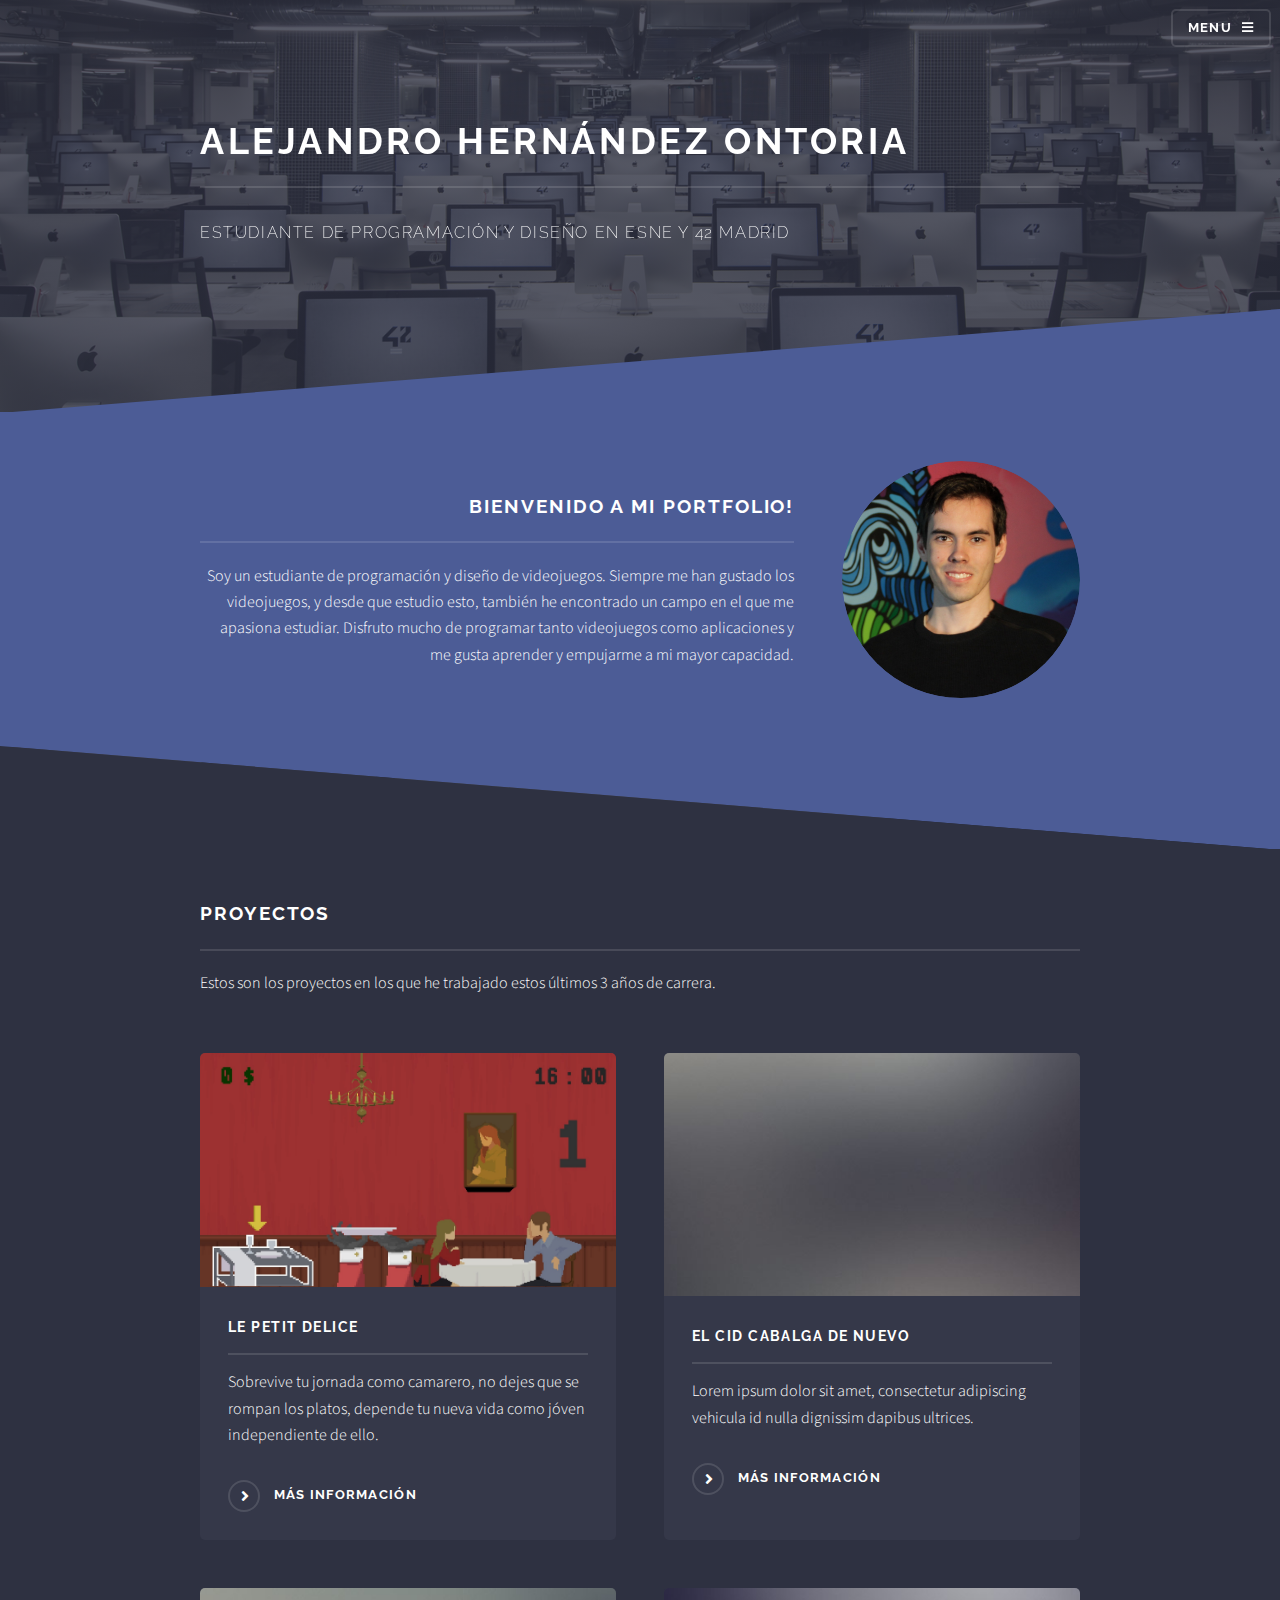
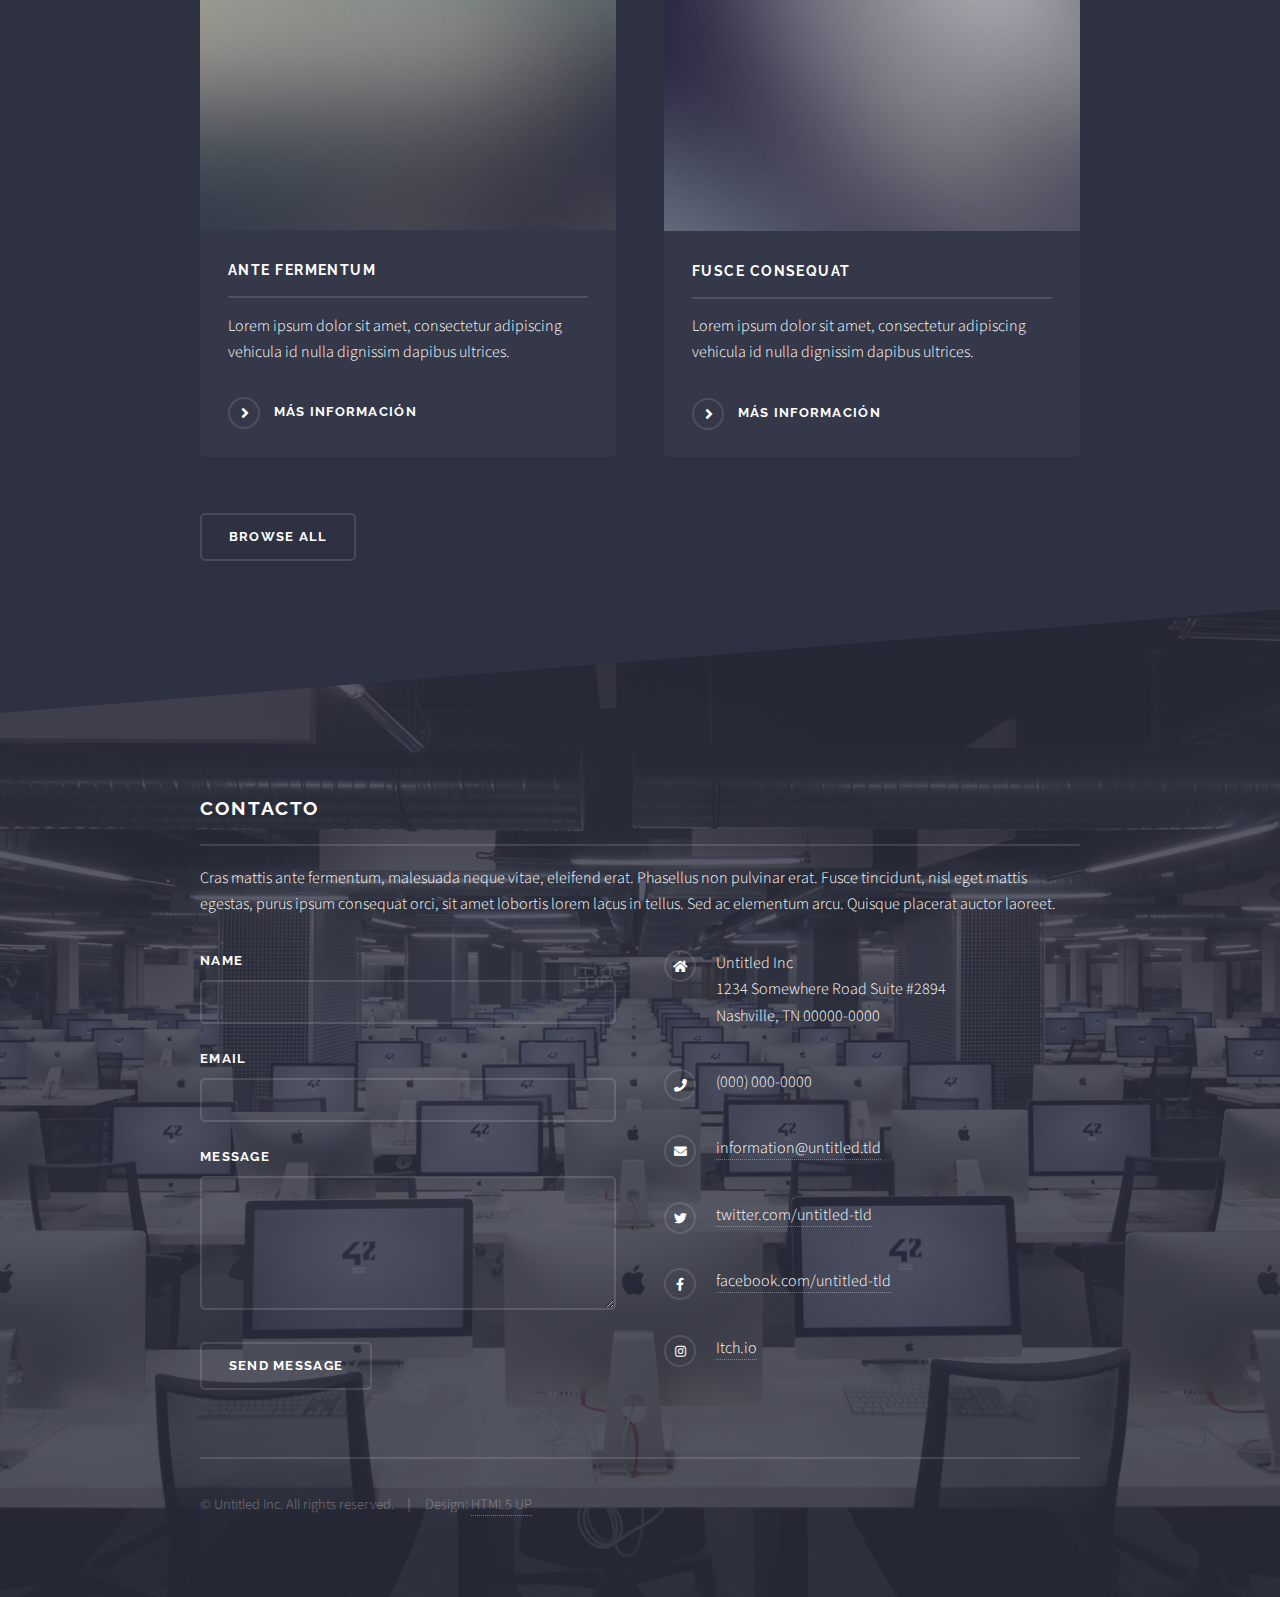
==== index.html @ fc852569 "form and details" ====
<!DOCTYPE HTML>
<!--
	Solid State by HTML5 UP
	html5up.net | @ajlkn
	Free for personal and commercial use under the CCA 3.0 license (html5up.net/license)
-->
<html>
	<head>
		<title>Portfolio de Alejandro Hernández Ontoria</title>
		<meta charset="utf-8" />
		<meta name="viewport" content="width=device-width, initial-scale=1, user-scalable=no" />
		<link rel="stylesheet" href="assets/css/main.css" />
		<noscript><link rel="stylesheet" href="assets/css/noscript.css" /></noscript>
	</head>
	<body class="is-preload">

		<!-- Page Wrapper -->
			<div id="page-wrapper">

				<!-- Header -->
					<header id="header" class="alt">
						<h1><a href="index.html">Potfolio de Alex</a></h1>
						<nav>
							<a href="#menu">Menu</a>
						</nav>
					</header>

				<!-- Menu -->
					<nav id="menu">
						<div class="inner">
							<h2>Menu</h2>
							<ul class="links">
								<li><a href="index.html">Home</a></li>
								<li><a href="#four">Projectos</a></li>
								<li><a href="#footer">Contacto</a></li>
							</ul>
							<a href="#" class="close">Close</a>
						</div>
					</nav>

				<!-- Banner -->
					<section id="banner">
						<div class="inner">

							<h2>Alejandro Hernández Ontoria</h2>
							<p>Estudiante de programación y diseño en ESNE y 42 Madrid</a></p>
                
						</div>
					</section>

				<!-- Wrapper -->
					<section id="wrapper">

						<!-- One -->
							<section id="one" class="wrapper spotlight style1">
								<div class="inner">
									<a href="#" class="image"><img src="images/pic01.jpg" alt="" /></a>
									<div class="content">
										<h2 class="major">Bienvenido a mi portfolio!</h2>
										<p>Soy un estudiante de programación y diseño de videojuegos. Siempre
                                            me han gustado los videojuegos, y desde que estudio esto, también 
                                            he encontrado un campo en el que me apasiona estudiar. Disfruto mucho de programar
                                            tanto videojuegos como aplicaciones y me gusta aprender y empujarme a mi mayor capacidad.</p>
									</div>
								</div>
							</section>

						<!-- Four -->
							<section id="four" class="wrapper alt style1">
								<div class="inner">
									<h2 class="major">Proyectos</h2>
									<p>Estos son los proyectos en los que he trabajado estos últimos 3 años de carrera.</p>
									<section class="features">
										<article>
											<a href="#" class="image"><img src="images/pic04.jpg" alt="" /></a>
											<h3 class="major">Le Petit Delice</h3>
											<p>Sobrevive tu jornada como camarero, no dejes que se rompan los platos, depende tu nueva vida como jóven independiente de ello.</p>
											<a href="le_petit_delice.html" class="special">Más información</a>
										</article>
										<article>
											<a href="#" class="image"><img src="images/pic05.jpg" alt="" /></a>
											<h3 class="major">El cid cabalga de Nuevo</h3>
											<p>Lorem ipsum dolor sit amet, consectetur adipiscing vehicula id nulla dignissim dapibus ultrices.</p>
											<a href="#" class="special">Más información</a>
										</article>
										<article>
											<a href="#" class="image"><img src="images/pic06.jpg" alt="" /></a>
											<h3 class="major">Ante fermentum</h3>
											<p>Lorem ipsum dolor sit amet, consectetur adipiscing vehicula id nulla dignissim dapibus ultrices.</p>
											<a href="#" class="special">Más información</a>
										</article>
										<article>
											<a href="#" class="image"><img src="images/pic07.jpg" alt="" /></a>
											<h3 class="major">Fusce consequat</h3>
											<p>Lorem ipsum dolor sit amet, consectetur adipiscing vehicula id nulla dignissim dapibus ultrices.</p>
											<a href="#" class="special">Más información</a>
										</article>
									</section>
									<ul class="actions">
										<li><a href="#" class="button">Browse All</a></li>
									</ul>
								</div>
							</section>

					</section>

				<!-- Footer -->
					<section id="footer">
						<div class="inner">
							<h2 class="major">Contacto</h2>
							<p>Cras mattis ante fermentum, malesuada neque vitae, eleifend erat. Phasellus non pulvinar erat. Fusce tincidunt, nisl eget mattis egestas, purus ipsum consequat orci, sit amet lobortis lorem lacus in tellus. Sed ac elementum arcu. Quisque placerat auctor laoreet.</p>
							<form method="post" action="https://formsubmit.co/alex.hern.ont@gmail.com" method="POST">
								<div class="fields">
									<div class="field">
										<label for="name">Name</label>
										<input type="text" name="name" id="name" required/>
									</div>
									<div class="field">
										<label for="email">Email</label>
										<input type="email" name="email" id="email" required/>
									</div>
									<div class="field">
										<label for="message">Message</label>
										<textarea name="message" id="message" rows="4" required></textarea>
									</div>
								</div>
								<ul class="actions">
									<li><input type="submit" value="Send Message" /></li>
								</ul>
							</form>
							<ul class="contact">
								<li class="icon solid fa-home">
									Untitled Inc<br />
									1234 Somewhere Road Suite #2894<br />
									Nashville, TN 00000-0000
								</li>
								<li class="icon solid fa-phone">(000) 000-0000</li>
								<li class="icon solid fa-envelope"><a href="#">information@untitled.tld</a></li>
								<li class="icon brands fa-twitter"><a href="#">twitter.com/untitled-tld</a></li>
								<li class="icon brands fa-facebook-f"><a href="#">facebook.com/untitled-tld</a></li>
								<li class="icon brands fa-instagram"><a href="https://alejandro-h-ontoria.itch.io">Itch.io</a></li>
							</ul>
							<ul class="copyright">
								<li>&copy; Untitled Inc. All rights reserved.</li><li>Design: <a href="http://html5up.net">HTML5 UP</a></li>
							</ul>
						</div>
					</section>

			</div>

		<!-- Scripts -->
			<script src="assets/js/jquery.min.js"></script>
			<script src="assets/js/jquery.scrollex.min.js"></script>
			<script src="assets/js/browser.min.js"></script>
			<script src="assets/js/breakpoints.min.js"></script>
			<script src="assets/js/util.js"></script>
			<script src="assets/js/main.js"></script>

	</body>
</html>
---- assets/css/main.css ----
@import url(fontawesome-all.min.css);
@import url("https://fonts.googleapis.com/css?family=Raleway:200,700|Source+Sans+Pro:300,600,300italic,600italic");

/*
	Solid State by HTML5 UP
	html5up.net | @ajlkn
	Free for personal and commercial use under the CCA 3.0 license (html5up.net/license)
*/

html, body, div, span, applet, object,
iframe, h1, h2, h3, h4, h5, h6, p, blockquote,
pre, a, abbr, acronym, address, big, cite,
code, del, dfn, em, img, ins, kbd, q, s, samp,
small, strike, strong, sub, sup, tt, var, b,
u, i, center, dl, dt, dd, ol, ul, li, fieldset,
form, label, legend, table, caption, tbody,
tfoot, thead, tr, th, td, article, aside,
canvas, details, embed, figure, figcaption,
footer, header, hgroup, menu, nav, output, ruby,
section, summary, time, mark, audio, video {
	margin: 0;
	padding: 0;
	border: 0;
	font-size: 100%;
	font: inherit;
	vertical-align: baseline;}

article, aside, details, figcaption, figure,
footer, header, hgroup, menu, nav, section {
	display: block;}

body {
	line-height: 1;
}

ol, ul {
	list-style: none;
}

blockquote, q {
	quotes: none;
}

	blockquote:before, blockquote:after, q:before, q:after {
		content: '';
		content: none;
	}

table {
	border-collapse: collapse;
	border-spacing: 0;
}

body {
	-webkit-text-size-adjust: none;
}

mark {
	background-color: transparent;
	color: inherit;
}

input::-moz-focus-inner {
	border: 0;
	padding: 0;
}

input, select, textarea {
	-moz-appearance: none;
	-webkit-appearance: none;
	-ms-appearance: none;
	appearance: none;
}

/* Basic */

	@-ms-viewport {
		width: device-width;
	}

	body {
		-ms-overflow-style: scrollbar;
	}

	@media screen and (max-width: 480px) {

		html, body {
			min-width: 320px;
		}

	}

	html {
		box-sizing: border-box;
	}

	*, *:before, *:after {
		box-sizing: inherit;
	}

	body {
		background-color: #2e3141;
		background-image: linear-gradient(to top, rgba(46, 49, 65, 0.8), rgba(46, 49, 65, 0.8)), url("../../images/bg.jpg");
		background-size: auto, cover;
		background-attachment: fixed, fixed;
		background-position: center, center;
	}

		body.is-preload *, body.is-preload *:before, body.is-preload *:after {
			-moz-animation: none !important;
			-webkit-animation: none !important;
			-ms-animation: none !important;
			animation: none !important;
			-moz-transition: none !important;
			-webkit-transition: none !important;
			-ms-transition: none !important;
			transition: none !important;
		}

/* Type */

	body, input, select, textarea {
		color: #ffffff;
		font-family: "Source Sans Pro", Helvetica, sans-serif;
		font-size: 16.5pt;
		font-weight: 300;
		line-height: 1.65;
	}

		@media screen and (max-width: 1680px) {

			body, input, select, textarea {
				font-size: 13pt;
			}

		}

		@media screen and (max-width: 1280px) {

			body, input, select, textarea {
				font-size: 12pt;
			}

		}

		@media screen and (max-width: 980px) {

			body, input, select, textarea {
				font-size: 12pt;
			}

		}

		@media screen and (max-width: 736px) {

			body, input, select, textarea {
				font-size: 12pt;
			}

		}

		@media screen and (max-width: 480px) {

			body, input, select, textarea {
				font-size: 12pt;
			}

		}

	a {
		-moz-transition: color 0.2s ease-in-out, border-bottom-color 0.2s ease-in-out;
		-webkit-transition: color 0.2s ease-in-out, border-bottom-color 0.2s ease-in-out;
		-ms-transition: color 0.2s ease-in-out, border-bottom-color 0.2s ease-in-out;
		transition: color 0.2s ease-in-out, border-bottom-color 0.2s ease-in-out;
		border-bottom: dotted 1px rgba(255, 255, 255, 0.35);
		color: #ffffff;
		text-decoration: none;
	}

		a:hover {
			border-bottom-color: transparent;
			color: #ffffff !important;
		}

		a.special:not(.button) {
			text-decoration: none;
			border-bottom: 0;
			display: block;
			font-family: Raleway, Helvetica, sans-serif;
			font-size: 0.8em;
			font-weight: 700;
			letter-spacing: 0.1em;
			margin: 0 0 2em 0;
			text-transform: uppercase;
		}

			a.special:not(.button):before {
				-moz-osx-font-smoothing: grayscale;
				-webkit-font-smoothing: antialiased;
				display: inline-block;
				font-style: normal;
				font-variant: normal;
				text-rendering: auto;
				line-height: 1;
				text-transform: none !important;
				font-family: 'Font Awesome 5 Free';
				font-weight: 900;
			}

			a.special:not(.button):before {
				-moz-transition: background-color 0.2s ease-in-out;
				-webkit-transition: background-color 0.2s ease-in-out;
				-ms-transition: background-color 0.2s ease-in-out;
				transition: background-color 0.2s ease-in-out;
				border-radius: 100%;
				border: solid 2px rgba(255, 255, 255, 0.125);
				content: '\f105';
				display: inline-block;
				font-size: 1.25em;
				height: 2em;
				line-height: 1.75em;
				margin-right: 0.85em;
				text-align: center;
				text-indent: 0.15em;
				vertical-align: middle;
				width: 2em;
			}

			a.special:not(.button):hover:before {
				background-color: rgba(255, 255, 255, 0.025);
			}

			a.special:not(.button):active:before {
				background-color: rgba(255, 255, 255, 0.075);
			}

	strong, b {
		color: #ffffff;
		font-weight: 600;
	}

	em, i {
		font-style: italic;
	}

	p {
		margin: 0 0 2em 0;
	}

	h1, h2, h3, h4, h5, h6 {
		color: #ffffff;
		font-family: Raleway, Helvetica, sans-serif;
		font-weight: 700;
		letter-spacing: 0.1em;
		margin: 0 0 1em 0;
		text-transform: uppercase;
	}

		h1 a, h2 a, h3 a, h4 a, h5 a, h6 a {
			color: inherit;
			text-decoration: none;
			border-bottom: 0;
		}

		h1 span, h2 span, h3 span, h4 span, h5 span, h6 span {
			font-weight: 200;
		}

		h1.major, h2.major, h3.major, h4.major, h5.major, h6.major {
			padding-bottom: 1em;
			border-bottom: solid 2px rgba(255, 255, 255, 0.125);
		}

	h2 {
		font-size: 1.2em;
	}

	h3 {
		font-size: 0.9em;
	}

	h4 {
		font-size: 0.7em;
	}

	h5 {
		font-size: 0.7em;
	}

	h6 {
		font-size: 0.7em;
	}

	@media screen and (max-width: 736px) {

		h2 {
			font-size: 1em;
		}

		h3 {
			font-size: 0.8em;
		}

	}

	sub {
		font-size: 0.8em;
		position: relative;
		top: 0.5em;
	}

	sup {
		font-size: 0.8em;
		position: relative;
		top: -0.5em;
	}

	blockquote {
		border-left: solid 4px rgba(255, 255, 255, 0.125);
		font-style: italic;
		margin: 0 0 2em 0;
		padding: 0.5em 0 0.5em 2em;
	}

	code {
		background: rgba(255, 255, 255, 0.025);
		border-radius: 5px;
		border: solid 2px rgba(255, 255, 255, 0.125);
		font-family: "Courier New", monospace;
		font-size: 0.9em;
		margin: 0 0.25em;
		padding: 0.25em 0.65em;
	}

	pre {
		-webkit-overflow-scrolling: touch;
		font-family: "Courier New", monospace;
		font-size: 0.9em;
		margin: 0 0 2em 0;
	}

		pre code {
			display: block;
			line-height: 1.75em;
			padding: 1em 1.5em;
			overflow-x: auto;
		}

	hr {
		border: 0;
		border-bottom: solid 2px rgba(255, 255, 255, 0.125);
		margin: 2.5em 0;
	}

		hr.major {
			margin: 4em 0;
		}

	.align-left {
		text-align: left;
	}

	.align-center {
		text-align: center;
	}

	.align-right {
		text-align: right;
	}

/* Row */

	.row {
		display: flex;
		flex-wrap: wrap;
		box-sizing: border-box;
		align-items: stretch;
	}

		.row > * {
			box-sizing: border-box;
		}

		.row.gtr-uniform > * > :last-child {
			margin-bottom: 0;
		}

		.row.aln-left {
			justify-content: flex-start;
		}

		.row.aln-center {
			justify-content: center;
		}

		.row.aln-right {
			justify-content: flex-end;
		}

		.row.aln-top {
			align-items: flex-start;
		}

		.row.aln-middle {
			align-items: center;
		}

		.row.aln-bottom {
			align-items: flex-end;
		}

		.row > .imp {
			order: -1;
		}

		.row > .col-1 {
			width: 8.33333%;
		}

		.row > .off-1 {
			margin-left: 8.33333%;
		}

		.row > .col-2 {
			width: 16.66667%;
		}

		.row > .off-2 {
			margin-left: 16.66667%;
		}

		.row > .col-3 {
			width: 25%;
		}

		.row > .off-3 {
			margin-left: 25%;
		}

		.row > .col-4 {
			width: 33.33333%;
		}

		.row > .off-4 {
			margin-left: 33.33333%;
		}

		.row > .col-5 {
			width: 41.66667%;
		}

		.row > .off-5 {
			margin-left: 41.66667%;
		}

		.row > .col-6 {
			width: 50%;
		}

		.row > .off-6 {
			margin-left: 50%;
		}

		.row > .col-7 {
			width: 58.33333%;
		}

		.row > .off-7 {
			margin-left: 58.33333%;
		}

		.row > .col-8 {
			width: 66.66667%;
		}

		.row > .off-8 {
			margin-left: 66.66667%;
		}

		.row > .col-9 {
			width: 75%;
		}

		.row > .off-9 {
			margin-left: 75%;
		}

		.row > .col-10 {
			width: 83.33333%;
		}

		.row > .off-10 {
			margin-left: 83.33333%;
		}

		.row > .col-11 {
			width: 91.66667%;
		}

		.row > .off-11 {
			margin-left: 91.66667%;
		}

		.row > .col-12 {
			width: 100%;
		}

		.row > .off-12 {
			margin-left: 100%;
		}

		.row.gtr-0 {
			margin-top: 0;
			margin-left: 0em;
		}

			.row.gtr-0 > * {
				padding: 0 0 0 0em;
			}

			.row.gtr-0.gtr-uniform {
				margin-top: 0em;
			}

				.row.gtr-0.gtr-uniform > * {
					padding-top: 0em;
				}

		.row.gtr-25 {
			margin-top: 0;
			margin-left: -0.4375em;
		}

			.row.gtr-25 > * {
				padding: 0 0 0 0.4375em;
			}

			.row.gtr-25.gtr-uniform {
				margin-top: -0.4375em;
			}

				.row.gtr-25.gtr-uniform > * {
					padding-top: 0.4375em;
				}

		.row.gtr-50 {
			margin-top: 0;
			margin-left: -0.875em;
		}

			.row.gtr-50 > * {
				padding: 0 0 0 0.875em;
			}

			.row.gtr-50.gtr-uniform {
				margin-top: -0.875em;
			}

				.row.gtr-50.gtr-uniform > * {
					padding-top: 0.875em;
				}

		.row {
			margin-top: 0;
			margin-left: -1.75em;
		}

			.row > * {
				padding: 0 0 0 1.75em;
			}

			.row.gtr-uniform {
				margin-top: -1.75em;
			}

				.row.gtr-uniform > * {
					padding-top: 1.75em;
				}

		.row.gtr-150 {
			margin-top: 0;
			margin-left: -2.625em;
		}

			.row.gtr-150 > * {
				padding: 0 0 0 2.625em;
			}

			.row.gtr-150.gtr-uniform {
				margin-top: -2.625em;
			}

				.row.gtr-150.gtr-uniform > * {
					padding-top: 2.625em;
				}

		.row.gtr-200 {
			margin-top: 0;
			margin-left: -3.5em;
		}

			.row.gtr-200 > * {
				padding: 0 0 0 3.5em;
			}

			.row.gtr-200.gtr-uniform {
				margin-top: -3.5em;
			}

				.row.gtr-200.gtr-uniform > * {
					padding-top: 3.5em;
				}

		@media screen and (max-width: 1680px) {

			.row {
				display: flex;
				flex-wrap: wrap;
				box-sizing: border-box;
				align-items: stretch;
			}

				.row > * {
					box-sizing: border-box;
				}

				.row.gtr-uniform > * > :last-child {
					margin-bottom: 0;
				}

				.row.aln-left {
					justify-content: flex-start;
				}

				.row.aln-center {
					justify-content: center;
				}

				.row.aln-right {
					justify-content: flex-end;
				}

				.row.aln-top {
					align-items: flex-start;
				}

				.row.aln-middle {
					align-items: center;
				}

				.row.aln-bottom {
					align-items: flex-end;
				}

				.row > .imp-xlarge {
					order: -1;
				}

				.row > .col-1-xlarge {
					width: 8.33333%;
				}

				.row > .off-1-xlarge {
					margin-left: 8.33333%;
				}

				.row > .col-2-xlarge {
					width: 16.66667%;
				}

				.row > .off-2-xlarge {
					margin-left: 16.66667%;
				}

				.row > .col-3-xlarge {
					width: 25%;
				}

				.row > .off-3-xlarge {
					margin-left: 25%;
				}

				.row > .col-4-xlarge {
					width: 33.33333%;
				}

				.row > .off-4-xlarge {
					margin-left: 33.33333%;
				}

				.row > .col-5-xlarge {
					width: 41.66667%;
				}

				.row > .off-5-xlarge {
					margin-left: 41.66667%;
				}

				.row > .col-6-xlarge {
					width: 50%;
				}

				.row > .off-6-xlarge {
					margin-left: 50%;
				}

				.row > .col-7-xlarge {
					width: 58.33333%;
				}

				.row > .off-7-xlarge {
					margin-left: 58.33333%;
				}

				.row > .col-8-xlarge {
					width: 66.66667%;
				}

				.row > .off-8-xlarge {
					margin-left: 66.66667%;
				}

				.row > .col-9-xlarge {
					width: 75%;
				}

				.row > .off-9-xlarge {
					margin-left: 75%;
				}

				.row > .col-10-xlarge {
					width: 83.33333%;
				}

				.row > .off-10-xlarge {
					margin-left: 83.33333%;
				}

				.row > .col-11-xlarge {
					width: 91.66667%;
				}

				.row > .off-11-xlarge {
					margin-left: 91.66667%;
				}

				.row > .col-12-xlarge {
					width: 100%;
				}

				.row > .off-12-xlarge {
					margin-left: 100%;
				}

				.row.gtr-0 {
					margin-top: 0;
					margin-left: 0em;
				}

					.row.gtr-0 > * {
						padding: 0 0 0 0em;
					}

					.row.gtr-0.gtr-uniform {
						margin-top: 0em;
					}

						.row.gtr-0.gtr-uniform > * {
							padding-top: 0em;
						}

				.row.gtr-25 {
					margin-top: 0;
					margin-left: -0.4375em;
				}

					.row.gtr-25 > * {
						padding: 0 0 0 0.4375em;
					}

					.row.gtr-25.gtr-uniform {
						margin-top: -0.4375em;
					}

						.row.gtr-25.gtr-uniform > * {
							padding-top: 0.4375em;
						}

				.row.gtr-50 {
					margin-top: 0;
					margin-left: -0.875em;
				}

					.row.gtr-50 > * {
						padding: 0 0 0 0.875em;
					}

					.row.gtr-50.gtr-uniform {
						margin-top: -0.875em;
					}

						.row.gtr-50.gtr-uniform > * {
							padding-top: 0.875em;
						}

				.row {
					margin-top: 0;
					margin-left: -1.75em;
				}

					.row > * {
						padding: 0 0 0 1.75em;
					}

					.row.gtr-uniform {
						margin-top: -1.75em;
					}

						.row.gtr-uniform > * {
							padding-top: 1.75em;
						}

				.row.gtr-150 {
					margin-top: 0;
					margin-left: -2.625em;
				}

					.row.gtr-150 > * {
						padding: 0 0 0 2.625em;
					}

					.row.gtr-150.gtr-uniform {
						margin-top: -2.625em;
					}

						.row.gtr-150.gtr-uniform > * {
							padding-top: 2.625em;
						}

				.row.gtr-200 {
					margin-top: 0;
					margin-left: -3.5em;
				}

					.row.gtr-200 > * {
						padding: 0 0 0 3.5em;
					}

					.row.gtr-200.gtr-uniform {
						margin-top: -3.5em;
					}

						.row.gtr-200.gtr-uniform > * {
							padding-top: 3.5em;
						}

		}

		@media screen and (max-width: 1280px) {

			.row {
				display: flex;
				flex-wrap: wrap;
				box-sizing: border-box;
				align-items: stretch;
			}

				.row > * {
					box-sizing: border-box;
				}

				.row.gtr-uniform > * > :last-child {
					margin-bottom: 0;
				}

				.row.aln-left {
					justify-content: flex-start;
				}

				.row.aln-center {
					justify-content: center;
				}

				.row.aln-right {
					justify-content: flex-end;
				}

				.row.aln-top {
					align-items: flex-start;
				}

				.row.aln-middle {
					align-items: center;
				}

				.row.aln-bottom {
					align-items: flex-end;
				}

				.row > .imp-large {
					order: -1;
				}

				.row > .col-1-large {
					width: 8.33333%;
				}

				.row > .off-1-large {
					margin-left: 8.33333%;
				}

				.row > .col-2-large {
					width: 16.66667%;
				}

				.row > .off-2-large {
					margin-left: 16.66667%;
				}

				.row > .col-3-large {
					width: 25%;
				}

				.row > .off-3-large {
					margin-left: 25%;
				}

				.row > .col-4-large {
					width: 33.33333%;
				}

				.row > .off-4-large {
					margin-left: 33.33333%;
				}

				.row > .col-5-large {
					width: 41.66667%;
				}

				.row > .off-5-large {
					margin-left: 41.66667%;
				}

				.row > .col-6-large {
					width: 50%;
				}

				.row > .off-6-large {
					margin-left: 50%;
				}

				.row > .col-7-large {
					width: 58.33333%;
				}

				.row > .off-7-large {
					margin-left: 58.33333%;
				}

				.row > .col-8-large {
					width: 66.66667%;
				}

				.row > .off-8-large {
					margin-left: 66.66667%;
				}

				.row > .col-9-large {
					width: 75%;
				}

				.row > .off-9-large {
					margin-left: 75%;
				}

				.row > .col-10-large {
					width: 83.33333%;
				}

				.row > .off-10-large {
					margin-left: 83.33333%;
				}

				.row > .col-11-large {
					width: 91.66667%;
				}

				.row > .off-11-large {
					margin-left: 91.66667%;
				}

				.row > .col-12-large {
					width: 100%;
				}

				.row > .off-12-large {
					margin-left: 100%;
				}

				.row.gtr-0 {
					margin-top: 0;
					margin-left: 0em;
				}

					.row.gtr-0 > * {
						padding: 0 0 0 0em;
					}

					.row.gtr-0.gtr-uniform {
						margin-top: 0em;
					}

						.row.gtr-0.gtr-uniform > * {
							padding-top: 0em;
						}

				.row.gtr-25 {
					margin-top: 0;
					margin-left: -0.4375em;
				}

					.row.gtr-25 > * {
						padding: 0 0 0 0.4375em;
					}

					.row.gtr-25.gtr-uniform {
						margin-top: -0.4375em;
					}

						.row.gtr-25.gtr-uniform > * {
							padding-top: 0.4375em;
						}

				.row.gtr-50 {
					margin-top: 0;
					margin-left: -0.875em;
				}

					.row.gtr-50 > * {
						padding: 0 0 0 0.875em;
					}

					.row.gtr-50.gtr-uniform {
						margin-top: -0.875em;
					}

						.row.gtr-50.gtr-uniform > * {
							padding-top: 0.875em;
						}

				.row {
					margin-top: 0;
					margin-left: -1.75em;
				}

					.row > * {
						padding: 0 0 0 1.75em;
					}

					.row.gtr-uniform {
						margin-top: -1.75em;
					}

						.row.gtr-uniform > * {
							padding-top: 1.75em;
						}

				.row.gtr-150 {
					margin-top: 0;
					margin-left: -2.625em;
				}

					.row.gtr-150 > * {
						padding: 0 0 0 2.625em;
					}

					.row.gtr-150.gtr-uniform {
						margin-top: -2.625em;
					}

						.row.gtr-150.gtr-uniform > * {
							padding-top: 2.625em;
						}

				.row.gtr-200 {
					margin-top: 0;
					margin-left: -3.5em;
				}

					.row.gtr-200 > * {
						padding: 0 0 0 3.5em;
					}

					.row.gtr-200.gtr-uniform {
						margin-top: -3.5em;
					}

						.row.gtr-200.gtr-uniform > * {
							padding-top: 3.5em;
						}

		}

		@media screen and (max-width: 980px) {

			.row {
				display: flex;
				flex-wrap: wrap;
				box-sizing: border-box;
				align-items: stretch;
			}

				.row > * {
					box-sizing: border-box;
				}

				.row.gtr-uniform > * > :last-child {
					margin-bottom: 0;
				}

				.row.aln-left {
					justify-content: flex-start;
				}

				.row.aln-center {
					justify-content: center;
				}

				.row.aln-right {
					justify-content: flex-end;
				}

				.row.aln-top {
					align-items: flex-start;
				}

				.row.aln-middle {
					align-items: center;
				}

				.row.aln-bottom {
					align-items: flex-end;
				}

				.row > .imp-medium {
					order: -1;
				}

				.row > .col-1-medium {
					width: 8.33333%;
				}

				.row > .off-1-medium {
					margin-left: 8.33333%;
				}

				.row > .col-2-medium {
					width: 16.66667%;
				}

				.row > .off-2-medium {
					margin-left: 16.66667%;
				}

				.row > .col-3-medium {
					width: 25%;
				}

				.row > .off-3-medium {
					margin-left: 25%;
				}

				.row > .col-4-medium {
					width: 33.33333%;
				}

				.row > .off-4-medium {
					margin-left: 33.33333%;
				}

				.row > .col-5-medium {
					width: 41.66667%;
				}

				.row > .off-5-medium {
					margin-left: 41.66667%;
				}

				.row > .col-6-medium {
					width: 50%;
				}

				.row > .off-6-medium {
					margin-left: 50%;
				}

				.row > .col-7-medium {
					width: 58.33333%;
				}

				.row > .off-7-medium {
					margin-left: 58.33333%;
				}

				.row > .col-8-medium {
					width: 66.66667%;
				}

				.row > .off-8-medium {
					margin-left: 66.66667%;
				}

				.row > .col-9-medium {
					width: 75%;
				}

				.row > .off-9-medium {
					margin-left: 75%;
				}

				.row > .col-10-medium {
					width: 83.33333%;
				}

				.row > .off-10-medium {
					margin-left: 83.33333%;
				}

				.row > .col-11-medium {
					width: 91.66667%;
				}

				.row > .off-11-medium {
					margin-left: 91.66667%;
				}

				.row > .col-12-medium {
					width: 100%;
				}

				.row > .off-12-medium {
					margin-left: 100%;
				}

				.row.gtr-0 {
					margin-top: 0;
					margin-left: 0em;
				}

					.row.gtr-0 > * {
						padding: 0 0 0 0em;
					}

					.row.gtr-0.gtr-uniform {
						margin-top: 0em;
					}

						.row.gtr-0.gtr-uniform > * {
							padding-top: 0em;
						}

				.row.gtr-25 {
					margin-top: 0;
					margin-left: -0.4375em;
				}

					.row.gtr-25 > * {
						padding: 0 0 0 0.4375em;
					}

					.row.gtr-25.gtr-uniform {
						margin-top: -0.4375em;
					}

						.row.gtr-25.gtr-uniform > * {
							padding-top: 0.4375em;
						}

				.row.gtr-50 {
					margin-top: 0;
					margin-left: -0.875em;
				}

					.row.gtr-50 > * {
						padding: 0 0 0 0.875em;
					}

					.row.gtr-50.gtr-uniform {
						margin-top: -0.875em;
					}

						.row.gtr-50.gtr-uniform > * {
							padding-top: 0.875em;
						}

				.row {
					margin-top: 0;
					margin-left: -1.75em;
				}

					.row > * {
						padding: 0 0 0 1.75em;
					}

					.row.gtr-uniform {
						margin-top: -1.75em;
					}

						.row.gtr-uniform > * {
							padding-top: 1.75em;
						}

				.row.gtr-150 {
					margin-top: 0;
					margin-left: -2.625em;
				}

					.row.gtr-150 > * {
						padding: 0 0 0 2.625em;
					}

					.row.gtr-150.gtr-uniform {
						margin-top: -2.625em;
					}

						.row.gtr-150.gtr-uniform > * {
							padding-top: 2.625em;
						}

				.row.gtr-200 {
					margin-top: 0;
					margin-left: -3.5em;
				}

					.row.gtr-200 > * {
						padding: 0 0 0 3.5em;
					}

					.row.gtr-200.gtr-uniform {
						margin-top: -3.5em;
					}

						.row.gtr-200.gtr-uniform > * {
							padding-top: 3.5em;
						}

		}

		@media screen and (max-width: 736px) {

			.row {
				display: flex;
				flex-wrap: wrap;
				box-sizing: border-box;
				align-items: stretch;
			}

				.row > * {
					box-sizing: border-box;
				}

				.row.gtr-uniform > * > :last-child {
					margin-bottom: 0;
				}

				.row.aln-left {
					justify-content: flex-start;
				}

				.row.aln-center {
					justify-content: center;
				}

				.row.aln-right {
					justify-content: flex-end;
				}

				.row.aln-top {
					align-items: flex-start;
				}

				.row.aln-middle {
					align-items: center;
				}

				.row.aln-bottom {
					align-items: flex-end;
				}

				.row > .imp-small {
					order: -1;
				}

				.row > .col-1-small {
					width: 8.33333%;
				}

				.row > .off-1-small {
					margin-left: 8.33333%;
				}

				.row > .col-2-small {
					width: 16.66667%;
				}

				.row > .off-2-small {
					margin-left: 16.66667%;
				}

				.row > .col-3-small {
					width: 25%;
				}

				.row > .off-3-small {
					margin-left: 25%;
				}

				.row > .col-4-small {
					width: 33.33333%;
				}

				.row > .off-4-small {
					margin-left: 33.33333%;
				}

				.row > .col-5-small {
					width: 41.66667%;
				}

				.row > .off-5-small {
					margin-left: 41.66667%;
				}

				.row > .col-6-small {
					width: 50%;
				}

				.row > .off-6-small {
					margin-left: 50%;
				}

				.row > .col-7-small {
					width: 58.33333%;
				}

				.row > .off-7-small {
					margin-left: 58.33333%;
				}

				.row > .col-8-small {
					width: 66.66667%;
				}

				.row > .off-8-small {
					margin-left: 66.66667%;
				}

				.row > .col-9-small {
					width: 75%;
				}

				.row > .off-9-small {
					margin-left: 75%;
				}

				.row > .col-10-small {
					width: 83.33333%;
				}

				.row > .off-10-small {
					margin-left: 83.33333%;
				}

				.row > .col-11-small {
					width: 91.66667%;
				}

				.row > .off-11-small {
					margin-left: 91.66667%;
				}

				.row > .col-12-small {
					width: 100%;
				}

				.row > .off-12-small {
					margin-left: 100%;
				}

				.row.gtr-0 {
					margin-top: 0;
					margin-left: 0em;
				}

					.row.gtr-0 > * {
						padding: 0 0 0 0em;
					}

					.row.gtr-0.gtr-uniform {
						margin-top: 0em;
					}

						.row.gtr-0.gtr-uniform > * {
							padding-top: 0em;
						}

				.row.gtr-25 {
					margin-top: 0;
					margin-left: -0.3125em;
				}

					.row.gtr-25 > * {
						padding: 0 0 0 0.3125em;
					}

					.row.gtr-25.gtr-uniform {
						margin-top: -0.3125em;
					}

						.row.gtr-25.gtr-uniform > * {
							padding-top: 0.3125em;
						}

				.row.gtr-50 {
					margin-top: 0;
					margin-left: -0.625em;
				}

					.row.gtr-50 > * {
						padding: 0 0 0 0.625em;
					}

					.row.gtr-50.gtr-uniform {
						margin-top: -0.625em;
					}

						.row.gtr-50.gtr-uniform > * {
							padding-top: 0.625em;
						}

				.row {
					margin-top: 0;
					margin-left: -1.25em;
				}

					.row > * {
						padding: 0 0 0 1.25em;
					}

					.row.gtr-uniform {
						margin-top: -1.25em;
					}

						.row.gtr-uniform > * {
							padding-top: 1.25em;
						}

				.row.gtr-150 {
					margin-top: 0;
					margin-left: -1.875em;
				}

					.row.gtr-150 > * {
						padding: 0 0 0 1.875em;
					}

					.row.gtr-150.gtr-uniform {
						margin-top: -1.875em;
					}

						.row.gtr-150.gtr-uniform > * {
							padding-top: 1.875em;
						}

				.row.gtr-200 {
					margin-top: 0;
					margin-left: -2.5em;
				}

					.row.gtr-200 > * {
						padding: 0 0 0 2.5em;
					}

					.row.gtr-200.gtr-uniform {
						margin-top: -2.5em;
					}

						.row.gtr-200.gtr-uniform > * {
							padding-top: 2.5em;
						}

		}

		@media screen and (max-width: 480px) {

			.row {
				display: flex;
				flex-wrap: wrap;
				box-sizing: border-box;
				align-items: stretch;
			}

				.row > * {
					box-sizing: border-box;
				}

				.row.gtr-uniform > * > :last-child {
					margin-bottom: 0;
				}

				.row.aln-left {
					justify-content: flex-start;
				}

				.row.aln-center {
					justify-content: center;
				}

				.row.aln-right {
					justify-content: flex-end;
				}

				.row.aln-top {
					align-items: flex-start;
				}

				.row.aln-middle {
					align-items: center;
				}

				.row.aln-bottom {
					align-items: flex-end;
				}

				.row > .imp-xsmall {
					order: -1;
				}

				.row > .col-1-xsmall {
					width: 8.33333%;
				}

				.row > .off-1-xsmall {
					margin-left: 8.33333%;
				}

				.row > .col-2-xsmall {
					width: 16.66667%;
				}

				.row > .off-2-xsmall {
					margin-left: 16.66667%;
				}

				.row > .col-3-xsmall {
					width: 25%;
				}

				.row > .off-3-xsmall {
					margin-left: 25%;
				}

				.row > .col-4-xsmall {
					width: 33.33333%;
				}

				.row > .off-4-xsmall {
					margin-left: 33.33333%;
				}

				.row > .col-5-xsmall {
					width: 41.66667%;
				}

				.row > .off-5-xsmall {
					margin-left: 41.66667%;
				}

				.row > .col-6-xsmall {
					width: 50%;
				}

				.row > .off-6-xsmall {
					margin-left: 50%;
				}

				.row > .col-7-xsmall {
					width: 58.33333%;
				}

				.row > .off-7-xsmall {
					margin-left: 58.33333%;
				}

				.row > .col-8-xsmall {
					width: 66.66667%;
				}

				.row > .off-8-xsmall {
					margin-left: 66.66667%;
				}

				.row > .col-9-xsmall {
					width: 75%;
				}

				.row > .off-9-xsmall {
					margin-left: 75%;
				}

				.row > .col-10-xsmall {
					width: 83.33333%;
				}

				.row > .off-10-xsmall {
					margin-left: 83.33333%;
				}

				.row > .col-11-xsmall {
					width: 91.66667%;
				}

				.row > .off-11-xsmall {
					margin-left: 91.66667%;
				}

				.row > .col-12-xsmall {
					width: 100%;
				}

				.row > .off-12-xsmall {
					margin-left: 100%;
				}

				.row.gtr-0 {
					margin-top: 0;
					margin-left: 0em;
				}

					.row.gtr-0 > * {
						padding: 0 0 0 0em;
					}

					.row.gtr-0.gtr-uniform {
						margin-top: 0em;
					}

						.row.gtr-0.gtr-uniform > * {
							padding-top: 0em;
						}

				.row.gtr-25 {
					margin-top: 0;
					margin-left: -0.3125em;
				}

					.row.gtr-25 > * {
						padding: 0 0 0 0.3125em;
					}

					.row.gtr-25.gtr-uniform {
						margin-top: -0.3125em;
					}

						.row.gtr-25.gtr-uniform > * {
							padding-top: 0.3125em;
						}

				.row.gtr-50 {
					margin-top: 0;
					margin-left: -0.625em;
				}

					.row.gtr-50 > * {
						padding: 0 0 0 0.625em;
					}

					.row.gtr-50.gtr-uniform {
						margin-top: -0.625em;
					}

						.row.gtr-50.gtr-uniform > * {
							padding-top: 0.625em;
						}

				.row {
					margin-top: 0;
					margin-left: -1.25em;
				}

					.row > * {
						padding: 0 0 0 1.25em;
					}

					.row.gtr-uniform {
						margin-top: -1.25em;
					}

						.row.gtr-uniform > * {
							padding-top: 1.25em;
						}

				.row.gtr-150 {
					margin-top: 0;
					margin-left: -1.875em;
				}

					.row.gtr-150 > * {
						padding: 0 0 0 1.875em;
					}

					.row.gtr-150.gtr-uniform {
						margin-top: -1.875em;
					}

						.row.gtr-150.gtr-uniform > * {
							padding-top: 1.875em;
						}

				.row.gtr-200 {
					margin-top: 0;
					margin-left: -2.5em;
				}

					.row.gtr-200 > * {
						padding: 0 0 0 2.5em;
					}

					.row.gtr-200.gtr-uniform {
						margin-top: -2.5em;
					}

						.row.gtr-200.gtr-uniform > * {
							padding-top: 2.5em;
						}

		}

		@media screen and (max-width: 360px) {

			.row {
				display: flex;
				flex-wrap: wrap;
				box-sizing: border-box;
				align-items: stretch;
			}

				.row > * {
					box-sizing: border-box;
				}

				.row.gtr-uniform > * > :last-child {
					margin-bottom: 0;
				}

				.row.aln-left {
					justify-content: flex-start;
				}

				.row.aln-center {
					justify-content: center;
				}

				.row.aln-right {
					justify-content: flex-end;
				}

				.row.aln-top {
					align-items: flex-start;
				}

				.row.aln-middle {
					align-items: center;
				}

				.row.aln-bottom {
					align-items: flex-end;
				}

				.row > .imp-xxsmall {
					order: -1;
				}

				.row > .col-1-xxsmall {
					width: 8.33333%;
				}

				.row > .off-1-xxsmall {
					margin-left: 8.33333%;
				}

				.row > .col-2-xxsmall {
					width: 16.66667%;
				}

				.row > .off-2-xxsmall {
					margin-left: 16.66667%;
				}

				.row > .col-3-xxsmall {
					width: 25%;
				}

				.row > .off-3-xxsmall {
					margin-left: 25%;
				}

				.row > .col-4-xxsmall {
					width: 33.33333%;
				}

				.row > .off-4-xxsmall {
					margin-left: 33.33333%;
				}

				.row > .col-5-xxsmall {
					width: 41.66667%;
				}

				.row > .off-5-xxsmall {
					margin-left: 41.66667%;
				}

				.row > .col-6-xxsmall {
					width: 50%;
				}

				.row > .off-6-xxsmall {
					margin-left: 50%;
				}

				.row > .col-7-xxsmall {
					width: 58.33333%;
				}

				.row > .off-7-xxsmall {
					margin-left: 58.33333%;
				}

				.row > .col-8-xxsmall {
					width: 66.66667%;
				}

				.row > .off-8-xxsmall {
					margin-left: 66.66667%;
				}

				.row > .col-9-xxsmall {
					width: 75%;
				}

				.row > .off-9-xxsmall {
					margin-left: 75%;
				}

				.row > .col-10-xxsmall {
					width: 83.33333%;
				}

				.row > .off-10-xxsmall {
					margin-left: 83.33333%;
				}

				.row > .col-11-xxsmall {
					width: 91.66667%;
				}

				.row > .off-11-xxsmall {
					margin-left: 91.66667%;
				}

				.row > .col-12-xxsmall {
					width: 100%;
				}

				.row > .off-12-xxsmall {
					margin-left: 100%;
				}

				.row.gtr-0 {
					margin-top: 0;
					margin-left: 0em;
				}

					.row.gtr-0 > * {
						padding: 0 0 0 0em;
					}

					.row.gtr-0.gtr-uniform {
						margin-top: 0em;
					}

						.row.gtr-0.gtr-uniform > * {
							padding-top: 0em;
						}

				.row.gtr-25 {
					margin-top: 0;
					margin-left: -0.3125em;
				}

					.row.gtr-25 > * {
						padding: 0 0 0 0.3125em;
					}

					.row.gtr-25.gtr-uniform {
						margin-top: -0.3125em;
					}

						.row.gtr-25.gtr-uniform > * {
							padding-top: 0.3125em;
						}

				.row.gtr-50 {
					margin-top: 0;
					margin-left: -0.625em;
				}

					.row.gtr-50 > * {
						padding: 0 0 0 0.625em;
					}

					.row.gtr-50.gtr-uniform {
						margin-top: -0.625em;
					}

						.row.gtr-50.gtr-uniform > * {
							padding-top: 0.625em;
						}

				.row {
					margin-top: 0;
					margin-left: -1.25em;
				}

					.row > * {
						padding: 0 0 0 1.25em;
					}

					.row.gtr-uniform {
						margin-top: -1.25em;
					}

						.row.gtr-uniform > * {
							padding-top: 1.25em;
						}

				.row.gtr-150 {
					margin-top: 0;
					margin-left: -1.875em;
				}

					.row.gtr-150 > * {
						padding: 0 0 0 1.875em;
					}

					.row.gtr-150.gtr-uniform {
						margin-top: -1.875em;
					}

						.row.gtr-150.gtr-uniform > * {
							padding-top: 1.875em;
						}

				.row.gtr-200 {
					margin-top: 0;
					margin-left: -2.5em;
				}

					.row.gtr-200 > * {
						padding: 0 0 0 2.5em;
					}

					.row.gtr-200.gtr-uniform {
						margin-top: -2.5em;
					}

						.row.gtr-200.gtr-uniform > * {
							padding-top: 2.5em;
						}

		}

/* Section/Article */

	section.special, article.special {
		text-align: center;
	}

/* Form */

	form {
		margin: 0 0 2em 0;
	}

		form > :last-child {
			margin-bottom: 0;
		}

		form > .fields {
			display: -moz-flex;
			display: -webkit-flex;
			display: -ms-flex;
			display: flex;
			-moz-flex-wrap: wrap;
			-webkit-flex-wrap: wrap;
			-ms-flex-wrap: wrap;
			flex-wrap: wrap;
			width: calc(100% + 3em);
			margin: -1.5em 0 2em -1.5em;
		}

			form > .fields > .field {
				-moz-flex-grow: 0;
				-webkit-flex-grow: 0;
				-ms-flex-grow: 0;
				flex-grow: 0;
				-moz-flex-shrink: 0;
				-webkit-flex-shrink: 0;
				-ms-flex-shrink: 0;
				flex-shrink: 0;
				padding: 1.5em 0 0 1.5em;
				width: calc(100% - 1.5em);
			}

				form > .fields > .field.half {
					width: calc(50% - 0.75em);
				}

				form > .fields > .field.third {
					width: calc(100%/3 - 0.5em);
				}

				form > .fields > .field.quarter {
					width: calc(25% - 0.375em);
				}

		@media screen and (max-width: 480px) {

			form > .fields {
				width: calc(100% + 3em);
				margin: -1.5em 0 2em -1.5em;
			}

				form > .fields > .field {
					padding: 1.5em 0 0 1.5em;
					width: calc(100% - 1.5em);
				}

					form > .fields > .field.half {
						width: calc(100% - 1.5em);
					}

					form > .fields > .field.third {
						width: calc(100% - 1.5em);
					}

					form > .fields > .field.quarter {
						width: calc(100% - 1.5em);
					}

		}

	label {
		color: #ffffff;
		display: block;
		font-family: Raleway, Helvetica, sans-serif;
		font-size: 0.8em;
		font-weight: 700;
		letter-spacing: 0.1em;
		margin: 0 0 0.7em 0;
		text-transform: uppercase;
	}

	input[type="text"],
	input[type="password"],
	input[type="email"],
	input[type="tel"],
	select,
	textarea {
		-moz-appearance: none;
		-webkit-appearance: none;
		-ms-appearance: none;
		appearance: none;
		background: rgba(255, 255, 255, 0.025);
		border-radius: 5px;
		border: none;
		border: solid 2px rgba(255, 255, 255, 0.125);
		color: inherit;
		display: block;
		outline: 0;
		padding: 0 1em;
		text-decoration: none;
		width: 100%;
	}

		input[type="text"]:invalid,
		input[type="password"]:invalid,
		input[type="email"]:invalid,
		input[type="tel"]:invalid,
		select:invalid,
		textarea:invalid {
			box-shadow: none;
		}

		input[type="text"]:focus,
		input[type="password"]:focus,
		input[type="email"]:focus,
		input[type="tel"]:focus,
		select:focus,
		textarea:focus {
			border-color: #5b6ba6;
		}

	select {
		background-image: url("data:image/svg+xml;charset=utf8,%3Csvg xmlns='http://www.w3.org/2000/svg' width='40' height='40' preserveAspectRatio='none' viewBox='0 0 40 40'%3E%3Cpath d='M9.4,12.3l10.4,10.4l10.4-10.4c0.2-0.2,0.5-0.4,0.9-0.4c0.3,0,0.6,0.1,0.9,0.4l3.3,3.3c0.2,0.2,0.4,0.5,0.4,0.9 c0,0.4-0.1,0.6-0.4,0.9L20.7,31.9c-0.2,0.2-0.5,0.4-0.9,0.4c-0.3,0-0.6-0.1-0.9-0.4L4.3,17.3c-0.2-0.2-0.4-0.5-0.4-0.9 c0-0.4,0.1-0.6,0.4-0.9l3.3-3.3c0.2-0.2,0.5-0.4,0.9-0.4S9.1,12.1,9.4,12.3z' fill='rgba(255, 255, 255, 0.125)' /%3E%3C/svg%3E");
		background-size: 1.25rem;
		background-repeat: no-repeat;
		background-position: calc(100% - 1rem) center;
		height: 2.75em;
		padding-right: 2.75em;
		text-overflow: ellipsis;
	}

		select option {
			color: #ffffff;
			background: #2e3141;
		}

		select:focus::-ms-value {
			background-color: transparent;
		}

		select::-ms-expand {
			display: none;
		}

	input[type="text"],
	input[type="password"],
	input[type="email"],
	select {
		height: 2.75em;
	}

	textarea {
		padding: 0.75em 1em;
	}

	input[type="checkbox"],
	input[type="radio"] {
		-moz-appearance: none;
		-webkit-appearance: none;
		-ms-appearance: none;
		appearance: none;
		display: block;
		float: left;
		margin-right: -2em;
		opacity: 0;
		width: 1em;
		z-index: -1;
	}

		input[type="checkbox"] + label,
		input[type="radio"] + label {
			text-decoration: none;
			color: #ffffff;
			cursor: pointer;
			display: inline-block;
			font-size: 1em;
			font-family: "Source Sans Pro", Helvetica, sans-serif;
			text-transform: none;
			letter-spacing: 0;
			font-weight: 300;
			padding-left: 2.4em;
			padding-right: 0.75em;
			position: relative;
		}

			input[type="checkbox"] + label:before,
			input[type="radio"] + label:before {
				-moz-osx-font-smoothing: grayscale;
				-webkit-font-smoothing: antialiased;
				display: inline-block;
				font-style: normal;
				font-variant: normal;
				text-rendering: auto;
				line-height: 1;
				text-transform: none !important;
				font-family: 'Font Awesome 5 Free';
				font-weight: 900;
			}

			input[type="checkbox"] + label:before,
			input[type="radio"] + label:before {
				background: rgba(255, 255, 255, 0.025);
				border-radius: 5px;
				border: solid 2px rgba(255, 255, 255, 0.125);
				content: '';
				display: inline-block;
				font-size: 0.8em;
				height: 2.0625em;
				left: 0;
				line-height: 2.0625em;
				position: absolute;
				text-align: center;
				top: 0;
				width: 2.0625em;
			}

		input[type="checkbox"]:checked + label:before,
		input[type="radio"]:checked + label:before {
			background: #ffffff;
			border-color: #ffffff;
			content: '\f00c';
			color: #2e3141;
		}

		input[type="checkbox"]:focus + label:before,
		input[type="radio"]:focus + label:before {
			border-color: #4c5c96;
		}

	input[type="checkbox"] + label:before {
		border-radius: 5px;
	}

	input[type="radio"] + label:before {
		border-radius: 100%;
	}

	::-webkit-input-placeholder {
		color: rgba(255, 255, 255, 0.35) !important;
		opacity: 1.0;
	}

	:-moz-placeholder {
		color: rgba(255, 255, 255, 0.35) !important;
		opacity: 1.0;
	}

	::-moz-placeholder {
		color: rgba(255, 255, 255, 0.35) !important;
		opacity: 1.0;
	}

	:-ms-input-placeholder {
		color: rgba(255, 255, 255, 0.35) !important;
		opacity: 1.0;
	}

/* Box */

	.box {
		border-radius: 5px;
		border: solid 2px rgba(255, 255, 255, 0.125);
		margin-bottom: 2em;
		padding: 1.5em;
	}

		.box > :last-child,
		.box > :last-child > :last-child,
		.box > :last-child > :last-child > :last-child {
			margin-bottom: 0;
		}

		.box.alt {
			border: 0;
			border-radius: 0;
			padding: 0;
		}

/* Icon */

	.icon {
		text-decoration: none;
		border-bottom: none;
		position: relative;
	}

		.icon:before {
			-moz-osx-font-smoothing: grayscale;
			-webkit-font-smoothing: antialiased;
			display: inline-block;
			font-style: normal;
			font-variant: normal;
			text-rendering: auto;
			line-height: 1;
			text-transform: none !important;
			font-family: 'Font Awesome 5 Free';
			font-weight: 400;
		}

		.icon > .label {
			display: none;
		}

		.icon:before {
			line-height: inherit;
		}

		.icon.solid:before {
			font-weight: 900;
		}

		.icon.brands:before {
			font-family: 'Font Awesome 5 Brands';
		}

/* Image */

	.image {
		border-radius: 5px;
		border: 0;
		display: inline-block;
		position: relative;
	}

		.image img {
			border-radius: 5px;
			display: block;
		}

		.image.left, .image.right {
			max-width: 40%;
		}

			.image.left img, .image.right img {
				width: 100%;
			}

		.image.left {
			float: left;
			padding: 0 1.5em 1em 0;
			top: 0.25em;
		}

		.image.right {
			float: right;
			padding: 0 0 1em 1.5em;
			top: 0.25em;
		}

		.image.fit {
			display: block;
			margin: 0 0 2em 0;
			width: 100%;
		}

			.image.fit img {
				width: 100%;
			}

		.image.main {
			display: block;
			margin: 0 0 3em 0;
			width: 100%;
		}

			.image.main img {
				width: 100%;
			}

/* List */

	ol {
		list-style: decimal;
		margin: 0 0 2em 0;
		padding-left: 1.25em;
	}

		ol li {
			padding-left: 0.25em;
		}

	ul {
		list-style: disc;
		margin: 0 0 2em 0;
		padding-left: 1em;
	}

		ul li {
			padding-left: 0.5em;
		}

		ul.alt {
			list-style: none;
			padding-left: 0;
		}

			ul.alt li {
				border-top: solid 1px rgba(255, 255, 255, 0.125);
				padding: 0.5em 0;
			}

				ul.alt li:first-child {
					border-top: 0;
					padding-top: 0;
				}

	dl {
		margin: 0 0 2em 0;
	}

		dl dt {
			display: block;
			font-weight: 600;
			margin: 0 0 1em 0;
		}

		dl dd {
			margin-left: 2em;
		}

/* Actions */

	ul.actions {
		display: -moz-flex;
		display: -webkit-flex;
		display: -ms-flex;
		display: flex;
		cursor: default;
		list-style: none;
		margin-left: -1em;
		padding-left: 0;
	}

		ul.actions li {
			padding: 0 0 0 1em;
			vertical-align: middle;
		}

		ul.actions.special {
			-moz-justify-content: center;
			-webkit-justify-content: center;
			-ms-justify-content: center;
			justify-content: center;
			width: 100%;
			margin-left: 0;
		}

			ul.actions.special li:first-child {
				padding-left: 0;
			}

		ul.actions.stacked {
			-moz-flex-direction: column;
			-webkit-flex-direction: column;
			-ms-flex-direction: column;
			flex-direction: column;
			margin-left: 0;
		}

			ul.actions.stacked li {
				padding: 1.3em 0 0 0;
			}

				ul.actions.stacked li:first-child {
					padding-top: 0;
				}

		ul.actions.fit {
			width: calc(100% + 1em);
		}

			ul.actions.fit li {
				-moz-flex-grow: 1;
				-webkit-flex-grow: 1;
				-ms-flex-grow: 1;
				flex-grow: 1;
				-moz-flex-shrink: 1;
				-webkit-flex-shrink: 1;
				-ms-flex-shrink: 1;
				flex-shrink: 1;
				width: 100%;
			}

				ul.actions.fit li > * {
					width: 100%;
				}

			ul.actions.fit.stacked {
				width: 100%;
			}

		@media screen and (max-width: 480px) {

			ul.actions:not(.fixed) {
				-moz-flex-direction: column;
				-webkit-flex-direction: column;
				-ms-flex-direction: column;
				flex-direction: column;
				margin-left: 0;
				width: 100% !important;
			}

				ul.actions:not(.fixed) li {
					-moz-flex-grow: 1;
					-webkit-flex-grow: 1;
					-ms-flex-grow: 1;
					flex-grow: 1;
					-moz-flex-shrink: 1;
					-webkit-flex-shrink: 1;
					-ms-flex-shrink: 1;
					flex-shrink: 1;
					padding: 1em 0 0 0;
					text-align: center;
					width: 100%;
				}

					ul.actions:not(.fixed) li > * {
						width: 100%;
					}

					ul.actions:not(.fixed) li:first-child {
						padding-top: 0;
					}

					ul.actions:not(.fixed) li input[type="submit"],
					ul.actions:not(.fixed) li input[type="reset"],
					ul.actions:not(.fixed) li input[type="button"],
					ul.actions:not(.fixed) li button,
					ul.actions:not(.fixed) li .button {
						width: 100%;
					}

						ul.actions:not(.fixed) li input[type="submit"].icon:before,
						ul.actions:not(.fixed) li input[type="reset"].icon:before,
						ul.actions:not(.fixed) li input[type="button"].icon:before,
						ul.actions:not(.fixed) li button.icon:before,
						ul.actions:not(.fixed) li .button.icon:before {
							margin-left: -0.5rem;
						}

		}

/* Icons */

	ul.icons {
		cursor: default;
		list-style: none;
		padding-left: 0;
	}

		ul.icons li {
			display: inline-block;
			padding: 0 1em 0 0;
		}

			ul.icons li:last-child {
				padding-right: 0;
			}

			ul.icons li .icon:before {
				font-size: 1.25em;
			}

/* Contact */

	ul.contact {
		list-style: none;
		padding: 0;
	}

		ul.contact li {
			text-decoration: none;
			margin: 2.5em 0 0 0;
			padding: 0 0 0 3.25em;
			position: relative;
		}

			ul.contact li:before {
				-moz-osx-font-smoothing: grayscale;
				-webkit-font-smoothing: antialiased;
				display: inline-block;
				font-style: normal;
				font-variant: normal;
				text-rendering: auto;
				line-height: 1;
				text-transform: none !important;
				font-family: 'Font Awesome 5 Free';
				font-weight: 400;
			}

			ul.contact li:before {
				border-radius: 100%;
				border: solid 2px rgba(255, 255, 255, 0.125);
				display: inline-block;
				font-size: 0.8em;
				height: 2.5em;
				left: 0;
				line-height: 2.35em;
				position: absolute;
				text-align: center;
				top: 0;
				width: 2.5em;
			}

			ul.contact li:first-child {
				margin-top: 0;
			}

		@media screen and (max-width: 736px) {

			ul.contact li {
				margin: 1.5em 0 0 0;
			}

		}

/* Pagination */

	ul.pagination {
		cursor: default;
		list-style: none;
		padding-left: 0;
	}

		ul.pagination li {
			display: inline-block;
			padding-left: 0;
			vertical-align: middle;
		}

			ul.pagination li > .page {
				-moz-transition: background-color 0.2s ease-in-out, color 0.2s ease-in-out;
				-webkit-transition: background-color 0.2s ease-in-out, color 0.2s ease-in-out;
				-ms-transition: background-color 0.2s ease-in-out, color 0.2s ease-in-out;
				transition: background-color 0.2s ease-in-out, color 0.2s ease-in-out;
				border-bottom: 0;
				border-radius: 5px;
				display: inline-block;
				height: 1.5em;
				line-height: 1.5em;
				margin: 0 0.125em;
				min-width: 1.5em;
				padding: 0 0.5em;
				text-align: center;
			}

				ul.pagination li > .page:hover {
					background-color: rgba(255, 255, 255, 0.025);
				}

				ul.pagination li > .page.active {
					background-color: #4c5c96;
				}

			ul.pagination li:first-child {
				padding-right: 0.75em;
			}

			ul.pagination li:last-child {
				padding-left: 0.75em;
			}

		@media screen and (max-width: 480px) {

			ul.pagination li:nth-child(n+2):nth-last-child(n+2) {
				display: none;
			}

			ul.pagination li .button {
				width: 100%;
			}

			ul.pagination li:first-child {
				width: calc(50% - 2px);
				text-align: left;
				padding-right: 0.325em;
			}

			ul.pagination li:last-child {
				width: calc(50% - 2px);
				text-align: right;
				padding-left: 0.325em;
			}

		}

/* Table */

	.table-wrapper {
		-webkit-overflow-scrolling: touch;
		overflow-x: auto;
	}

	table {
		margin: 0 0 2em 0;
		width: 100%;
	}

		table tbody tr {
			border: solid 1px rgba(255, 255, 255, 0.125);
			border-left: 0;
			border-right: 0;
		}

			table tbody tr:nth-child(2n + 1) {
				background-color: rgba(255, 255, 255, 0.025);
			}

		table td {
			padding: 0.75em 0.75em;
		}

		table th {
			color: #ffffff;
			font-size: 0.9em;
			font-weight: 600;
			padding: 0 0.75em 0.75em 0.75em;
			text-align: left;
		}

		table thead {
			border-bottom: solid 2px rgba(255, 255, 255, 0.125);
		}

		table tfoot {
			border-top: solid 2px rgba(255, 255, 255, 0.125);
		}

		table.alt {
			border-collapse: separate;
		}

			table.alt tbody tr td {
				border: solid 1px rgba(255, 255, 255, 0.125);
				border-left-width: 0;
				border-top-width: 0;
			}

				table.alt tbody tr td:first-child {
					border-left-width: 1px;
				}

			table.alt tbody tr:first-child td {
				border-top-width: 1px;
			}

			table.alt thead {
				border-bottom: 0;
			}

			table.alt tfoot {
				border-top: 0;
			}

/* Button */

	input[type="submit"],
	input[type="reset"],
	input[type="button"],
	button,
	.button {
		-moz-appearance: none;
		-webkit-appearance: none;
		-ms-appearance: none;
		appearance: none;
		-moz-transition: background-color 0.2s ease-in-out;
		-webkit-transition: background-color 0.2s ease-in-out;
		-ms-transition: background-color 0.2s ease-in-out;
		transition: background-color 0.2s ease-in-out;
		background-color: transparent;
		border-radius: 5px;
		border: 0;
		box-shadow: inset 0 0 0 2px rgba(255, 255, 255, 0.125);
		color: #ffffff !important;
		cursor: pointer;
		display: inline-block;
		font-family: Raleway, Helvetica, sans-serif;
		font-size: 0.8em;
		font-weight: 700;
		height: 3.75em;
		letter-spacing: 0.1em;
		line-height: 3.75em;
		padding: 0 2.25em;
		text-align: center;
		text-decoration: none;
		text-transform: uppercase;
		white-space: nowrap;
	}

		input[type="submit"]:hover,
		input[type="reset"]:hover,
		input[type="button"]:hover,
		button:hover,
		.button:hover {
			background-color: rgba(255, 255, 255, 0.025);
		}

		input[type="submit"]:active,
		input[type="reset"]:active,
		input[type="button"]:active,
		button:active,
		.button:active {
			background-color: rgba(255, 255, 255, 0.075);
		}

		input[type="submit"].icon:before,
		input[type="reset"].icon:before,
		input[type="button"].icon:before,
		button.icon:before,
		.button.icon:before {
			margin-right: 0.5em;
			color: rgba(255, 255, 255, 0.35);
		}

		input[type="submit"].primary,
		input[type="reset"].primary,
		input[type="button"].primary,
		button.primary,
		.button.primary {
			background-color: #4c5c96;
			box-shadow: none;
		}

			input[type="submit"].primary:hover,
			input[type="reset"].primary:hover,
			input[type="button"].primary:hover,
			button.primary:hover,
			.button.primary:hover {
				background-color: #53639e;
			}

			input[type="submit"].primary:active,
			input[type="reset"].primary:active,
			input[type="button"].primary:active,
			button.primary:active,
			.button.primary:active {
				background-color: #45558d;
			}

			input[type="submit"].primary.icon:before,
			input[type="reset"].primary.icon:before,
			input[type="button"].primary.icon:before,
			button.primary.icon:before,
			.button.primary.icon:before {
				color: #7985b0;
			}

		input[type="submit"].fit,
		input[type="reset"].fit,
		input[type="button"].fit,
		button.fit,
		.button.fit {
			width: 100%;
		}

		input[type="submit"].small,
		input[type="reset"].small,
		input[type="button"].small,
		button.small,
		.button.small {
			font-size: 0.6em;
		}

		input[type="submit"].large,
		input[type="reset"].large,
		input[type="button"].large,
		button.large,
		.button.large {
			font-size: 1em;
		}

		input[type="submit"].disabled, input[type="submit"]:disabled,
		input[type="reset"].disabled,
		input[type="reset"]:disabled,
		input[type="button"].disabled,
		input[type="button"]:disabled,
		button.disabled,
		button:disabled,
		.button.disabled,
		.button:disabled {
			opacity: 0.25;
		}

		@media screen and (max-width: 480px) {

			input[type="submit"],
			input[type="reset"],
			input[type="button"],
			button,
			.button {
				padding: 0;
			}

		}

/* Features */

	.features {
		display: -moz-flex;
		display: -webkit-flex;
		display: -ms-flex;
		display: flex;
		-moz-flex-wrap: wrap;
		-webkit-flex-wrap: wrap;
		-ms-flex-wrap: wrap;
		flex-wrap: wrap;
		margin: 0 0 2em 0;
	}

		.features article {
			padding: 1.75em 1.75em 0.1em 1.75em ;
			background-color: #353849;
			border-radius: 5px;
			margin: 1.5em 3em 1.5em 0;
			width: calc(50% - 1.5em);
		}

			.features article:nth-child(2n) {
				margin-right: 0;
			}

			.features article .image {
				border-radius: 5px 5px 0 0;
				display: block;
				margin-bottom: 1.75em;
				margin-left: -1.75em;
				margin-top: -1.75em;
				position: relative;
				width: calc(100% + 3.5em);
			}

				.features article .image img {
					border-radius: 5px 5px 0 0;
					width: 100%;
				}

		@media screen and (max-width: 980px) {

			.features article {
				margin: 1em 2em 1em 0;
				width: calc(50% - 1em);
			}

		}

		@media screen and (max-width: 736px) {

			.features article {
				padding: 1.5em 1.5em 0.1em 1.5em ;
				margin: 0.875em 1.75em 0.875em 0;
				width: calc(50% - 0.875em - 1px);
			}

				.features article .image {
					margin-bottom: 1.5em;
					margin-left: -1.5em;
					margin-top: -1.5em;
					width: calc(100% + 3em);
				}

		}

		@media screen and (max-width: 480px) {

			.features {
				display: block;
			}

				.features article {
					width: 100%;
					margin: 0 0 2em 0 !important;
				}

		}

/* Header */

	#header {
		-moz-transition: background-color 0.2s ease-in-out;
		-webkit-transition: background-color 0.2s ease-in-out;
		-ms-transition: background-color 0.2s ease-in-out;
		transition: background-color 0.2s ease-in-out;
		background-color: rgba(53, 56, 73, 0.95);
		height: 3.5em;
		left: 0;
		line-height: 3.5em;
		padding: 0 1.25em;
		position: fixed;
		top: 0;
		width: 100%;
		z-index: 10000;
	}

		#header h1 {
			-moz-transition: opacity 0.2s ease-in-out, visibility 0.2s;
			-webkit-transition: opacity 0.2s ease-in-out, visibility 0.2s;
			-ms-transition: opacity 0.2s ease-in-out, visibility 0.2s;
			transition: opacity 0.2s ease-in-out, visibility 0.2s;
			border-bottom: 0;
			font-size: 0.8em;
			margin-bottom: 0;
			opacity: 1;
			visibility: visible;
		}

			#header h1 a {
				border: 0;
			}

		#header nav {
			font-family: Raleway, Helvetica, sans-serif;
			font-size: 0.8em;
			font-weight: 700;
			height: 3em;
			letter-spacing: 0.1em;
			line-height: 3em;
			position: absolute;
			right: 0.7em;
			text-transform: uppercase;
			top: 0.7em;
		}

			#header nav a {
				border: 0;
				display: inline-block;
				padding: 0 1em;
			}

				#header nav a:before {
					float: right;
					margin-left: 0.75em;
				}

				#header nav a[href="#menu"] {
					text-decoration: none;
					-moz-transition: background-color 0.2s ease-in-out;
					-webkit-transition: background-color 0.2s ease-in-out;
					-ms-transition: background-color 0.2s ease-in-out;
					transition: background-color 0.2s ease-in-out;
					border-radius: 5px;
					box-shadow: inset 0 0 0 2px rgba(255, 255, 255, 0.125);
					padding: 0 1.35em;
				}

					#header nav a[href="#menu"]:before {
						-moz-osx-font-smoothing: grayscale;
						-webkit-font-smoothing: antialiased;
						display: inline-block;
						font-style: normal;
						font-variant: normal;
						text-rendering: auto;
						line-height: 1;
						text-transform: none !important;
						font-family: 'Font Awesome 5 Free';
						font-weight: 900;
					}

					#header nav a[href="#menu"]:before {
						content: '\f0c9';
						line-height: inherit;
					}

					#header nav a[href="#menu"]:hover {
						background-color: rgba(255, 255, 255, 0.025);
					}

					#header nav a[href="#menu"]:active {
						background-color: rgba(255, 255, 255, 0.075);
					}

		#header.alt {
			background-color: transparent;
		}

			#header.alt h1 {
				opacity: 0;
				visibility: hidden;
			}

		@media screen and (max-width: 736px) {

			#header {
				height: 2.75em;
				line-height: 2.75em;
			}

				#header nav {
					top: 0;
					right: 0;
					height: inherit;
					line-height: inherit;
				}

					#header nav a {
						height: inherit;
						line-height: inherit;
					}

						#header nav a[href="#menu"] {
							box-shadow: none;
							padding: 0 1em;
							border-radius: 0;
						}

							#header nav a[href="#menu"]:hover, #header nav a[href="#menu"]:active {
								background-color: inherit;
							}

		}

		@media screen and (max-width: 480px) {

			#header nav a[href="#menu"] {
				width: 4em;
				white-space: nowrap;
				text-indent: 4em;
				position: relative;
			}

				#header nav a[href="#menu"]:before {
					width: inherit;
					position: absolute;
					top: 0;
					left: 0;
					text-indent: 0;
					text-align: right;
					margin-left: 0;
					padding-right: 1.25em;
				}

		}

/* Menu */

	#page-wrapper {
		-moz-transition: -moz-filter 0.25s ease;
		-webkit-transition: -webkit-filter 0.25s ease;
		-ms-transition: -ms-filter 0.25s ease;
		transition: filter 0.25s ease;
	}

	#menu {
		-moz-align-items: center;
		-webkit-align-items: center;
		-ms-align-items: center;
		align-items: center;
		display: -moz-flex;
		display: -webkit-flex;
		display: -ms-flex;
		display: flex;
		-moz-justify-content: center;
		-webkit-justify-content: center;
		-ms-justify-content: center;
		justify-content: center;
		pointer-events: none;
		-moz-transition: opacity 0.35s ease, visibility 0.35s;
		-webkit-transition: opacity 0.35s ease, visibility 0.35s;
		-ms-transition: opacity 0.35s ease, visibility 0.35s;
		transition: opacity 0.35s ease, visibility 0.35s;
		-moz-user-select: none;
		-webkit-user-select: none;
		-ms-user-select: none;
		user-select: none;
		-webkit-tap-highlight-color: rgba(0, 0, 0, 0);
		background: rgba(46, 49, 65, 0.8);
		cursor: default;
		height: 100%;
		left: 0;
		opacity: 0;
		position: fixed;
		text-align: center;
		top: 0;
		visibility: hidden;
		width: 100%;
	}

		#menu .inner {
			padding: 2.5em 1.5em 0.5em 1.5em ;
			-moz-transform: translateY(0.5em);
			-webkit-transform: translateY(0.5em);
			-ms-transform: translateY(0.5em);
			transform: translateY(0.5em);
			-moz-transition: opacity 0.35s ease, -moz-transform 0.35s ease;
			-webkit-transition: opacity 0.35s ease, -webkit-transform 0.35s ease;
			-ms-transition: opacity 0.35s ease, -ms-transform 0.35s ease;
			transition: opacity 0.35s ease, transform 0.35s ease;
			-webkit-overflow-scrolling: touch;
			background: #4c5c96;
			border-radius: 5px;
			display: block;
			max-width: 100%;
			opacity: 0;
			position: relative;
			width: 18em;
		}

		#menu h2 {
			border-bottom: solid 2px rgba(255, 255, 255, 0.125);
			padding-bottom: 1em;
		}

		#menu .close {
			background-image: url("images/close.svg");
			background-position: 75% 25%;
			background-repeat: no-repeat;
			background-size: 2em 2em;
			border: 0;
			content: '';
			display: block;
			height: 4em;
			overflow: hidden;
			position: absolute;
			right: 0;
			text-align: center;
			text-indent: 4em;
			top: 0;
			width: 4em;
		}

		#menu .links {
			list-style: none;
			margin-bottom: 1.5em;
			padding: 0;
		}

			#menu .links li {
				padding: 0;
			}

				#menu .links li a {
					border-radius: 5px;
					border: 0;
					display: block;
					font-family: Raleway, Helvetica, sans-serif;
					font-size: 0.8em;
					font-weight: 200;
					letter-spacing: 0.1em;
					line-height: 1.85em;
					padding: 0.75em 0;
					text-transform: uppercase;
				}

					#menu .links li a:hover {
						background: #45558d;
					}

		@media screen and (max-width: 736px) {

			#menu .inner {
				max-height: 100%;
				overflow-y: auto;
				overflow-x: hidden;
			}

				#menu .inner .close {
					background-size: 1.5em 1.5em;
				}

		}

	body.is-menu-visible #page-wrapper {
		-moz-filter: blur(1.5px);
		-webkit-filter: blur(1.5px);
		-ms-filter: blur(1.5px);
		filter: blur(1.5px);
	}

	body.is-menu-visible #menu {
		pointer-events: auto;
		opacity: 1;
		visibility: visible;
	}

		body.is-menu-visible #menu .inner {
			-moz-transform: translateY(0);
			-webkit-transform: translateY(0);
			-ms-transform: translateY(0);
			transform: translateY(0);
			opacity: 1;
		}

/* Banner */

	#banner {
		padding: 10em 0 4.75em 0 ;
	}

		#banner .inner {
			margin: 0 auto;
			width: 55em;
		}

		#banner .logo {
			-moz-transition: opacity 2s ease, -moz-transform 1s ease;
			-webkit-transition: opacity 2s ease, -webkit-transform 1s ease;
			-ms-transition: opacity 2s ease, -ms-transform 1s ease;
			transition: opacity 2s ease, transform 1s ease;
			-moz-transform: translateY(0);
			-webkit-transform: translateY(0);
			-ms-transform: translateY(0);
			transform: translateY(0);
			opacity: 1;
			margin: 0 0 1.3em 0;
		}

			#banner .logo .icon {
				border-radius: 100%;
				border: solid 2px rgba(255, 255, 255, 0.125);
				cursor: default;
				display: inline-block;
				font-size: 2em;
				height: 2.25em;
				line-height: 2.25em;
				text-align: center;
				width: 2.25em;
			}

		#banner h2 {
			-moz-transition: opacity 0.5s ease, -moz-transform 0.5s ease, -moz-filter 0.25s ease;
			-webkit-transition: opacity 0.5s ease, -webkit-transform 0.5s ease, -webkit-filter 0.25s ease;
			-ms-transition: opacity 0.5s ease, -ms-transform 0.5s ease, -ms-filter 0.25s ease;
			transition: opacity 0.5s ease, transform 0.5s ease, filter 0.25s ease;
			-moz-transform: translateX(0);
			-webkit-transform: translateX(0);
			-ms-transform: translateX(0);
			transform: translateX(0);
			-moz-transition-delay: 0.65s;
			-webkit-transition-delay: 0.65s;
			-ms-transition-delay: 0.65s;
			transition-delay: 0.65s;
			-moz-filter: blur(0);
			-webkit-filter: blur(0);
			-ms-filter: blur(0);
			filter: blur(0);
			opacity: 1;
			border-bottom: solid 2px rgba(255, 255, 255, 0.125);
			font-size: 2.25em;
			margin-bottom: 0.8em;
			padding-bottom: 0.4em;
		}

		#banner p {
			-moz-transition: opacity 0.5s ease, -moz-transform 0.5s ease, -moz-filter 0.25s ease;
			-webkit-transition: opacity 0.5s ease, -webkit-transform 0.5s ease, -webkit-filter 0.25s ease;
			-ms-transition: opacity 0.5s ease, -ms-transform 0.5s ease, -ms-filter 0.25s ease;
			transition: opacity 0.5s ease, transform 0.5s ease, filter 0.25s ease;
			-moz-transform: translateX(0);
			-webkit-transform: translateX(0);
			-ms-transform: translateX(0);
			transform: translateX(0);
			-moz-transition-delay: 0.8s;
			-webkit-transition-delay: 0.8s;
			-ms-transition-delay: 0.8s;
			transition-delay: 0.8s;
			-moz-filter: blur(0);
			-webkit-filter: blur(0);
			-ms-filter: blur(0);
			filter: blur(0);
			opacity: 1;
			font-family: Raleway, Helvetica, sans-serif;
			font-size: 1em;
			font-weight: 200;
			letter-spacing: 0.1em;
			line-height: 2;
			text-transform: uppercase;
		}

		@media screen and (max-width: 1280px) {

			#banner {
				padding: 7em 0 8.25em 0 ;
				background-color: #2e3141;
				background-image: linear-gradient(to top, rgba(46, 49, 65, 0.8), rgba(46, 49, 65, 0.8)), url("../../images/bg.jpg");
				background-size: auto, cover;
				background-position: center, center;
				margin-bottom: -6.5em;
			}

		}

		@media screen and (max-width: 980px) {

			#banner {
				padding: 12em 3em 12.375em 3em ;
				margin-bottom: -4.75em;
			}

				#banner .inner {
					width: 100%;
				}

		}

		@media screen and (max-width: 736px) {

			#banner {
				padding: 5em 2em 4.25em 2em ;
				margin-bottom: -2.5em;
			}

				#banner .logo {
					margin: 0 0 1em 0;
				}

					#banner .logo .icon {
						font-size: 1.5em;
					}

				#banner h2 {
					font-size: 1.5em;
				}

				#banner p {
					font-size: 0.8em;
				}

		}

		body.is-preload #banner .logo {
			-moz-transform: translateY(0.5em);
			-webkit-transform: translateY(0.5em);
			-ms-transform: translateY(0.5em);
			transform: translateY(0.5em);
			opacity: 0;
		}

		body.is-preload #banner h2 {
			opacity: 0;
			-moz-transform: translateX(0.25em);
			-webkit-transform: translateX(0.25em);
			-ms-transform: translateX(0.25em);
			transform: translateX(0.25em);
			-moz-filter: blur(2px);
			-webkit-filter: blur(2px);
			-ms-filter: blur(2px);
			filter: blur(2px);
		}

		body.is-preload #banner p {
			opacity: 0;
			-moz-transform: translateX(0.5em);
			-webkit-transform: translateX(0.5em);
			-ms-transform: translateX(0.5em);
			transform: translateX(0.5em);
			-moz-filter: blur(2px);
			-webkit-filter: blur(2px);
			-ms-filter: blur(2px);
			filter: blur(2px);
		}

/* Wrapper */

	#wrapper > header {
		padding: 11em 0 2.25em 0 ;
	}

		#wrapper > header .inner {
			margin: 0 auto;
			width: 55em;
		}

		#wrapper > header h2 {
			border-bottom: solid 2px rgba(255, 255, 255, 0.125);
			font-size: 2em;
			margin-bottom: 0.8em;
			padding-bottom: 0.4em;
		}

		#wrapper > header p {
			font-family: Raleway, Helvetica, sans-serif;
			font-size: 1em;
			font-weight: 200;
			letter-spacing: 0.1em;
			line-height: 2;
			text-transform: uppercase;
		}

	@media screen and (max-width: 1280px) {

		#wrapper > header {
			padding: 9em 0 6.25em 0 ;
			background-color: #2e3141;
			background-image: linear-gradient(to top, rgba(46, 49, 65, 0.8), rgba(46, 49, 65, 0.8)), url("../../images/bg.jpg");
			background-size: auto, cover;
			background-position: center, 0% 30%;
			margin-bottom: -6.5em;
		}

	}

	@media screen and (max-width: 980px) {

		#wrapper > header {
			padding: 11em 3em 7.375em 3em ;
			background-size: auto, cover;
			background-position: center, 0% 0%;
			margin-bottom: -4.75em;
		}

			#wrapper > header .inner {
				width: 100%;
			}

	}

	@media screen and (max-width: 736px) {

		#wrapper > header {
			padding: 6.5em 2em 3em 2em ;
			background-size: auto, 125%;
			margin-bottom: -2.5em;
		}

			#wrapper > header h2 {
				font-size: 1.25em;
			}

			#wrapper > header p {
				font-size: 0.8em;
			}

	}

	.wrapper {
		background-color: #2e3141;
		margin: 6.5em 0;
		position: relative;
	}

		.wrapper:before, .wrapper:after {
			background-image: url("data:image/svg+xml;charset=utf8,%3Csvg xmlns='http://www.w3.org/2000/svg' width='100' height='100' viewBox='0 0 100 100' preserveAspectRatio='none'%3E%3Cpolygon points='0,100 100,0 100,100' style='fill:%232e3141%3B' /%3E%3C/svg%3E");
		}

		.wrapper:before {
			box-shadow: inset 0 -1px 0 0 #2e3141, 0 1px 0 0 #2e3141;
		}

		.wrapper:after {
			box-shadow: inset 0 -1px 0 0 #2e3141, 0 1px 0 0 #2e3141;
		}

		.wrapper:before, .wrapper:after {
			background-repeat: no-repeat;
			background-size: 100% 100%;
			content: '';
			display: block;
			height: 6.5em;
			position: absolute;
			width: 100%;
		}

		.wrapper:before {
			left: 0;
			top: -6.5em;
		}

		.wrapper:after {
			-moz-transform: scaleY(-1);
			-webkit-transform: scaleY(-1);
			-ms-transform: scaleY(-1);
			transform: scaleY(-1);
			bottom: -6.5em;
			left: 0;
		}

		.wrapper.alt:before {
			-moz-transform: scaleX(-1);
			-webkit-transform: scaleX(-1);
			-ms-transform: scaleX(-1);
			transform: scaleX(-1);
		}

		.wrapper.alt:after {
			-moz-transform: scaleY(-1) scaleX(-1);
			-webkit-transform: scaleY(-1) scaleX(-1);
			-ms-transform: scaleY(-1) scaleX(-1);
			transform: scaleY(-1) scaleX(-1);
		}

		.wrapper .inner {
			padding: 3em 0 1em 0 ;
			margin: 0 auto;
			width: 55em;
		}

		.wrapper.style2 {
			background-color: #353849;
		}

			.wrapper.style2:before, .wrapper.style2:after {
				background-image: url("data:image/svg+xml;charset=utf8,%3Csvg xmlns='http://www.w3.org/2000/svg' width='100' height='100' viewBox='0 0 100 100' preserveAspectRatio='none'%3E%3Cpolygon points='0,100 100,0 100,100' style='fill:%23353849%3B' /%3E%3C/svg%3E");
			}

			.wrapper.style2:before {
				box-shadow: inset 0 -1px 0 0 #353849, 0 1px 0 0 #353849;
			}

			.wrapper.style2:after {
				box-shadow: inset 0 -1px 0 0 #353849, 0 1px 0 0 #353849;
			}

		.wrapper.style3 {
			background-color: #3d4051;
		}

			.wrapper.style3:before, .wrapper.style3:after {
				background-image: url("data:image/svg+xml;charset=utf8,%3Csvg xmlns='http://www.w3.org/2000/svg' width='100' height='100' viewBox='0 0 100 100' preserveAspectRatio='none'%3E%3Cpolygon points='0,100 100,0 100,100' style='fill:%233d4051%3B' /%3E%3C/svg%3E");
			}

			.wrapper.style3:before {
				box-shadow: inset 0 -1px 0 0 #3d4051, 0 1px 0 0 #3d4051;
			}

			.wrapper.style3:after {
				box-shadow: inset 0 -1px 0 0 #3d4051, 0 1px 0 0 #3d4051;
			}

		.wrapper.style4 {
			background-color: #454858;
		}

			.wrapper.style4:before, .wrapper.style4:after {
				background-image: url("data:image/svg+xml;charset=utf8,%3Csvg xmlns='http://www.w3.org/2000/svg' width='100' height='100' viewBox='0 0 100 100' preserveAspectRatio='none'%3E%3Cpolygon points='0,100 100,0 100,100' style='fill:%23454858%3B' /%3E%3C/svg%3E");
			}

			.wrapper.style4:before {
				box-shadow: inset 0 -1px 0 0 #454858, 0 1px 0 0 #454858;
			}

			.wrapper.style4:after {
				box-shadow: inset 0 -1px 0 0 #454858, 0 1px 0 0 #454858;
			}

		.wrapper.style5 {
			background-color: #4d5060;
		}

			.wrapper.style5:before, .wrapper.style5:after {
				background-image: url("data:image/svg+xml;charset=utf8,%3Csvg xmlns='http://www.w3.org/2000/svg' width='100' height='100' viewBox='0 0 100 100' preserveAspectRatio='none'%3E%3Cpolygon points='0,100 100,0 100,100' style='fill:%234d5060%3B' /%3E%3C/svg%3E");
			}

			.wrapper.style5:before {
				box-shadow: inset 0 -1px 0 0 #4d5060, 0 1px 0 0 #4d5060;
			}

			.wrapper.style5:after {
				box-shadow: inset 0 -1px 0 0 #4d5060, 0 1px 0 0 #4d5060;
			}

		.wrapper.style6 {
			background-color: #555867;
		}

			.wrapper.style6:before, .wrapper.style6:after {
				background-image: url("data:image/svg+xml;charset=utf8,%3Csvg xmlns='http://www.w3.org/2000/svg' width='100' height='100' viewBox='0 0 100 100' preserveAspectRatio='none'%3E%3Cpolygon points='0,100 100,0 100,100' style='fill:%23555867%3B' /%3E%3C/svg%3E");
			}

			.wrapper.style6:before {
				box-shadow: inset 0 -1px 0 0 #555867, 0 1px 0 0 #555867;
			}

			.wrapper.style6:after {
				box-shadow: inset 0 -1px 0 0 #555867, 0 1px 0 0 #555867;
			}

		.wrapper.spotlight {
			background-color: #4c5c96;
		}

			.wrapper.spotlight:before, .wrapper.spotlight:after {
				background-image: url("data:image/svg+xml;charset=utf8,%3Csvg xmlns='http://www.w3.org/2000/svg' width='100' height='100' viewBox='0 0 100 100' preserveAspectRatio='none'%3E%3Cpolygon points='0,100 100,0 100,100' style='fill:%234c5c96%3B' /%3E%3C/svg%3E");
			}

			.wrapper.spotlight:before {
				box-shadow: inset 0 -1px 0 0 #4c5c96, 0 1px 0 0 #4c5c96;
			}

			.wrapper.spotlight:after {
				box-shadow: inset 0 -1px 0 0 #4c5c96, 0 1px 0 0 #4c5c96;
			}

			.wrapper.spotlight .inner {
				display: -moz-flex;
				display: -webkit-flex;
				display: -ms-flex;
				display: flex;
				-moz-align-items: center;
				-webkit-align-items: center;
				-ms-align-items: center;
				align-items: center;
				-moz-flex-direction: row;
				-webkit-flex-direction: row;
				-ms-flex-direction: row;
				flex-direction: row;
			}

			.wrapper.spotlight .image {
				border-radius: 100%;
				margin: 0 3em 2em 0;
				width: 22em;
				overflow: hidden;
				-ms-flex: 1;
			}

				.wrapper.spotlight .image img {
					border-radius: 100%;
					width: 100%;
				}

			.wrapper.spotlight .content {
				width: 100%;
				-ms-flex: 2;
			}

			.wrapper.spotlight:nth-child(2n - 1) .inner {
				-moz-flex-direction: row-reverse;
				-webkit-flex-direction: row-reverse;
				-ms-flex-direction: row-reverse;
				flex-direction: row-reverse;
				text-align: right;
			}

			.wrapper.spotlight:nth-child(2n - 1) .image {
				margin: 0 0 2em 3em;
			}

			.wrapper.spotlight.style2 {
				background-color: #45558d;
			}

				.wrapper.spotlight.style2:before, .wrapper.spotlight.style2:after {
					background-image: url("data:image/svg+xml;charset=utf8,%3Csvg xmlns='http://www.w3.org/2000/svg' width='100' height='100' viewBox='0 0 100 100' preserveAspectRatio='none'%3E%3Cpolygon points='0,100 100,0 100,100' style='fill:%2345558d%3B' /%3E%3C/svg%3E");
				}

				.wrapper.spotlight.style2:before {
					box-shadow: inset 0 -1px 0 0 #45558d, 0 1px 0 0 #45558d;
				}

				.wrapper.spotlight.style2:after {
					box-shadow: inset 0 -1px 0 0 #45558d, 0 1px 0 0 #45558d;
				}

			.wrapper.spotlight.style3 {
				background-color: #3f4e85;
			}

				.wrapper.spotlight.style3:before, .wrapper.spotlight.style3:after {
					background-image: url("data:image/svg+xml;charset=utf8,%3Csvg xmlns='http://www.w3.org/2000/svg' width='100' height='100' viewBox='0 0 100 100' preserveAspectRatio='none'%3E%3Cpolygon points='0,100 100,0 100,100' style='fill:%233f4e85%3B' /%3E%3C/svg%3E");
				}

				.wrapper.spotlight.style3:before {
					box-shadow: inset 0 -1px 0 0 #3f4e85, 0 1px 0 0 #3f4e85;
				}

				.wrapper.spotlight.style3:after {
					box-shadow: inset 0 -1px 0 0 #3f4e85, 0 1px 0 0 #3f4e85;
				}

			.wrapper.spotlight.style4 {
				background-color: #39477c;
			}

				.wrapper.spotlight.style4:before, .wrapper.spotlight.style4:after {
					background-image: url("data:image/svg+xml;charset=utf8,%3Csvg xmlns='http://www.w3.org/2000/svg' width='100' height='100' viewBox='0 0 100 100' preserveAspectRatio='none'%3E%3Cpolygon points='0,100 100,0 100,100' style='fill:%2339477c%3B' /%3E%3C/svg%3E");
				}

				.wrapper.spotlight.style4:before {
					box-shadow: inset 0 -1px 0 0 #39477c, 0 1px 0 0 #39477c;
				}

				.wrapper.spotlight.style4:after {
					box-shadow: inset 0 -1px 0 0 #39477c, 0 1px 0 0 #39477c;
				}

			.wrapper.spotlight.style5 {
				background-color: #324072;
			}

				.wrapper.spotlight.style5:before, .wrapper.spotlight.style5:after {
					background-image: url("data:image/svg+xml;charset=utf8,%3Csvg xmlns='http://www.w3.org/2000/svg' width='100' height='100' viewBox='0 0 100 100' preserveAspectRatio='none'%3E%3Cpolygon points='0,100 100,0 100,100' style='fill:%23324072%3B' /%3E%3C/svg%3E");
				}

				.wrapper.spotlight.style5:before {
					box-shadow: inset 0 -1px 0 0 #324072, 0 1px 0 0 #324072;
				}

				.wrapper.spotlight.style5:after {
					box-shadow: inset 0 -1px 0 0 #324072, 0 1px 0 0 #324072;
				}

			.wrapper.spotlight.style6 {
				background-color: #2d3a69;
			}

				.wrapper.spotlight.style6:before, .wrapper.spotlight.style6:after {
					background-image: url("data:image/svg+xml;charset=utf8,%3Csvg xmlns='http://www.w3.org/2000/svg' width='100' height='100' viewBox='0 0 100 100' preserveAspectRatio='none'%3E%3Cpolygon points='0,100 100,0 100,100' style='fill:%232d3a69%3B' /%3E%3C/svg%3E");
				}

				.wrapper.spotlight.style6:before {
					box-shadow: inset 0 -1px 0 0 #2d3a69, 0 1px 0 0 #2d3a69;
				}

				.wrapper.spotlight.style6:after {
					box-shadow: inset 0 -1px 0 0 #2d3a69, 0 1px 0 0 #2d3a69;
				}

		@media screen and (max-width: 980px) {

			.wrapper {
				margin: 4.75em 0;
			}

				.wrapper:before, .wrapper:after {
					height: 4.75em;
				}

				.wrapper:before {
					top: -4.75em;
				}

				.wrapper:after {
					bottom: -4.75em;
					left: 0;
				}

				.wrapper .inner {
					padding: 3em 3em 1em 3em ;
					width: 100%;
				}

				.wrapper.spotlight .image {
					margin: 0 2em 2em 0;
					width: 32em;
				}

				.wrapper.spotlight:nth-child(2n - 1) .image {
					margin: 0 0 2em 2em;
				}

		}

		@media screen and (max-width: 736px) {

			.wrapper {
				margin: 2.5em 0;
			}

				.wrapper:before, .wrapper:after {
					height: 2.5em;
				}

				.wrapper:before {
					top: -2.5em;
				}

				.wrapper:after {
					bottom: -2.5em;
					left: 0;
				}

				.wrapper .inner {
					padding: 2em 2em 0.1em 2em ;
				}

				.wrapper.spotlight .inner {
					-moz-align-items: -moz-flex-start;
					-webkit-align-items: -webkit-flex-start;
					-ms-align-items: -ms-flex-start;
					align-items: flex-start;
				}

				.wrapper.spotlight .image {
					width: 19em;
					margin: 0 1.75em 2em 0;
				}

				.wrapper.spotlight:nth-child(2n - 1) .image {
					margin: 0 0 2em 1.75em;
				}

		}

		@media screen and (max-width: 480px) {

			.wrapper.spotlight .inner {
				display: block;
			}

			.wrapper.spotlight .image {
				margin: 0 0 1em 0 !important;
				max-width: 85%;
				width: 12em;
			}

		}

		@media screen and (max-width: 360px) {

			.wrapper .inner {
				padding: 2em 1.5em 0.1em 1.5em ;
			}

		}

/* Footer */

	#footer .inner {
		padding: 5em 0 3em 0 ;
		display: -moz-flex;
		display: -webkit-flex;
		display: -ms-flex;
		display: flex;
		-moz-flex-direction: row;
		-webkit-flex-direction: row;
		-ms-flex-direction: row;
		flex-direction: row;
		-moz-flex-wrap: wrap;
		-webkit-flex-wrap: wrap;
		-ms-flex-wrap: wrap;
		flex-wrap: wrap;
		margin: 0 auto;
		width: 55em;
	}

		#footer .inner > * {
			width: 100%;
		}

		#footer .inner form {
			margin: 0 3em 0 0;
			width: calc(50% - 1.5em);
		}

		#footer .inner .contact {
			width: calc(50% - 1.5em);
		}

		#footer .inner .copyright {
			border-top: solid 2px rgba(255, 255, 255, 0.125);
			list-style: none;
			margin: 4em 0 2em 0;
			padding: 2em 0 0 0;
			width: 100%;
		}

			#footer .inner .copyright li {
				border-left: solid 2px rgba(255, 255, 255, 0.125);
				color: rgba(255, 255, 255, 0.35);
				display: inline-block;
				font-size: 0.9em;
				line-height: 1;
				margin-left: 1em;
				padding: 0;
				padding-left: 1em;
			}

				#footer .inner .copyright li:first-child {
					border-left: 0;
					margin-left: 0;
					padding-left: 0;
				}

				#footer .inner .copyright li a {
					color: inherit;
				}

	@media screen and (max-width: 1280px) {

		#footer {
			background-color: #2e3141;
			background-image: linear-gradient(to top, rgba(46, 49, 65, 0.8), rgba(46, 49, 65, 0.8)), url("../../images/bg.jpg");
			background-size: auto, cover;
			background-position: center, center;
			margin-top: -6.5em;
			padding-top: 6.5em;
		}

	}

	@media screen and (max-width: 980px) {

		#footer {
			margin-top: -4.75em;
			padding-top: 4.75em;
		}

			#footer .inner {
				padding: 3em 3em 1em 3em ;
				display: block;
				width: 100%;
			}

				#footer .inner form {
					width: 100%;
					margin: 0 0 4em 0;
				}

				#footer .inner .contact {
					width: 100%;
					margin: 0 0 4em 0;
				}

				#footer .inner .copyright {
					margin: 4em 0 2em 0;
				}

	}

	@media screen and (max-width: 736px) {

		#footer {
			margin-top: -2.5em;
			padding-top: 2.5em;
		}

			#footer .inner {
				padding: 2em 2em 0.1em 2em ;
			}

				#footer .inner form {
					margin: 0 0 3em 0;
				}

				#footer .inner .contact {
					margin: 0 0 3em 0;
				}

	}

	@media screen and (max-width: 480px) {

		#footer .inner .copyright li {
			border-left: 0;
			display: block;
			margin: 1em 0 0 0;
			padding-left: 0;
		}

			#footer .inner .copyright li:first-child {
				margin-top: 0;
			}

	}

	@media screen and (max-width: 360px) {

		#footer .inner {
			padding: 2em 1.5em 0.1em 1.5em ;
		}

	}
---- assets/css/noscript.css ----
/*
	Solid State by HTML5 UP
	html5up.net | @ajlkn
	Free for personal and commercial use under the CCA 3.0 license (html5up.net/license)
*/

/* Banner */

	body.is-preload #banner .logo {
		-moz-transform: none;
		-webkit-transform: none;
		-ms-transform: none;
		transform: none;
		opacity: 1;
	}

	body.is-preload #banner h2 {
		opacity: 1;
		-moz-transform: none;
		-webkit-transform: none;
		-ms-transform: none;
		transform: none;
		-moz-filter: none;
		-webkit-filter: none;
		-ms-filter: none;
		filter: none;
	}

	body.is-preload #banner p {
		opacity: 01;
		-moz-transform: none;
		-webkit-transform: none;
		-ms-transform: none;
		transform: none;
		-moz-filter: none;
		-webkit-filter: none;
		-ms-filter: none;
		filter: none;
	}
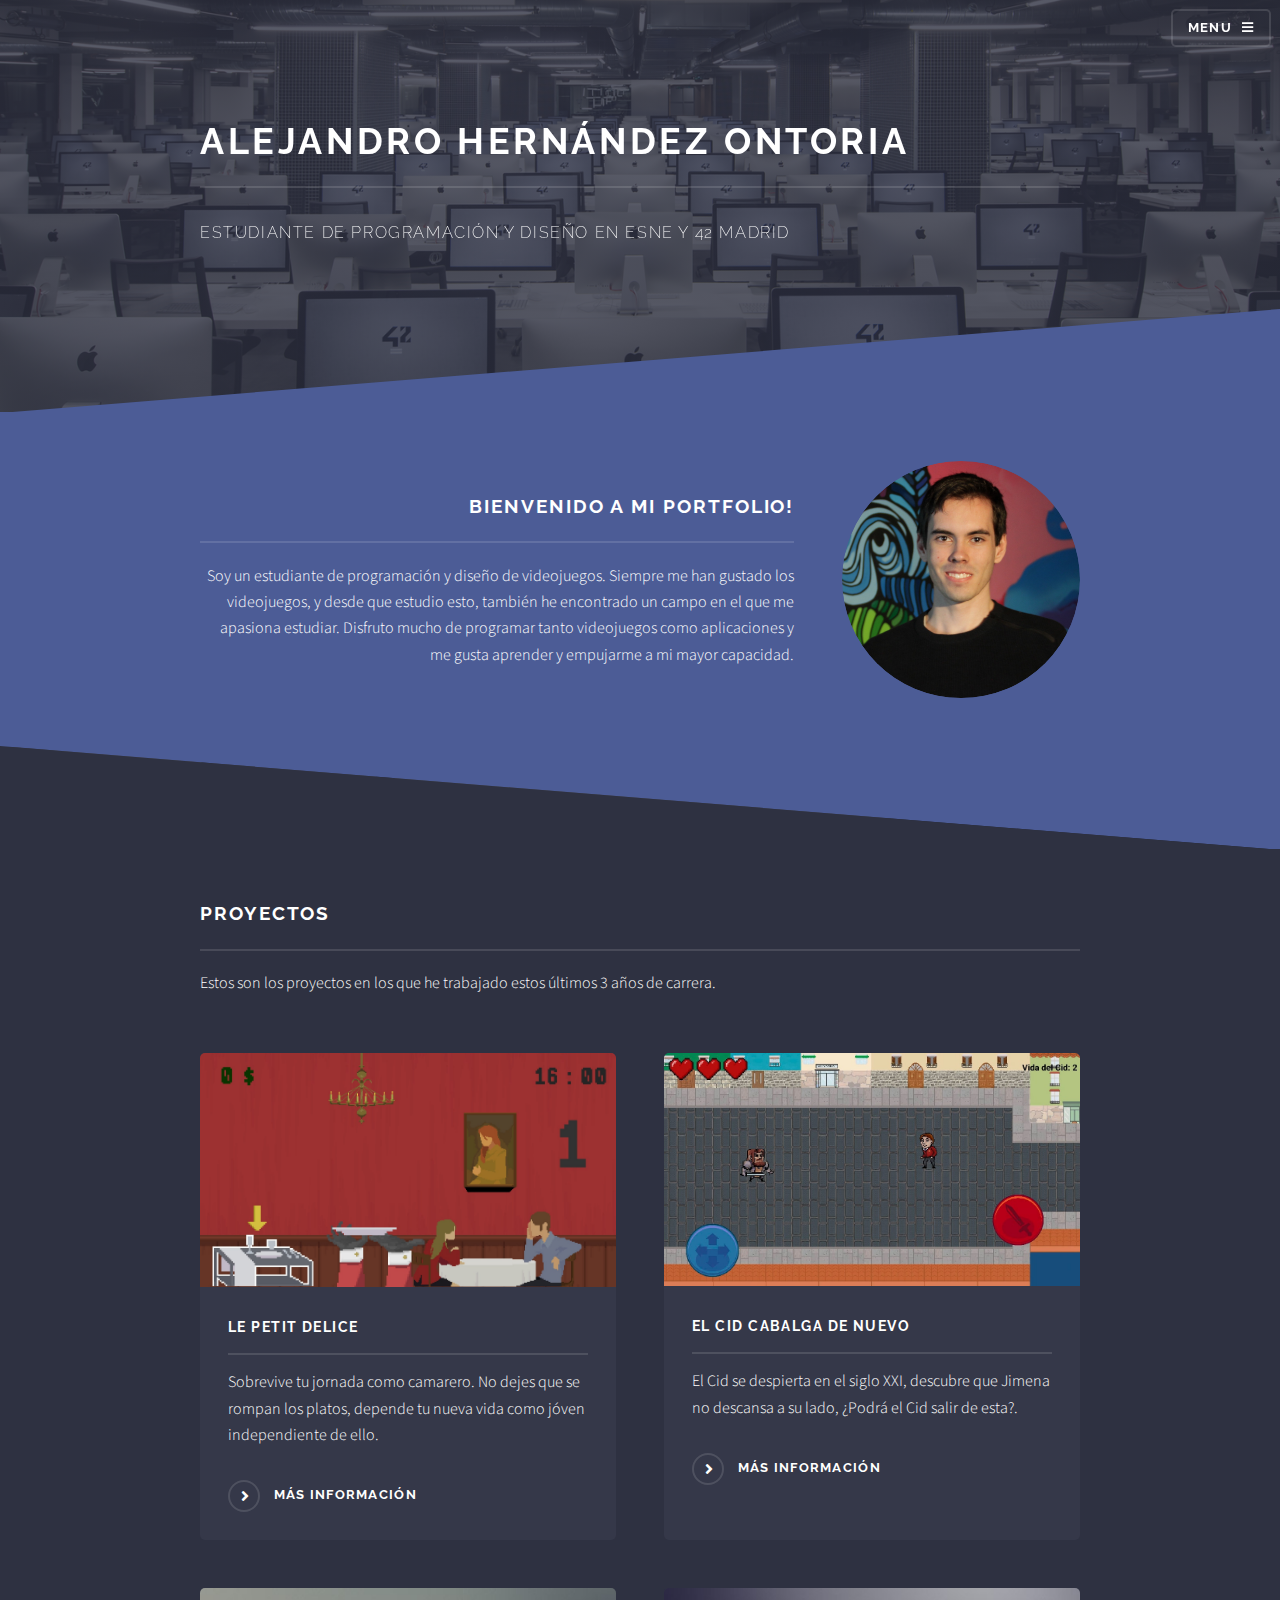
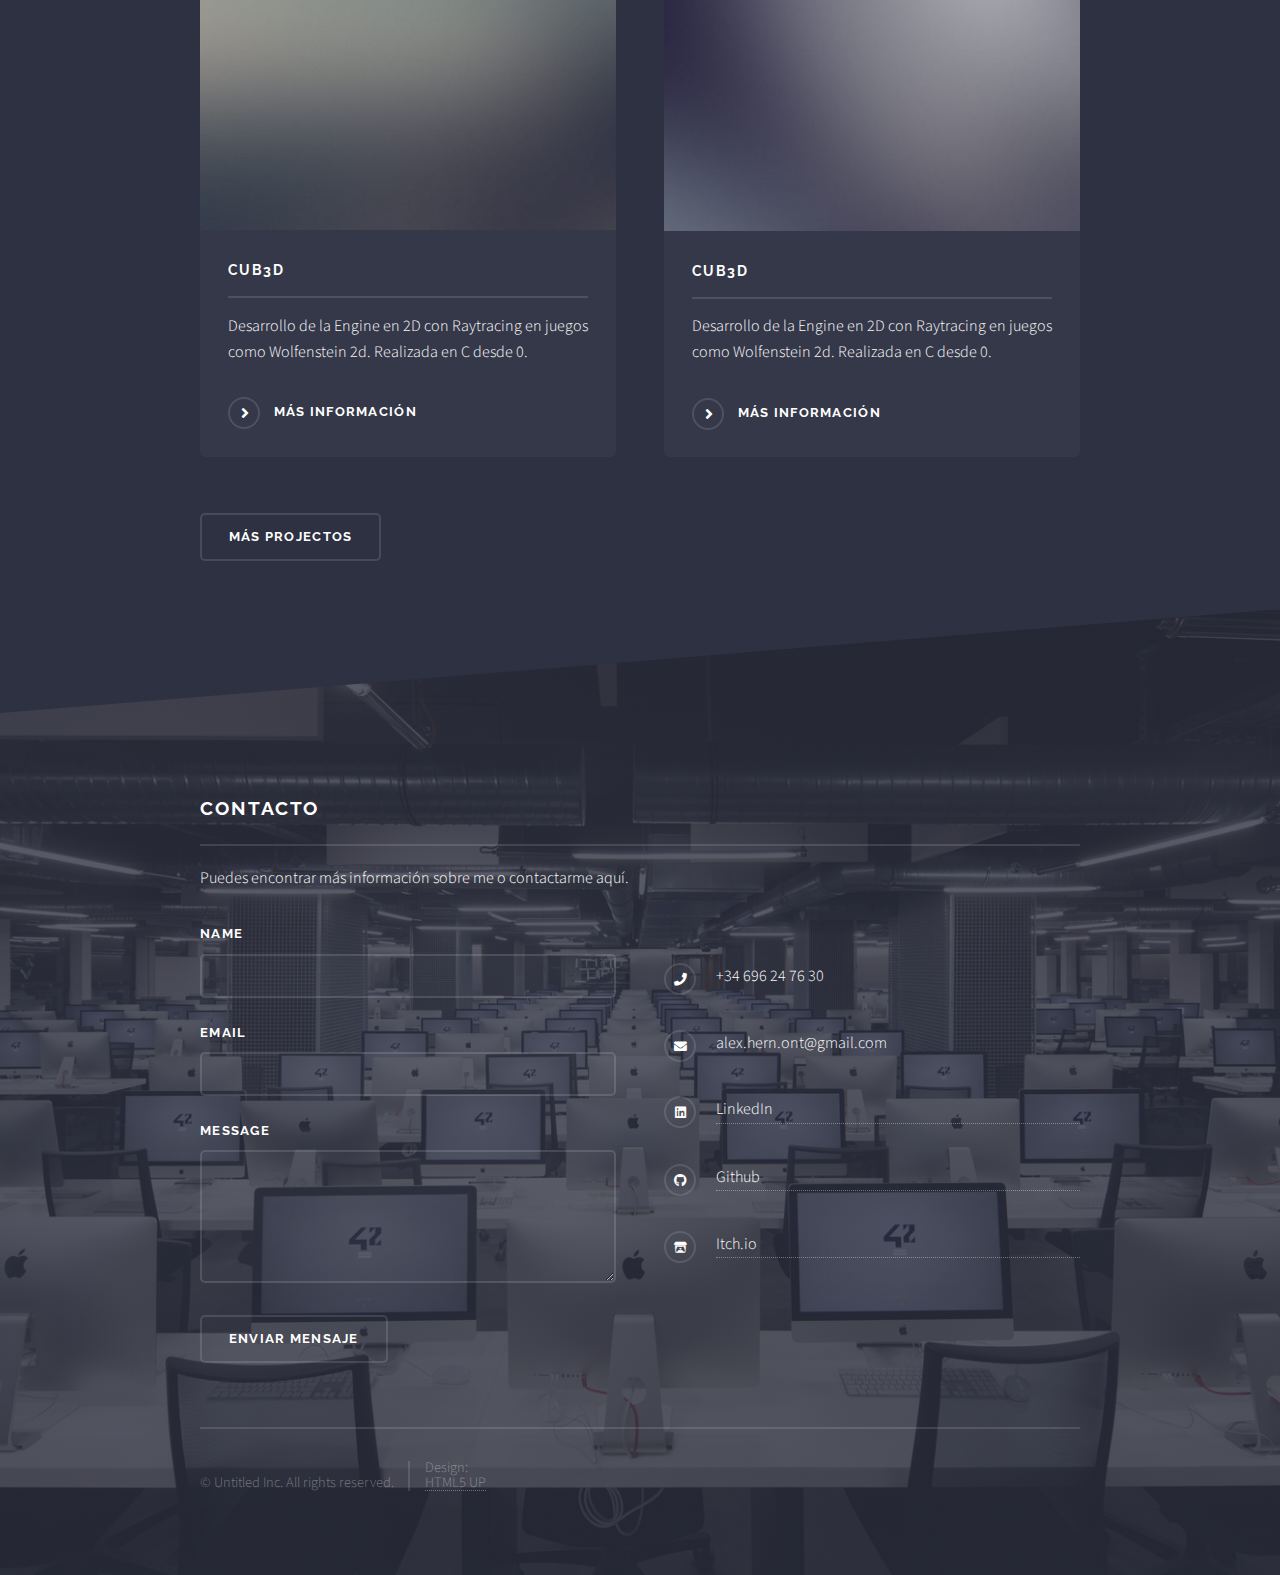
==== commit 406bbca1: "changes" ====
--- a/index.html
+++ b/index.html
@@ -72,32 +72,32 @@
 									<p>Estos son los proyectos en los que he trabajado estos últimos 3 años de carrera.</p>
 									<section class="features">
 										<article>
-											<a href="#" class="image"><img src="images/pic04.jpg" alt="" /></a>
+											<a href="le_petit_delice.html" class="image"><img src="images/pic04.jpg" alt="" /></a>
 											<h3 class="major">Le Petit Delice</h3>
-											<p>Sobrevive tu jornada como camarero, no dejes que se rompan los platos, depende tu nueva vida como jóven independiente de ello.</p>
+											<p>Sobrevive tu jornada como camarero. No dejes que se rompan los platos, depende tu nueva vida como jóven independiente de ello.</p>
 											<a href="le_petit_delice.html" class="special">Más información</a>
 										</article>
 										<article>
-											<a href="#" class="image"><img src="images/pic05.jpg" alt="" /></a>
+											<a href="el_cid_cabalga_de_nuevo.html" class="image"><img src="images/pic05.jpg" alt="" /></a>
 											<h3 class="major">El cid cabalga de Nuevo</h3>
-											<p>Lorem ipsum dolor sit amet, consectetur adipiscing vehicula id nulla dignissim dapibus ultrices.</p>
-											<a href="#" class="special">Más información</a>
+											<p>El Cid se despierta en el siglo XXI, descubre que Jimena no descansa a su lado, ¿Podrá el Cid salir de esta?.</p>
+											<a href="el_cid_cabalga_de_nuevo.html" class="special">Más información</a>
 										</article>
 										<article>
 											<a href="#" class="image"><img src="images/pic06.jpg" alt="" /></a>
-											<h3 class="major">Ante fermentum</h3>
-											<p>Lorem ipsum dolor sit amet, consectetur adipiscing vehicula id nulla dignissim dapibus ultrices.</p>
+											<h3 class="major">Cub3D</h3>
+											<p>Desarrollo de la Engine en 2D con Raytracing en juegos como Wolfenstein 2d. Realizada en C desde 0.</p>
 											<a href="#" class="special">Más información</a>
 										</article>
 										<article>
 											<a href="#" class="image"><img src="images/pic07.jpg" alt="" /></a>
-											<h3 class="major">Fusce consequat</h3>
-											<p>Lorem ipsum dolor sit amet, consectetur adipiscing vehicula id nulla dignissim dapibus ultrices.</p>
+											<h3 class="major">Cub3D</h3>
+											<p>Desarrollo de la Engine en 2D con Raytracing en juegos como Wolfenstein 2d. Realizada en C desde 0.</p>
 											<a href="#" class="special">Más información</a>
 										</article>
 									</section>
 									<ul class="actions">
-										<li><a href="#" class="button">Browse All</a></li>
+										<li><a target="_blank" href="https://alejandro-h-ontoria.itch.io/" class="button">Más Projectos</a></li>
 									</ul>
 								</div>
 							</section>
@@ -108,7 +108,7 @@
 					<section id="footer">
 						<div class="inner">
 							<h2 class="major">Contacto</h2>
-							<p>Cras mattis ante fermentum, malesuada neque vitae, eleifend erat. Phasellus non pulvinar erat. Fusce tincidunt, nisl eget mattis egestas, purus ipsum consequat orci, sit amet lobortis lorem lacus in tellus. Sed ac elementum arcu. Quisque placerat auctor laoreet.</p>
+							<p>Puedes encontrar más información sobre me o contactarme aquí.</p>
 							<form method="post" action="https://formsubmit.co/alex.hern.ont@gmail.com" method="POST">
 								<div class="fields">
 									<div class="field">
@@ -125,20 +125,17 @@
 									</div>
 								</div>
 								<ul class="actions">
-									<li><input type="submit" value="Send Message" /></li>
+									<li><input type="submit" value="Enviar mensaje" /></li>
 								</ul>
 							</form>
 							<ul class="contact">
-								<li class="icon solid fa-home">
-									Untitled Inc<br />
-									1234 Somewhere Road Suite #2894<br />
-									Nashville, TN 00000-0000
+								<li >
 								</li>
-								<li class="icon solid fa-phone">(000) 000-0000</li>
-								<li class="icon solid fa-envelope"><a href="#">information@untitled.tld</a></li>
-								<li class="icon brands fa-twitter"><a href="#">twitter.com/untitled-tld</a></li>
-								<li class="icon brands fa-facebook-f"><a href="#">facebook.com/untitled-tld</a></li>
-								<li class="icon brands fa-instagram"><a href="https://alejandro-h-ontoria.itch.io">Itch.io</a></li>
+								<li class="icon solid fa-phone">+34 696 24 76 30</li>
+								<li class="icon solid fa-envelope">alex.hern.ont@gmail.com</li>
+								<li class="icon brands fa-linkedin"><a target="_blank" href="https://www.linkedin.com/in/alejandro-hern%C3%A1ndez-ontoria/">LinkedIn</a></li>
+								<li class="icon brands fa-github"><a target="_blank" href="https://github.com/AlexHernOnt">Github</a></li>
+								<li class="icon brands fa-itch-io"><a target="_blank" href="https://alejandro-h-ontoria.itch.io">Itch.io</a></li>
 							</ul>
 							<ul class="copyright">
 								<li>&copy; Untitled Inc. All rights reserved.</li><li>Design: <a href="http://html5up.net">HTML5 UP</a></li>
--- a/assets/css/main.css
+++ b/assets/css/main.css
@@ -1,10 +1,10 @@
 @import url(fontawesome-all.min.css);
 @import url("https://fonts.googleapis.com/css?family=Raleway:200,700|Source+Sans+Pro:300,600,300italic,600italic");
 
-/*
-	Solid State by HTML5 UP
-	html5up.net | @ajlkn
-	Free for personal and commercial use under the CCA 3.0 license (html5up.net/license)
+/*
+	Solid State by HTML5 UP
+	html5up.net | @ajlkn
+	Free for personal and commercial use under the CCA 3.0 license (html5up.net/license)
 */
 
 html, body, div, span, applet, object,
@@ -19,6 +19,7 @@
 footer, header, hgroup, menu, nav, output, ruby,
 section, summary, time, mark, audio, video {
 	margin: 0;
+	display: block;
 	padding: 0;
 	border: 0;
 	font-size: 100%;
@@ -101,11 +102,11 @@
 	body {
 		background-color: #2e3141;
 		background-image: linear-gradient(to top, rgba(46, 49, 65, 0.8), rgba(46, 49, 65, 0.8)), url("../../images/bg.jpg");
-		background-size: auto,+		background-size: auto,
  cover;
-		background-attachment: fixed,+		background-attachment: fixed,
  fixed;
-		background-position: center,+		background-position: center,
  center;
 	}
 
@@ -3467,9 +3468,9 @@
 				padding: 7em 0 8.25em 0 ;
 				background-color: #2e3141;
 				background-image: linear-gradient(to top, rgba(46, 49, 65, 0.8), rgba(46, 49, 65, 0.8)), url("../../images/bg.jpg");
-				background-size: auto,+				background-size: auto,
  cover;
-				background-position: center,+				background-position: center,
  center;
 				margin-bottom: -6.5em;
 			}
@@ -3579,9 +3580,9 @@
 			padding: 9em 0 6.25em 0 ;
 			background-color: #2e3141;
 			background-image: linear-gradient(to top, rgba(46, 49, 65, 0.8), rgba(46, 49, 65, 0.8)), url("../../images/bg.jpg");
-			background-size: auto,+			background-size: auto,
  cover;
-			background-position: center,+			background-position: center,
  0% 30%;
 			margin-bottom: -6.5em;
 		}
@@ -3592,9 +3593,9 @@
 
 		#wrapper > header {
 			padding: 11em 3em 7.375em 3em ;
-			background-size: auto,+			background-size: auto,
  cover;
-			background-position: center,+			background-position: center,
  0% 0%;
 			margin-bottom: -4.75em;
 		}
@@ -3609,7 +3610,7 @@
 
 		#wrapper > header {
 			padding: 6.5em 2em 3em 2em ;
-			background-size: auto,+			background-size: auto,
  125%;
 			margin-bottom: -2.5em;
 		}
@@ -4072,9 +4073,9 @@
 		#footer {
 			background-color: #2e3141;
 			background-image: linear-gradient(to top, rgba(46, 49, 65, 0.8), rgba(46, 49, 65, 0.8)), url("../../images/bg.jpg");
-			background-size: auto,+			background-size: auto,
  cover;
-			background-position: center,+			background-position: center,
  center;
 			margin-top: -6.5em;
 			padding-top: 6.5em;
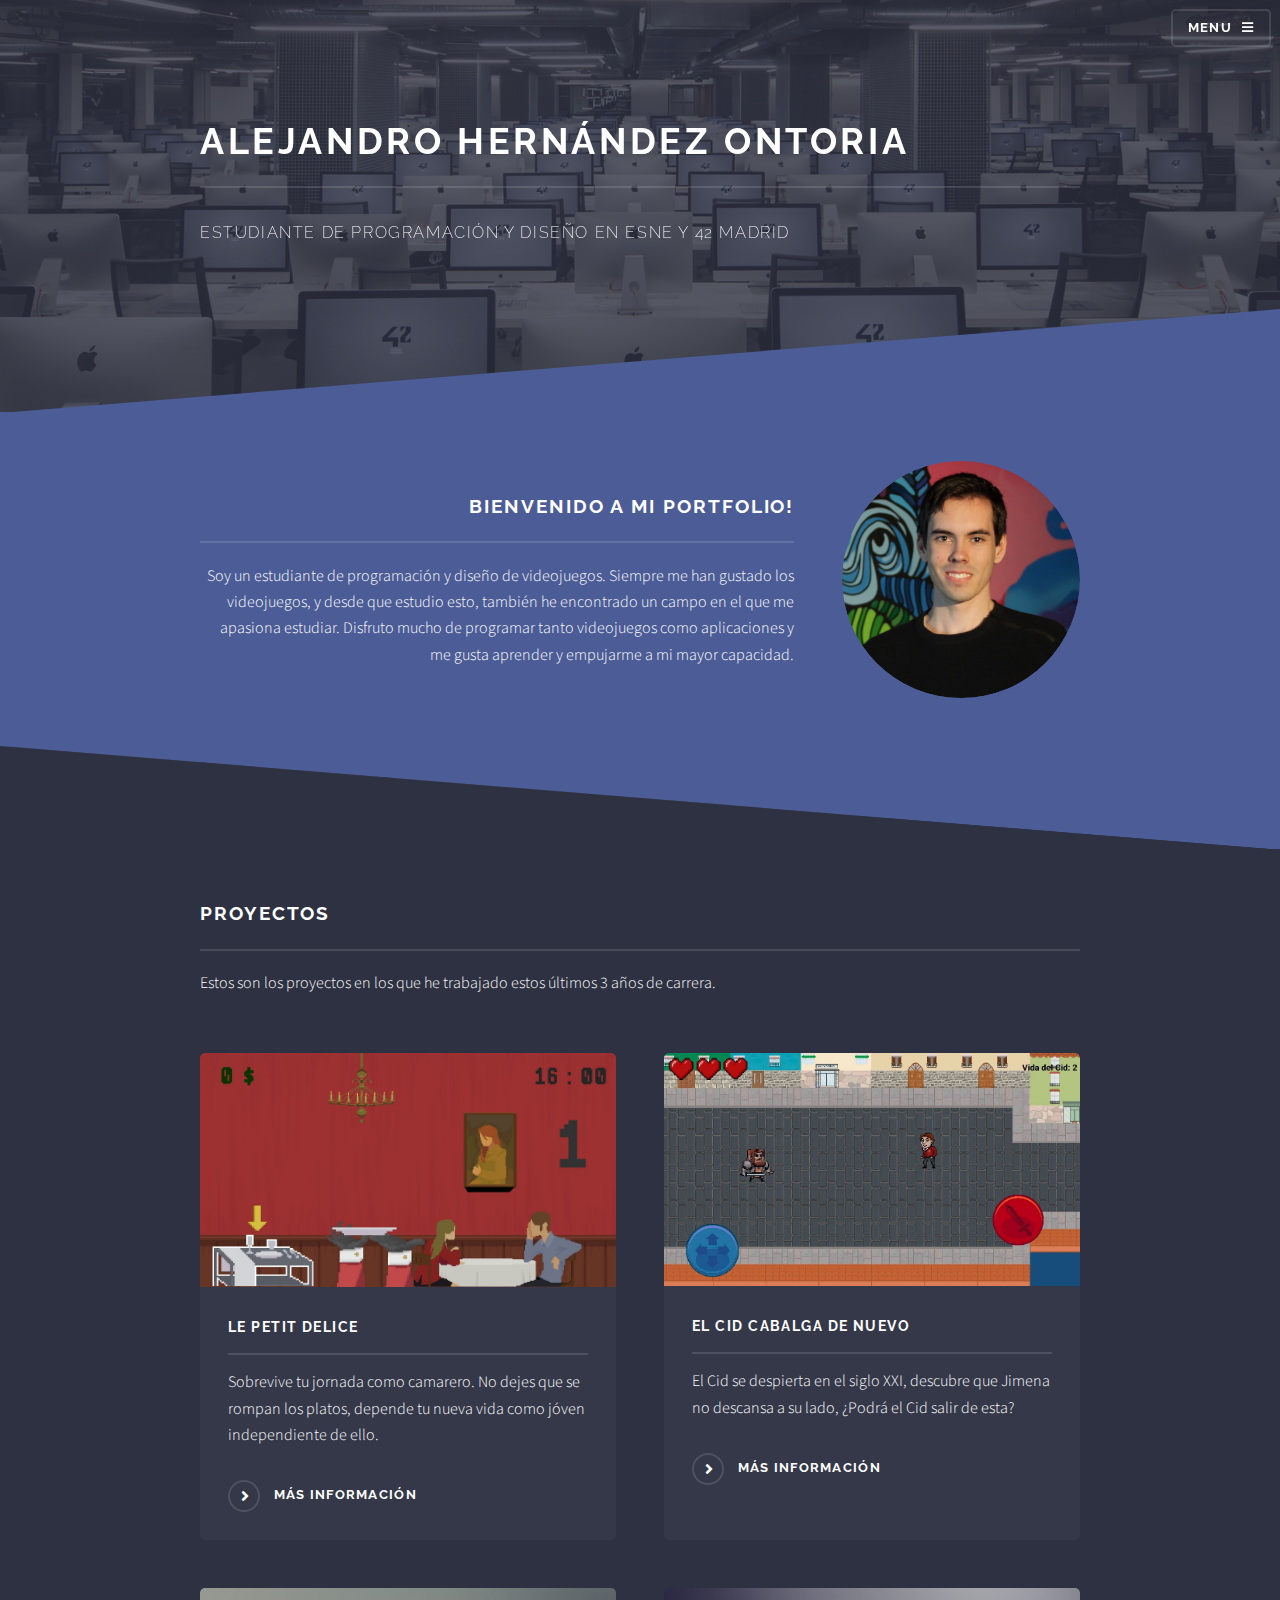
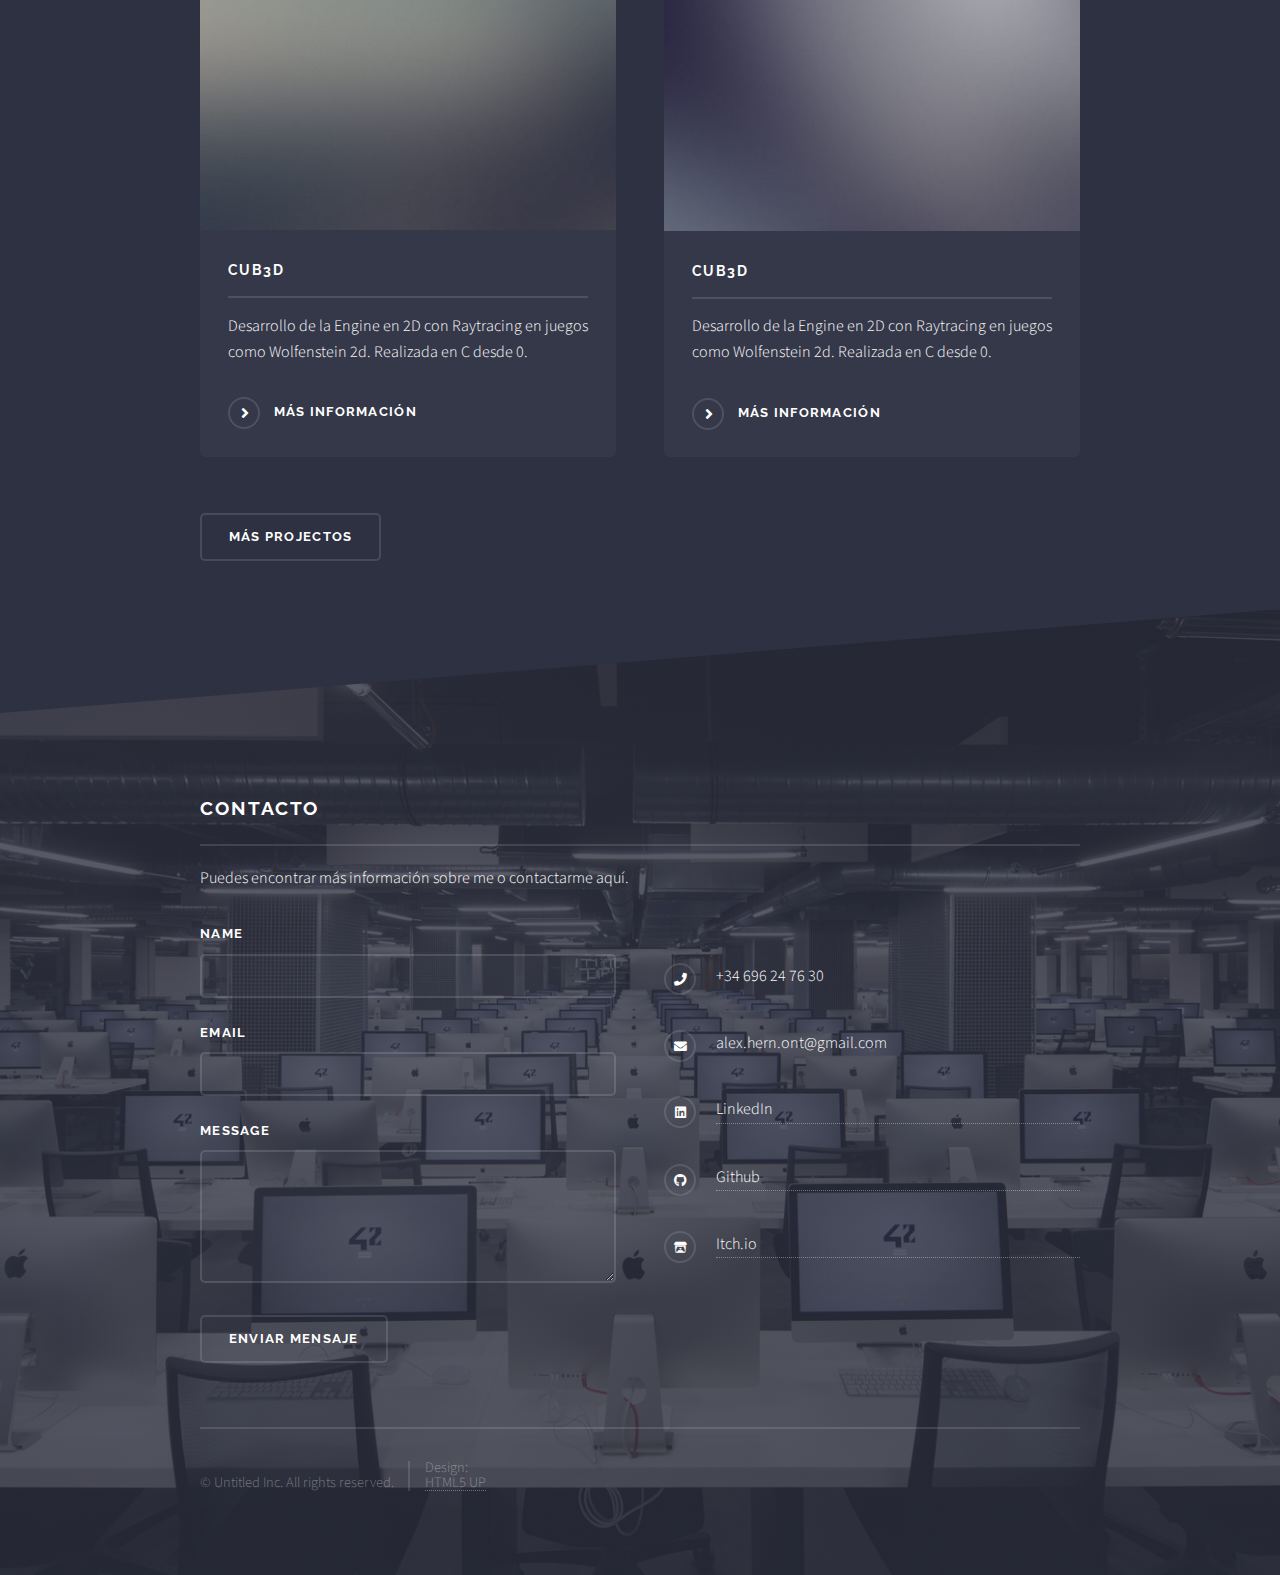
==== commit e26f3c36: "petit and cid done" ====
--- a/index.html
+++ b/index.html
@@ -80,7 +80,7 @@
 										<article>
 											<a href="el_cid_cabalga_de_nuevo.html" class="image"><img src="images/pic05.jpg" alt="" /></a>
 											<h3 class="major">El cid cabalga de Nuevo</h3>
-											<p>El Cid se despierta en el siglo XXI, descubre que Jimena no descansa a su lado, ¿Podrá el Cid salir de esta?.</p>
+											<p>El Cid se despierta en el siglo XXI, descubre que Jimena no descansa a su lado, ¿Podrá el Cid salir de esta?</p>
 											<a href="el_cid_cabalga_de_nuevo.html" class="special">Más información</a>
 										</article>
 										<article>
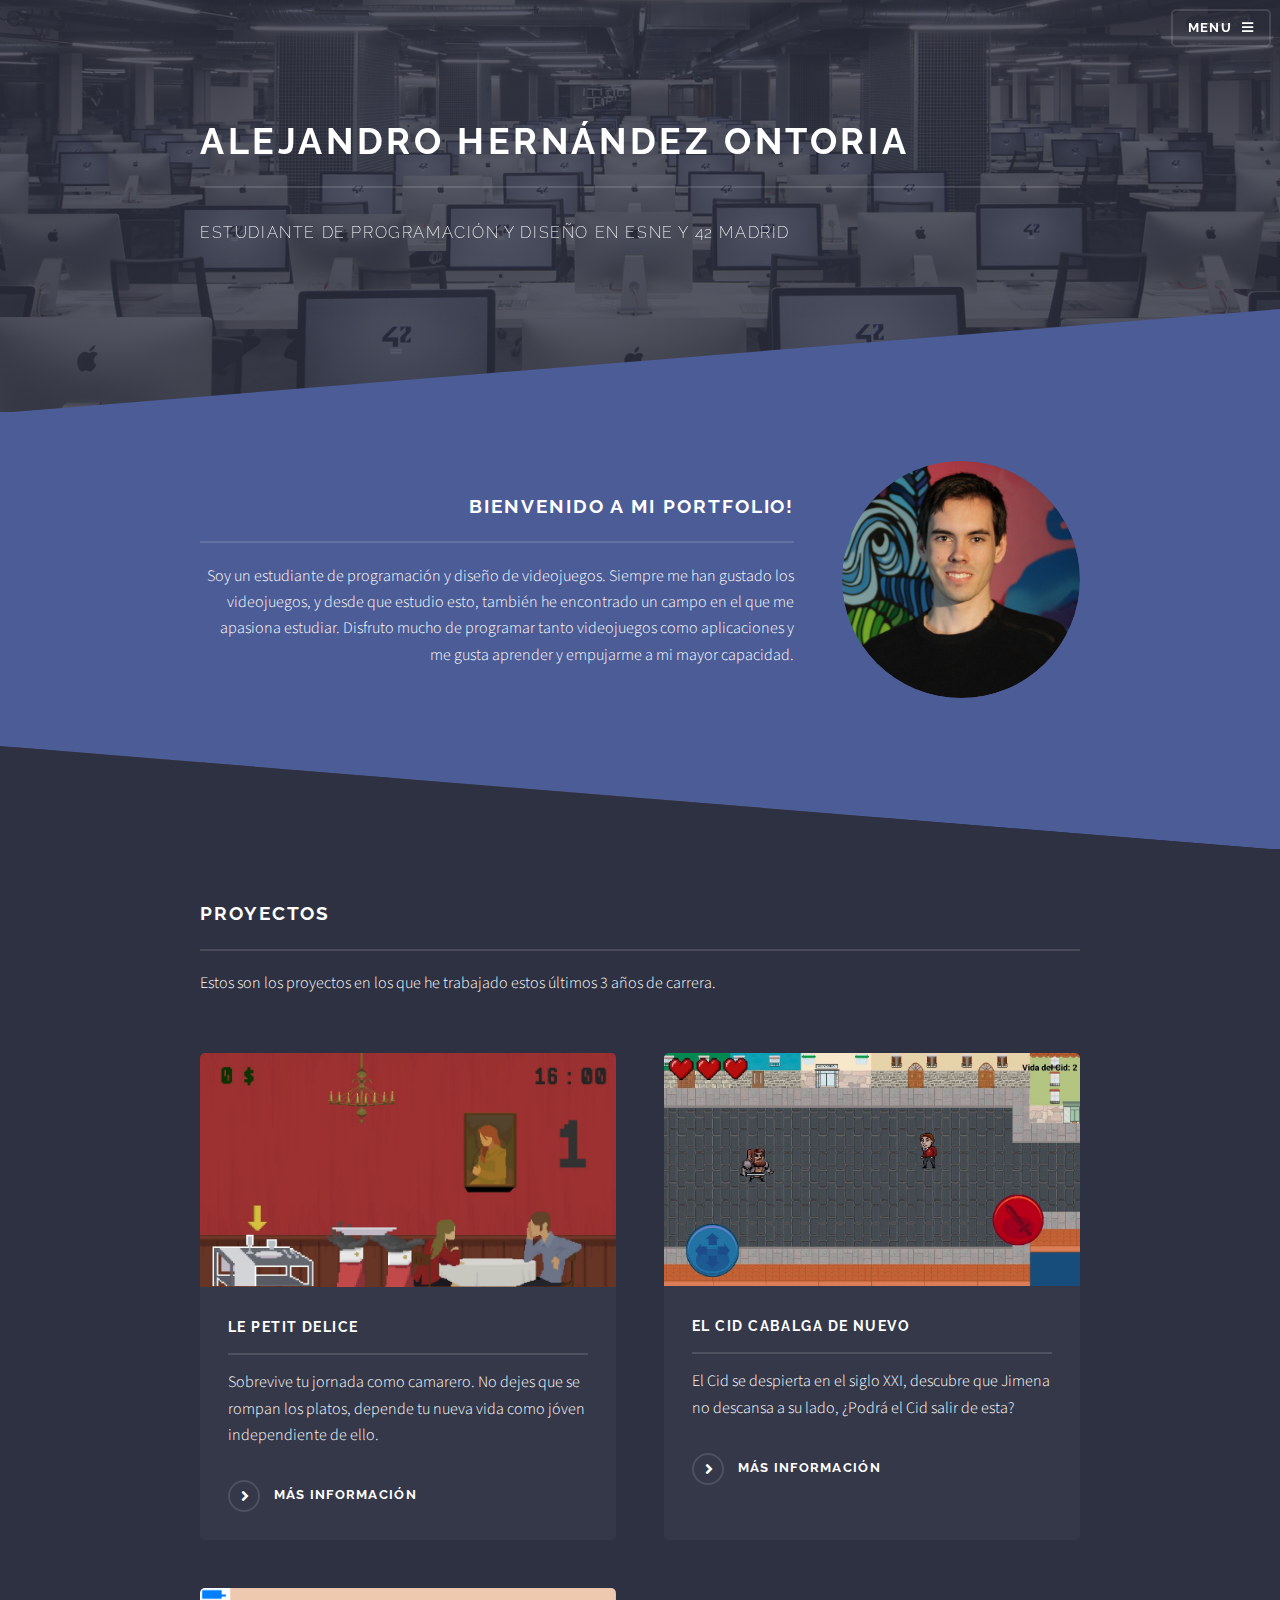
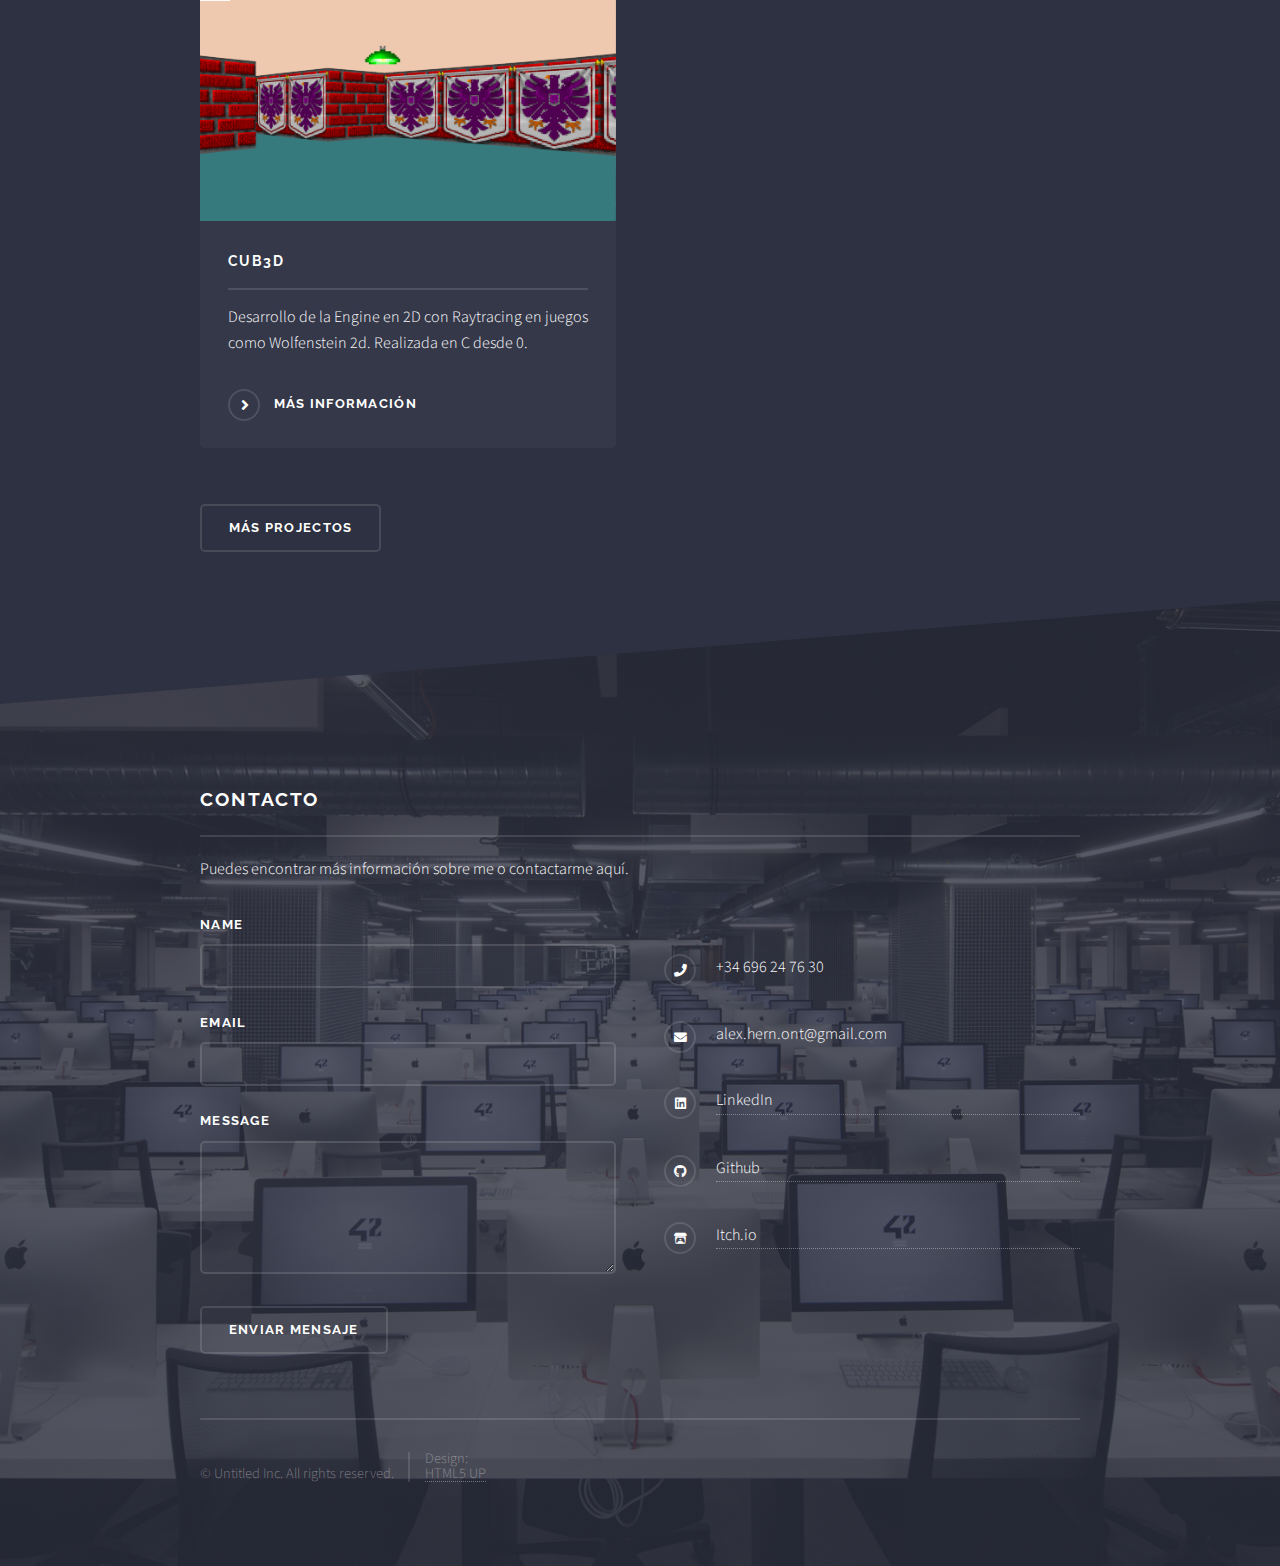
==== commit 71df7b56: "update, cub3d" ====
--- a/index.html
+++ b/index.html
@@ -84,17 +84,17 @@
 											<a href="el_cid_cabalga_de_nuevo.html" class="special">Más información</a>
 										</article>
 										<article>
-											<a href="#" class="image"><img src="images/pic06.jpg" alt="" /></a>
+											<a href="cub3d.html" class="image"><img src="images/cub/pic1.png" alt="" /></a>
 											<h3 class="major">Cub3D</h3>
 											<p>Desarrollo de la Engine en 2D con Raytracing en juegos como Wolfenstein 2d. Realizada en C desde 0.</p>
-											<a href="#" class="special">Más información</a>
+											<a href="cub3d.html" class="special">Más información</a>
 										</article>
-										<article>
+										<!--<article>
 											<a href="#" class="image"><img src="images/pic07.jpg" alt="" /></a>
 											<h3 class="major">Cub3D</h3>
 											<p>Desarrollo de la Engine en 2D con Raytracing en juegos como Wolfenstein 2d. Realizada en C desde 0.</p>
 											<a href="#" class="special">Más información</a>
-										</article>
+										</article>-->
 									</section>
 									<ul class="actions">
 										<li><a target="_blank" href="https://alejandro-h-ontoria.itch.io/" class="button">Más Projectos</a></li>
--- a/assets/css/main.css
+++ b/assets/css/main.css
@@ -24,7 +24,8 @@
 	border: 0;
 	font-size: 100%;
 	font: inherit;
-	vertical-align: baseline;}
+	vertical-align: baseline;
+}
 
 article, aside, details, figcaption, figure,
 footer, header, hgroup, menu, nav, section {
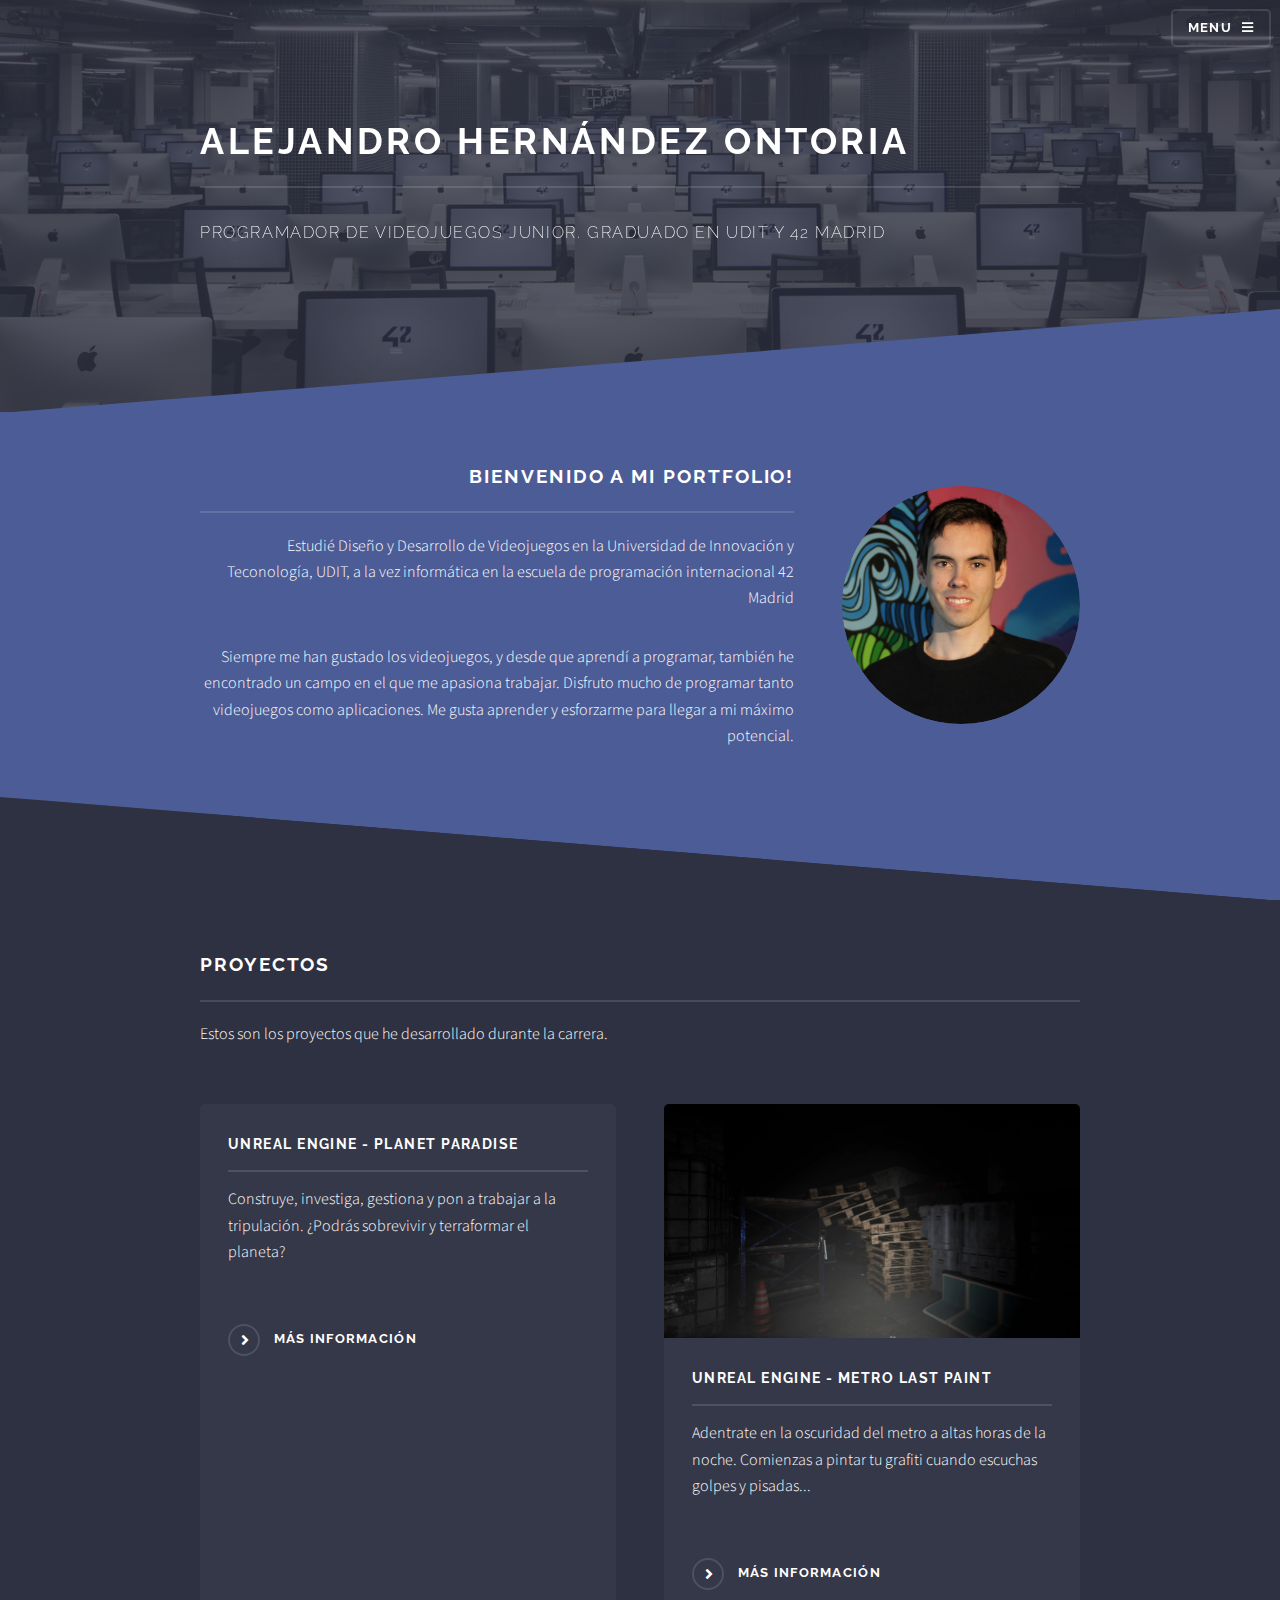
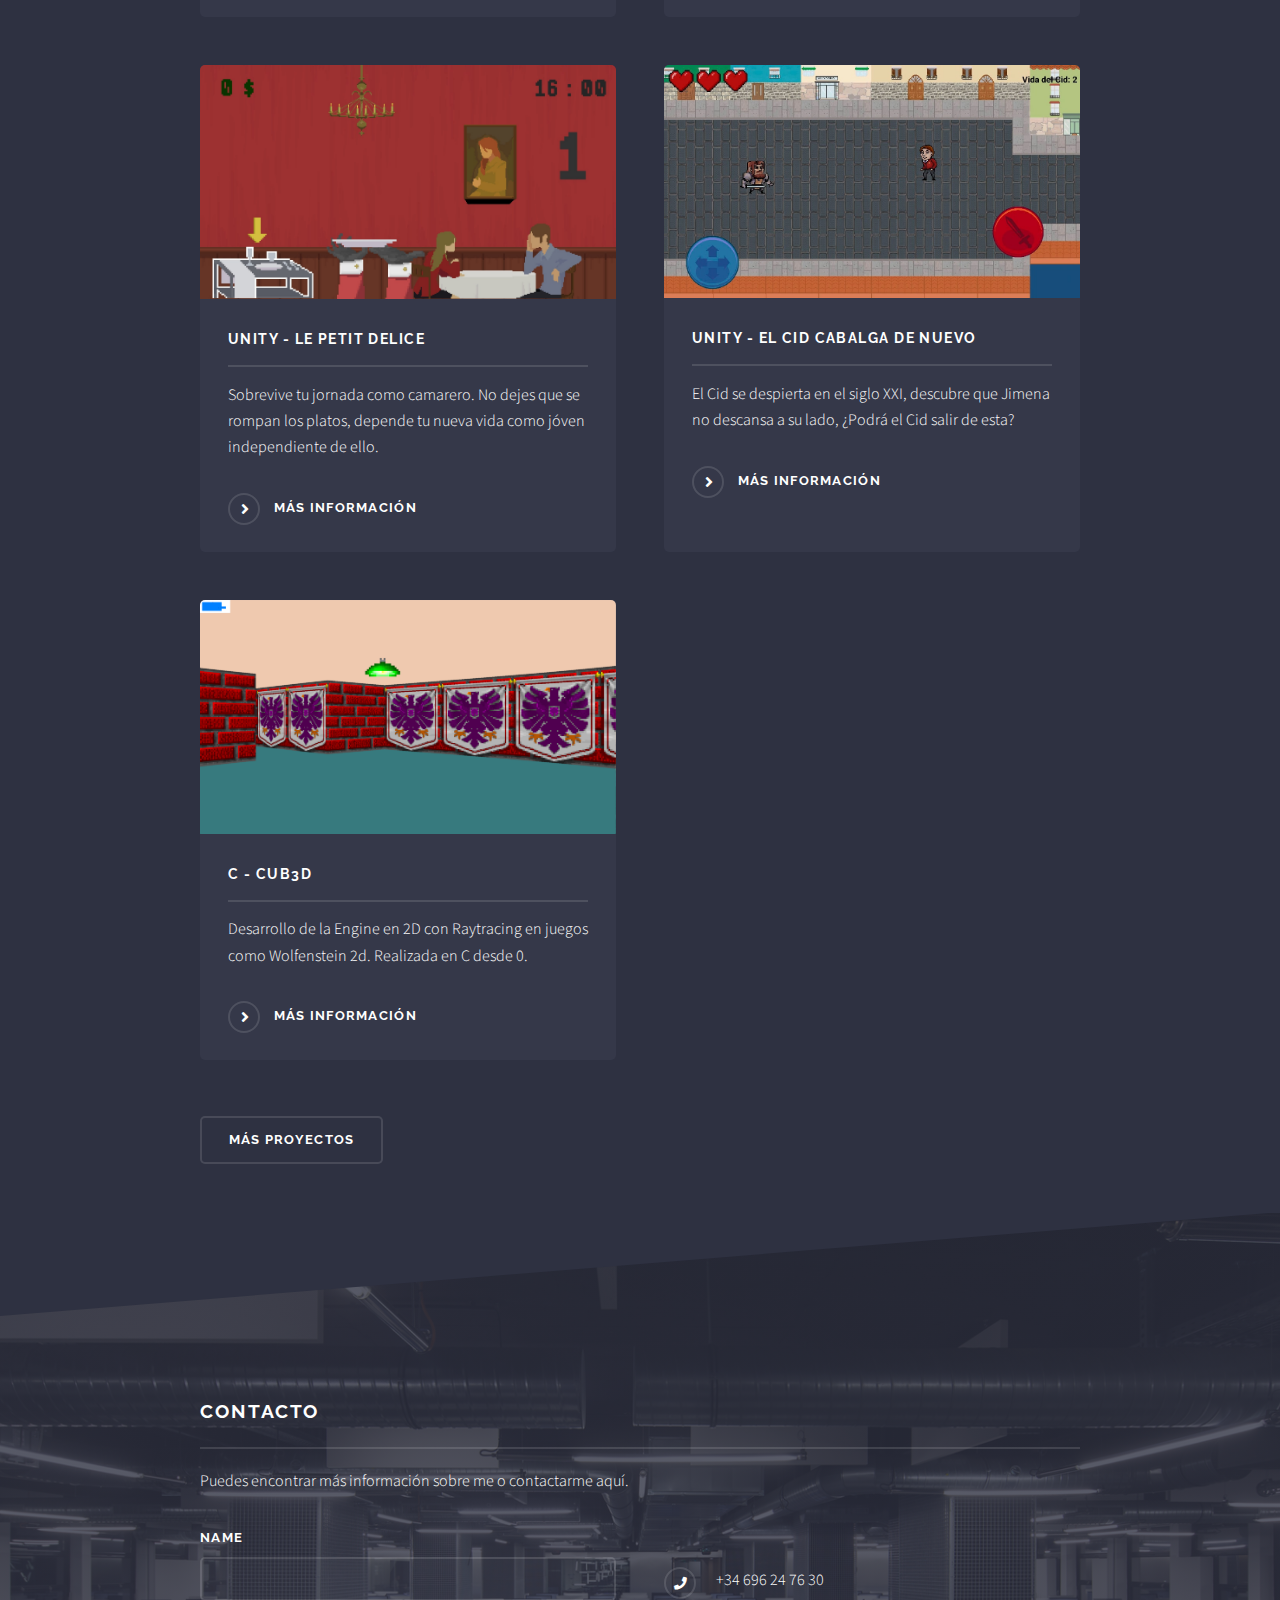
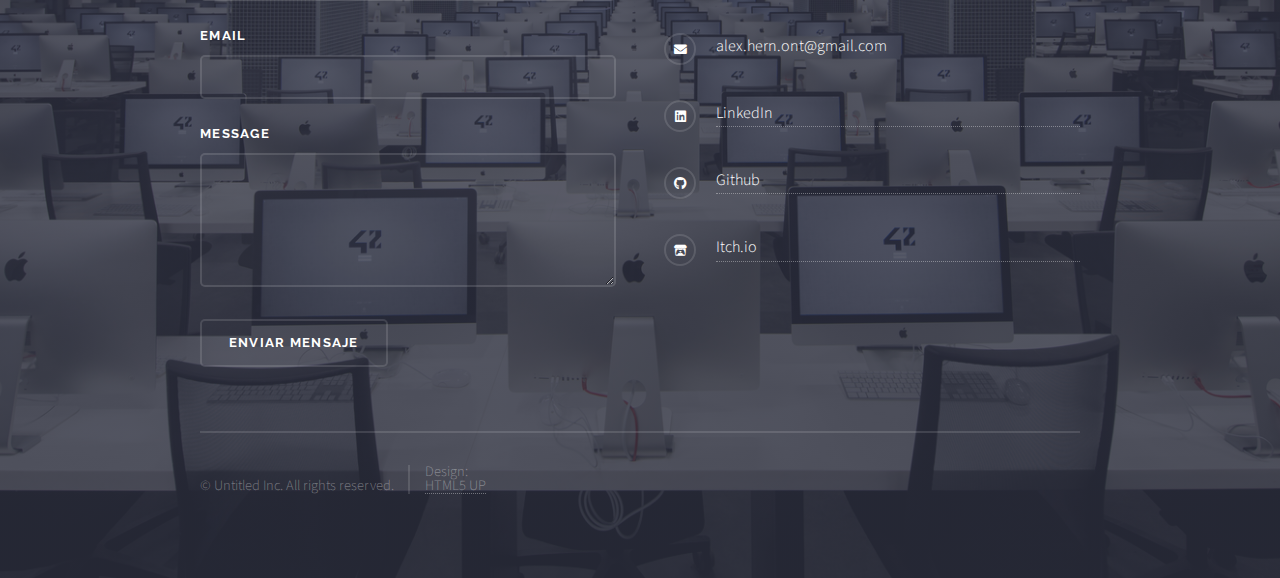
==== commit 774103e6: "Beta1_ last two games, part3 (divided in parts bc size restrictions)" ====
--- a/index.html
+++ b/index.html
@@ -19,7 +19,7 @@
 
 				<!-- Header -->
 					<header id="header" class="alt">
-						<h1><a href="index.html">Potfolio de Alex</a></h1>
+						<h1><a href="index.html">Potfolio de Alejandro Hernández</a></h1>
 						<nav>
 							<a href="#menu">Menu</a>
 						</nav>
@@ -31,7 +31,7 @@
 							<h2>Menu</h2>
 							<ul class="links">
 								<li><a href="index.html">Home</a></li>
-								<li><a href="#four">Projectos</a></li>
+								<li><a href="#four">Proyectos</a></li>
 								<li><a href="#footer">Contacto</a></li>
 							</ul>
 							<a href="#" class="close">Close</a>
@@ -41,9 +41,23 @@
 				<!-- Banner -->
 					<section id="banner">
 						<div class="inner">
-
+         <!--   
 							<h2>Alejandro Hernández Ontoria</h2>
-							<p>Estudiante de programación y diseño en ESNE y 42 Madrid</a></p>
+							<p>Estudiante de programación y diseño en ESNE y 42 Madrid</p>
+
+
+
+                            <h2>Alejandro Hernández Ontoria</h2>
+
+                            <h1>Programador de Videojuegos</h1>
+
+							<h1>Graduado en 42 Madrid y  UDIT</h1></p>
+                        
+         -->         
+                            <h2>Alejandro Hernández Ontoria</h2>
+
+                            <p>Programador de Videojuegos Junior. Graduado en UDIT y 42 Madrid</p>
+
                 
 						</div>
 					</section>
@@ -57,10 +71,11 @@
 									<a href="#" class="image"><img src="images/pic01.jpg" alt="" /></a>
 									<div class="content">
 										<h2 class="major">Bienvenido a mi portfolio!</h2>
-										<p>Soy un estudiante de programación y diseño de videojuegos. Siempre
-                                            me han gustado los videojuegos, y desde que estudio esto, también 
-                                            he encontrado un campo en el que me apasiona estudiar. Disfruto mucho de programar
-                                            tanto videojuegos como aplicaciones y me gusta aprender y empujarme a mi mayor capacidad.</p>
+										<p>Estudié Diseño y Desarrollo de Videojuegos en la Universidad de Innovación y Teconología, UDIT, a la vez informática en la escuela de programación internacional 42 Madrid</p>
+                                            
+                                            <p>Siempre me han gustado los videojuegos, y desde que aprendí a programar, también 
+                                            he encontrado un campo en el que me apasiona trabajar. Disfruto mucho de programar
+                                            tanto videojuegos como aplicaciones. Me gusta aprender y esforzarme para llegar a mi máximo potencial.</p>
 									</div>
 								</div>
 							</section>
@@ -69,26 +84,74 @@
 							<section id="four" class="wrapper alt style1">
 								<div class="inner">
 									<h2 class="major">Proyectos</h2>
-									<p>Estos son los proyectos en los que he trabajado estos últimos 3 años de carrera.</p>
+									<p>Estos son los proyectos que he desarrollado durante la carrera.</p>
 									<section class="features">
+                                        
+                                        
+                                        <!-- Planet Paradise -->
+                                        
+    								    <article>
+											<a href="planet_paradise.html" class="image"><img src="images/PlanetParadise/Portada_Planet_Paradise.png" alt="" /></a>
+											<h3 class="major">Unreal Engine - Planet Paradise</h3>
+											<p>Construye, investiga, gestiona y pon a trabajar a la tripulación. ¿Podrás sobrevivir y terraformar el planeta?</p>
+                                            <br>
+											<a href="planet_paradise.html" class="special">Más información</a>
+										</article>                                    
+                                        
+                                        <!-- Metro Last Paint -->  
+                                        
+     								    <article>
+											<a href="metroLastPaint.html" class="image"><img src="images/MetroLastPaint/ScreenShot3_MetroLastPaint.png" alt="" /></a>
+											<h3 class="major">Unreal Engine - Metro Last Paint</h3>
+											<p>Adentrate en la oscuridad del metro a altas horas de la noche. Comienzas a pintar tu grafiti cuando escuchas golpes y pisadas...</p>
+                                            <br>
+											<a href="metroLastPaint.html" class="special">Más información</a>
+										</article>                                          
+                                        
+                                        
+                                        
+                                        
+                                        
+                                        
+                                        
+                                        
+                                        
+                                        
+                                        
+                                        
+                                        
+                                        
+                                        
 										<article>
 											<a href="le_petit_delice.html" class="image"><img src="images/pic04.jpg" alt="" /></a>
-											<h3 class="major">Le Petit Delice</h3>
+											<h3 class="major">Unity - Le Petit Delice</h3>
 											<p>Sobrevive tu jornada como camarero. No dejes que se rompan los platos, depende tu nueva vida como jóven independiente de ello.</p>
 											<a href="le_petit_delice.html" class="special">Más información</a>
 										</article>
+                                        
+                                        
+                                        
+                                        
 										<article>
 											<a href="el_cid_cabalga_de_nuevo.html" class="image"><img src="images/pic05.jpg" alt="" /></a>
-											<h3 class="major">El cid cabalga de Nuevo</h3>
+											<h3 class="major">Unity - El cid cabalga de Nuevo</h3>
 											<p>El Cid se despierta en el siglo XXI, descubre que Jimena no descansa a su lado, ¿Podrá el Cid salir de esta?</p>
 											<a href="el_cid_cabalga_de_nuevo.html" class="special">Más información</a>
 										</article>
+                                        
+                                        
+                                        
+                                        
 										<article>
 											<a href="cub3d.html" class="image"><img src="images/cub/pic1.png" alt="" /></a>
-											<h3 class="major">Cub3D</h3>
+											<h3 class="major">C - Cub3D</h3>
 											<p>Desarrollo de la Engine en 2D con Raytracing en juegos como Wolfenstein 2d. Realizada en C desde 0.</p>
 											<a href="cub3d.html" class="special">Más información</a>
 										</article>
+                                        
+                                        
+                                        
+                                        
 										<!--<article>
 											<a href="#" class="image"><img src="images/pic07.jpg" alt="" /></a>
 											<h3 class="major">Cub3D</h3>
@@ -97,7 +160,7 @@
 										</article>-->
 									</section>
 									<ul class="actions">
-										<li><a target="_blank" href="https://alejandro-h-ontoria.itch.io/" class="button">Más Projectos</a></li>
+										<li><a target="_blank" href="https://alejandro-h-ontoria.itch.io/" class="button">Más Proyectos</a></li>
 									</ul>
 								</div>
 							</section>
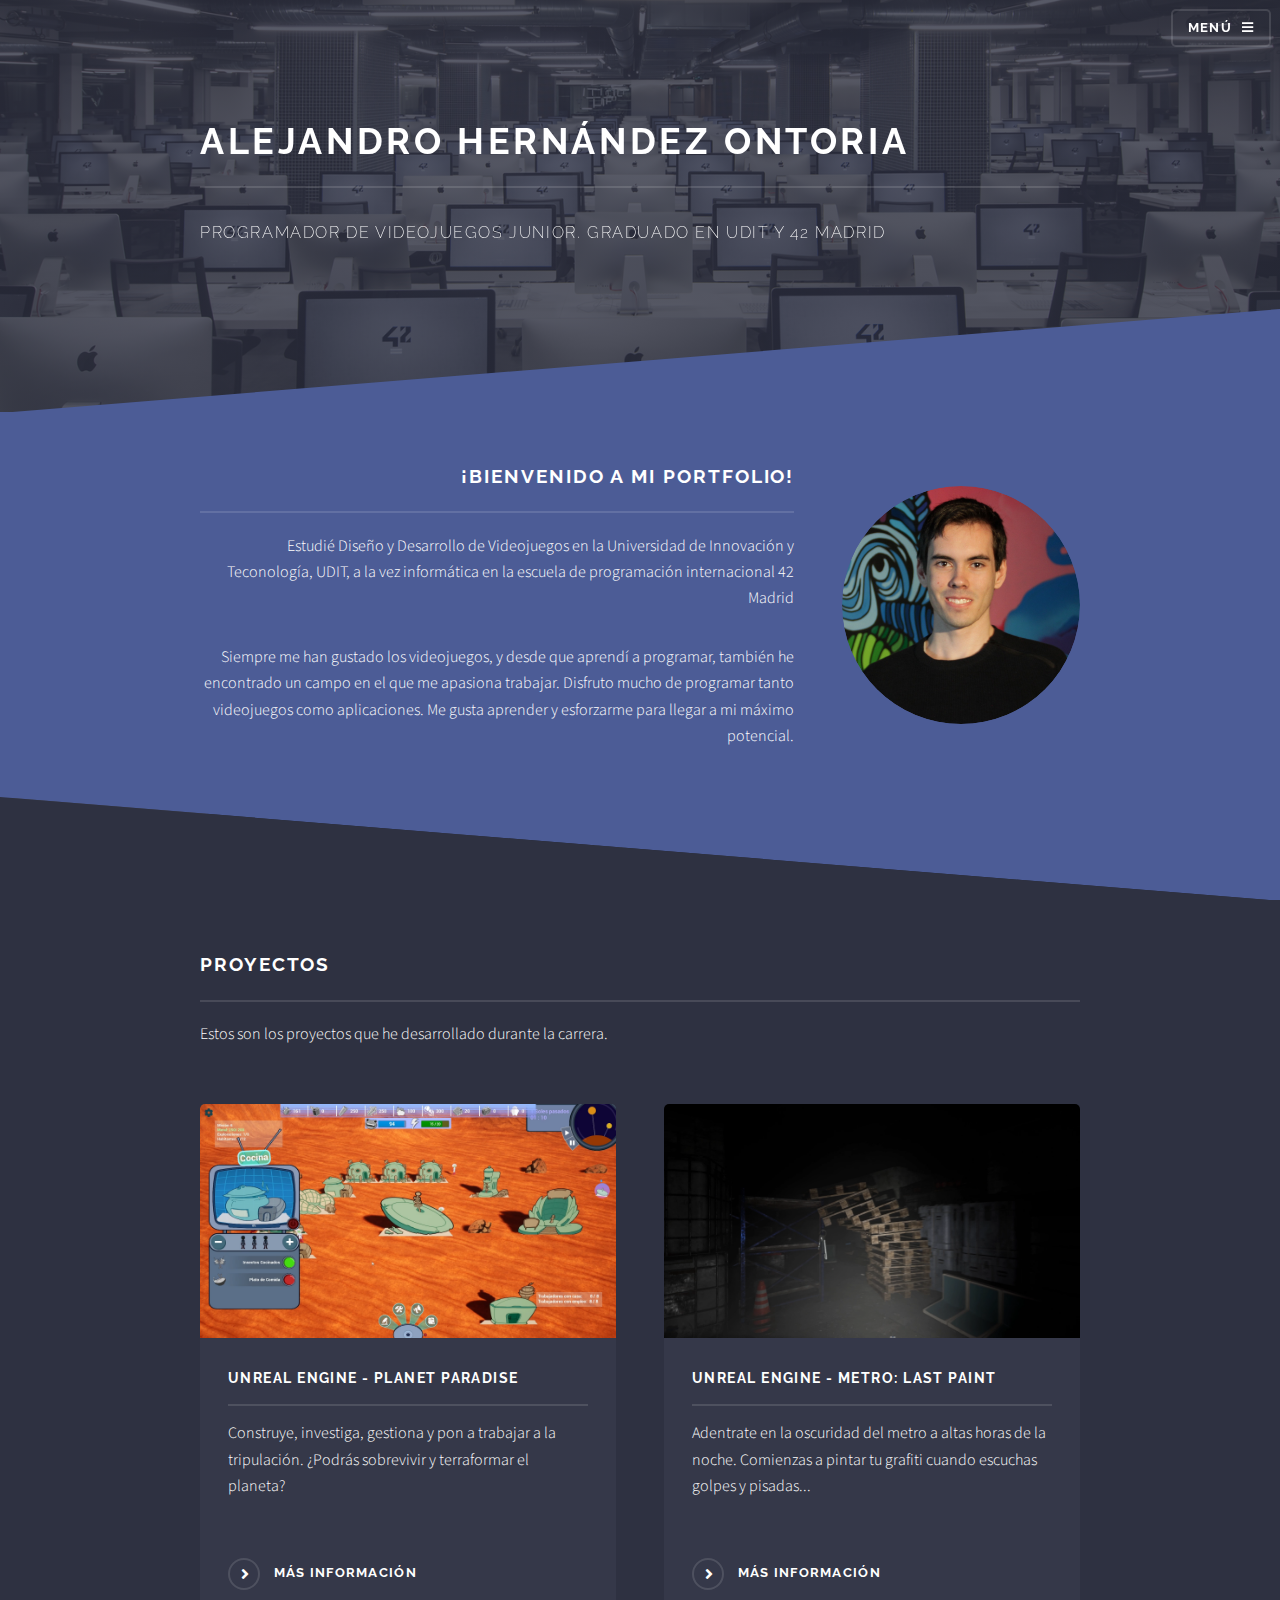
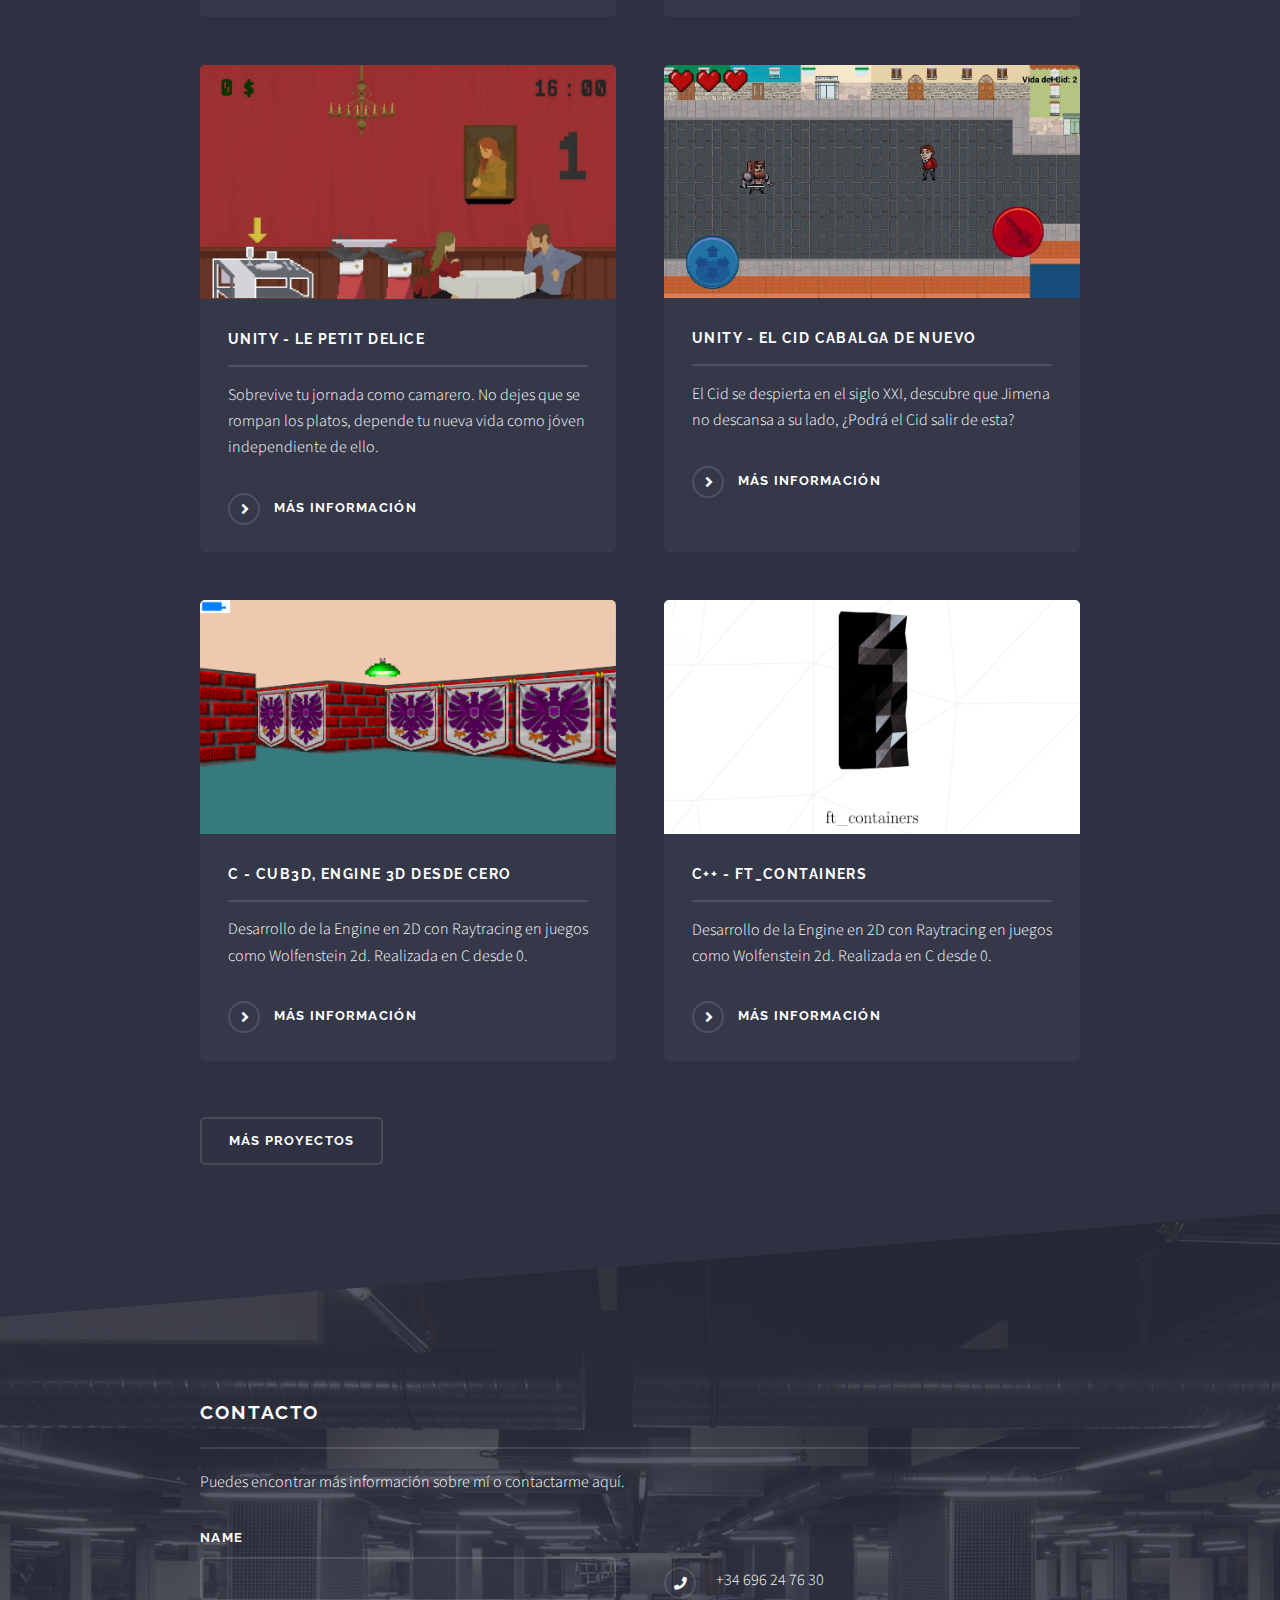
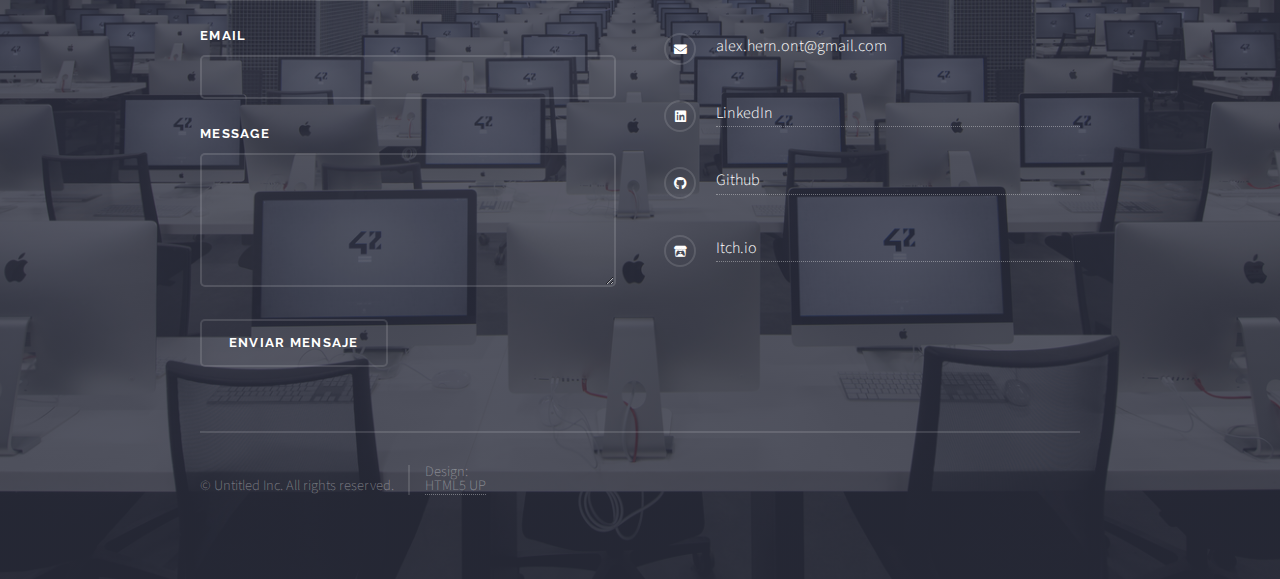
==== commit e1bbaecf: "finish metro game, and bug image not well positioned" ====
--- a/index.html
+++ b/index.html
@@ -19,16 +19,16 @@
 
 				<!-- Header -->
 					<header id="header" class="alt">
-						<h1><a href="index.html">Potfolio de Alejandro Hernández</a></h1>
+						<h1><a href="index.html">Portfolio de Alejandro Hernández</a></h1>
 						<nav>
-							<a href="#menu">Menu</a>
+							<a href="#menu">Menú</a>
 						</nav>
 					</header>
 
-				<!-- Menu -->
+				<!-- Menú -->
 					<nav id="menu">
 						<div class="inner">
-							<h2>Menu</h2>
+							<h2>Menú</h2>
 							<ul class="links">
 								<li><a href="index.html">Home</a></li>
 								<li><a href="#four">Proyectos</a></li>
@@ -70,7 +70,7 @@
 								<div class="inner">
 									<a href="#" class="image"><img src="images/pic01.jpg" alt="" /></a>
 									<div class="content">
-										<h2 class="major">Bienvenido a mi portfolio!</h2>
+										<h2 class="major">¡Bienvenido a mi portfolio!</h2>
 										<p>Estudié Diseño y Desarrollo de Videojuegos en la Universidad de Innovación y Teconología, UDIT, a la vez informática en la escuela de programación internacional 42 Madrid</p>
                                             
                                             <p>Siempre me han gustado los videojuegos, y desde que aprendí a programar, también 
@@ -91,18 +91,21 @@
                                         <!-- Planet Paradise -->
                                         
     								    <article>
-											<a href="planet_paradise.html" class="image"><img src="images/PlanetParadise/Portada_Planet_Paradise.png" alt="" /></a>
+											<a href="planet_paradise.html" class="image"><img src="images/PlanetParadise/PlanetParadiseScreenshoot_cover.png" alt="" /></a>
 											<h3 class="major">Unreal Engine - Planet Paradise</h3>
 											<p>Construye, investiga, gestiona y pon a trabajar a la tripulación. ¿Podrás sobrevivir y terraformar el planeta?</p>
                                             <br>
 											<a href="planet_paradise.html" class="special">Más información</a>
 										</article>                                    
                                         
-                                        <!-- Metro Last Paint -->  
+                                        
+                                        
+                                        
+                                        <!-- Metro: Last Paint -->
                                         
      								    <article>
 											<a href="metroLastPaint.html" class="image"><img src="images/MetroLastPaint/ScreenShot3_MetroLastPaint.png" alt="" /></a>
-											<h3 class="major">Unreal Engine - Metro Last Paint</h3>
+											<h3 class="major">Unreal Engine - Metro: Last Paint</h3>
 											<p>Adentrate en la oscuridad del metro a altas horas de la noche. Comienzas a pintar tu grafiti cuando escuchas golpes y pisadas...</p>
                                             <br>
 											<a href="metroLastPaint.html" class="special">Más información</a>
@@ -111,17 +114,8 @@
                                         
                                         
                                         
-                                        
-                                        
-                                        
-                                        
-                                        
-                                        
-                                        
-                                        
-                                        
-                                        
-                                        
+                                        <!-- Le petit delice -->
+                                            
 										<article>
 											<a href="le_petit_delice.html" class="image"><img src="images/pic04.jpg" alt="" /></a>
 											<h3 class="major">Unity - Le Petit Delice</h3>
@@ -132,6 +126,8 @@
                                         
                                         
                                         
+                                        <!-- El cid -->
+                                          
 										<article>
 											<a href="el_cid_cabalga_de_nuevo.html" class="image"><img src="images/pic05.jpg" alt="" /></a>
 											<h3 class="major">Unity - El cid cabalga de Nuevo</h3>
@@ -142,9 +138,11 @@
                                         
                                         
                                         
+                                        <!-- Cub -->
+                                          
 										<article>
 											<a href="cub3d.html" class="image"><img src="images/cub/pic1.png" alt="" /></a>
-											<h3 class="major">C - Cub3D</h3>
+											<h3 class="major">C - Cub3D, Engine 3D desde cero</h3>
 											<p>Desarrollo de la Engine en 2D con Raytracing en juegos como Wolfenstein 2d. Realizada en C desde 0.</p>
 											<a href="cub3d.html" class="special">Más información</a>
 										</article>
@@ -152,12 +150,16 @@
                                         
                                         
                                         
-										<!--<article>
-											<a href="#" class="image"><img src="images/pic07.jpg" alt="" /></a>
-											<h3 class="major">Cub3D</h3>
+                                        <!-- Containers -->
+                                          
+										<article>
+											<a href="ft_containers.html" class="image"><img src="images/ft_containers/Title_containers.png" alt="" /></a>
+											<h3 class="major">C++ - ft_containers</h3>
 											<p>Desarrollo de la Engine en 2D con Raytracing en juegos como Wolfenstein 2d. Realizada en C desde 0.</p>
-											<a href="#" class="special">Más información</a>
-										</article>-->
+											<a href="cub3d.html" class="special">Más información</a>
+										</article>                                        
+                                        
+ 
 									</section>
 									<ul class="actions">
 										<li><a target="_blank" href="https://alejandro-h-ontoria.itch.io/" class="button">Más Proyectos</a></li>
@@ -171,7 +173,7 @@
 					<section id="footer">
 						<div class="inner">
 							<h2 class="major">Contacto</h2>
-							<p>Puedes encontrar más información sobre me o contactarme aquí.</p>
+							<p>Puedes encontrar más información sobre mí o contactarme aquí.</p>
 							<form method="post" action="https://formsubmit.co/alex.hern.ont@gmail.com" method="POST">
 								<div class="fields">
 									<div class="field">
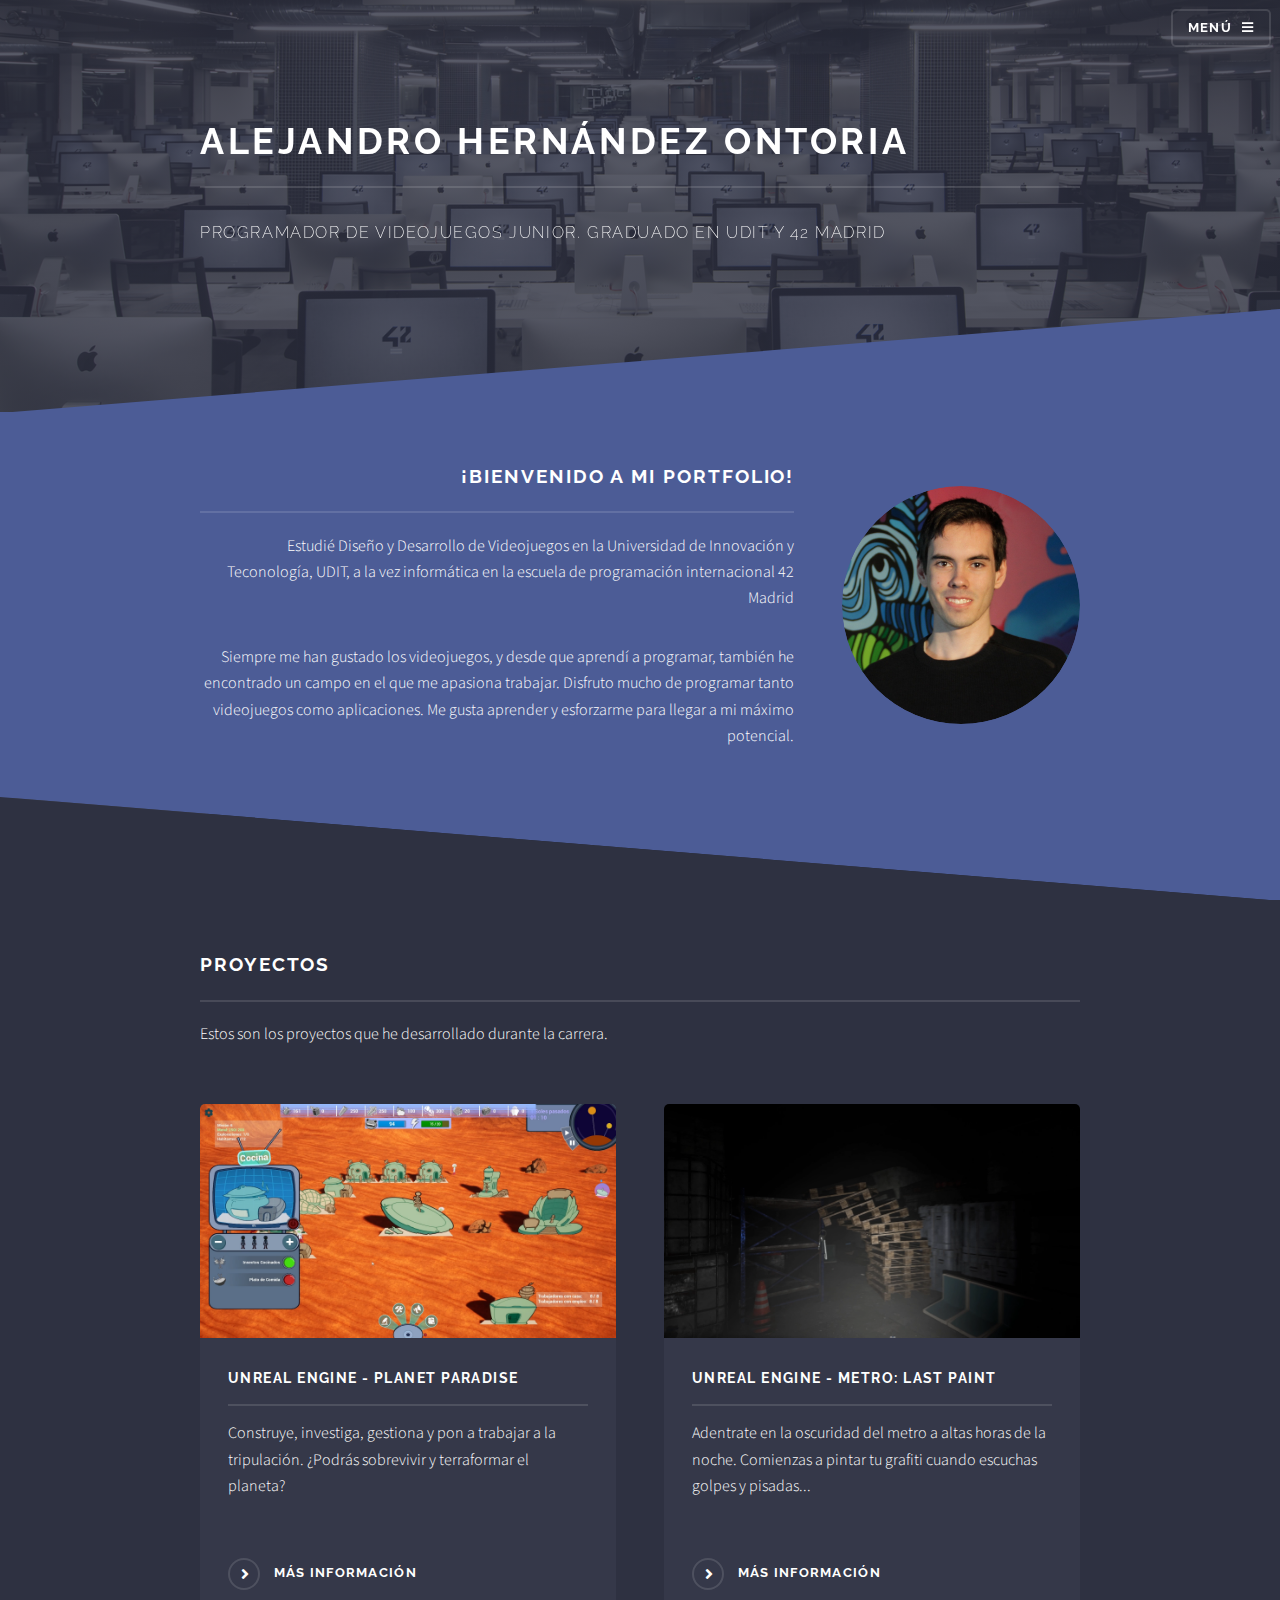
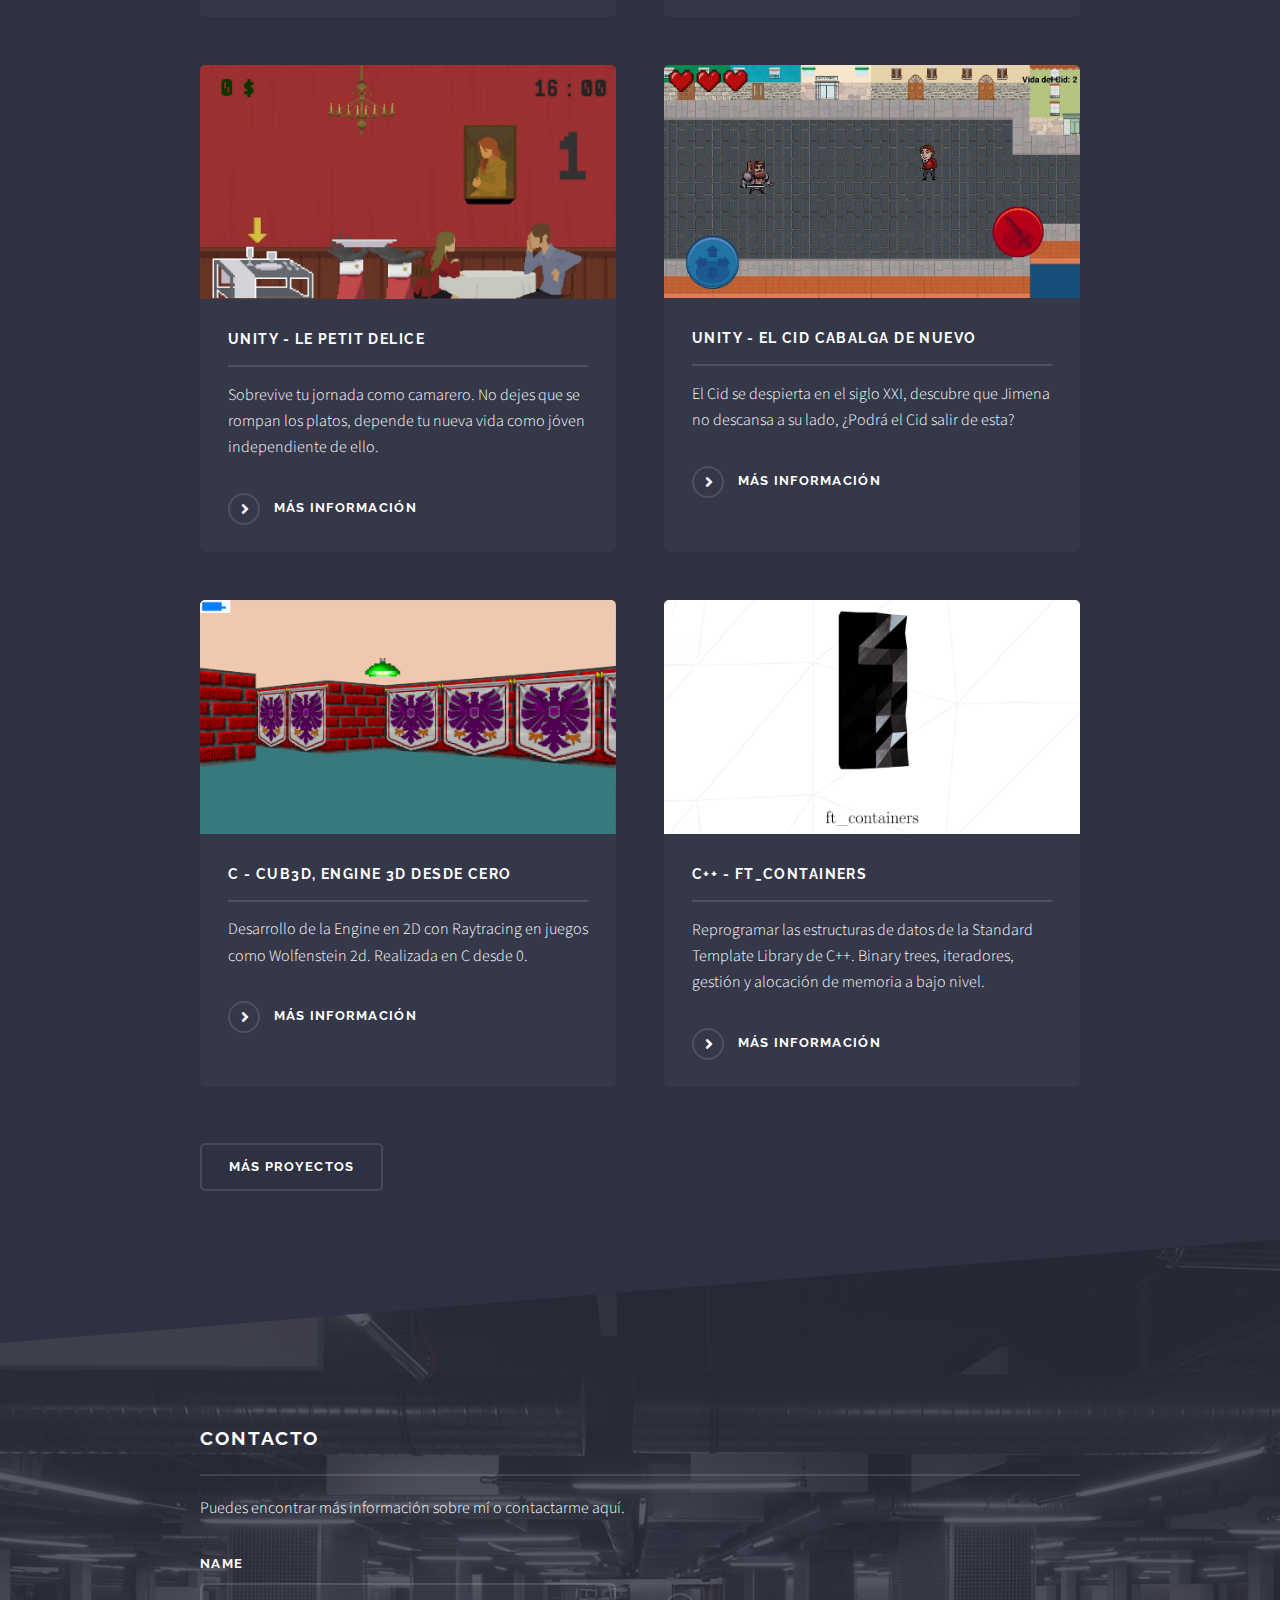
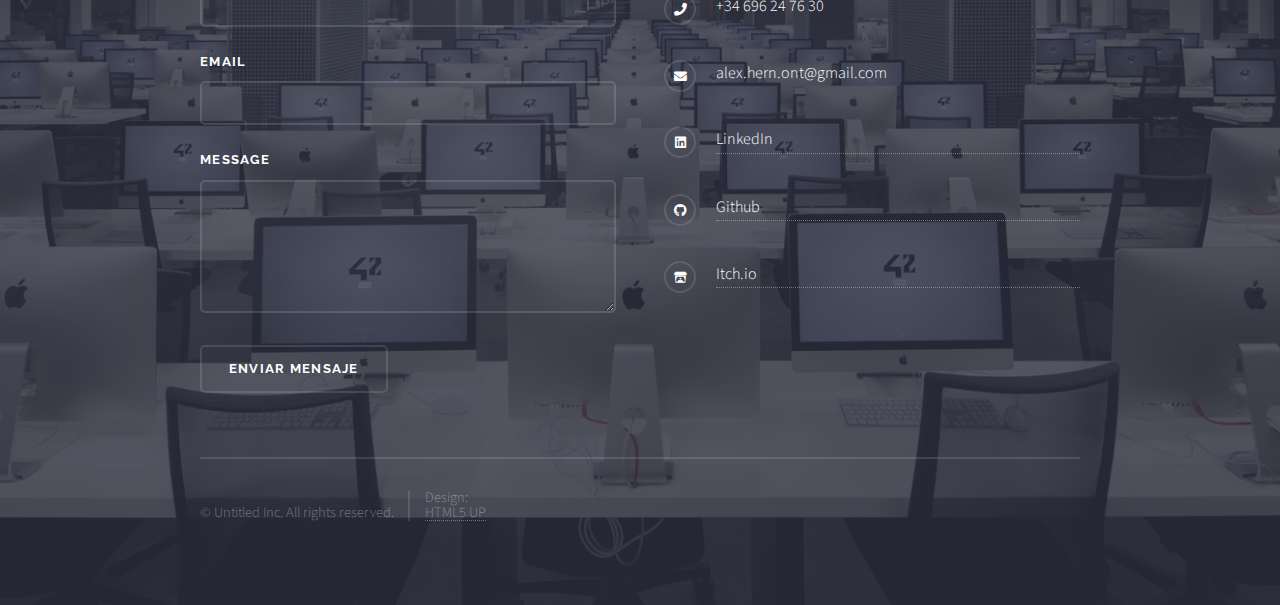
==== commit aa8f036c: "containers, end metro" ====
--- a/index.html
+++ b/index.html
@@ -155,8 +155,8 @@
 										<article>
 											<a href="ft_containers.html" class="image"><img src="images/ft_containers/Title_containers.png" alt="" /></a>
 											<h3 class="major">C++ - ft_containers</h3>
-											<p>Desarrollo de la Engine en 2D con Raytracing en juegos como Wolfenstein 2d. Realizada en C desde 0.</p>
-											<a href="cub3d.html" class="special">Más información</a>
+											<p>Reprogramar las estructuras de datos de la Standard Template Library de C++. Binary trees, iteradores, gestión y alocación de memoria a bajo nivel.</p>
+											<a href="ft_containers.html" class="special">Más información</a>
 										</article>                                        
                                         
  
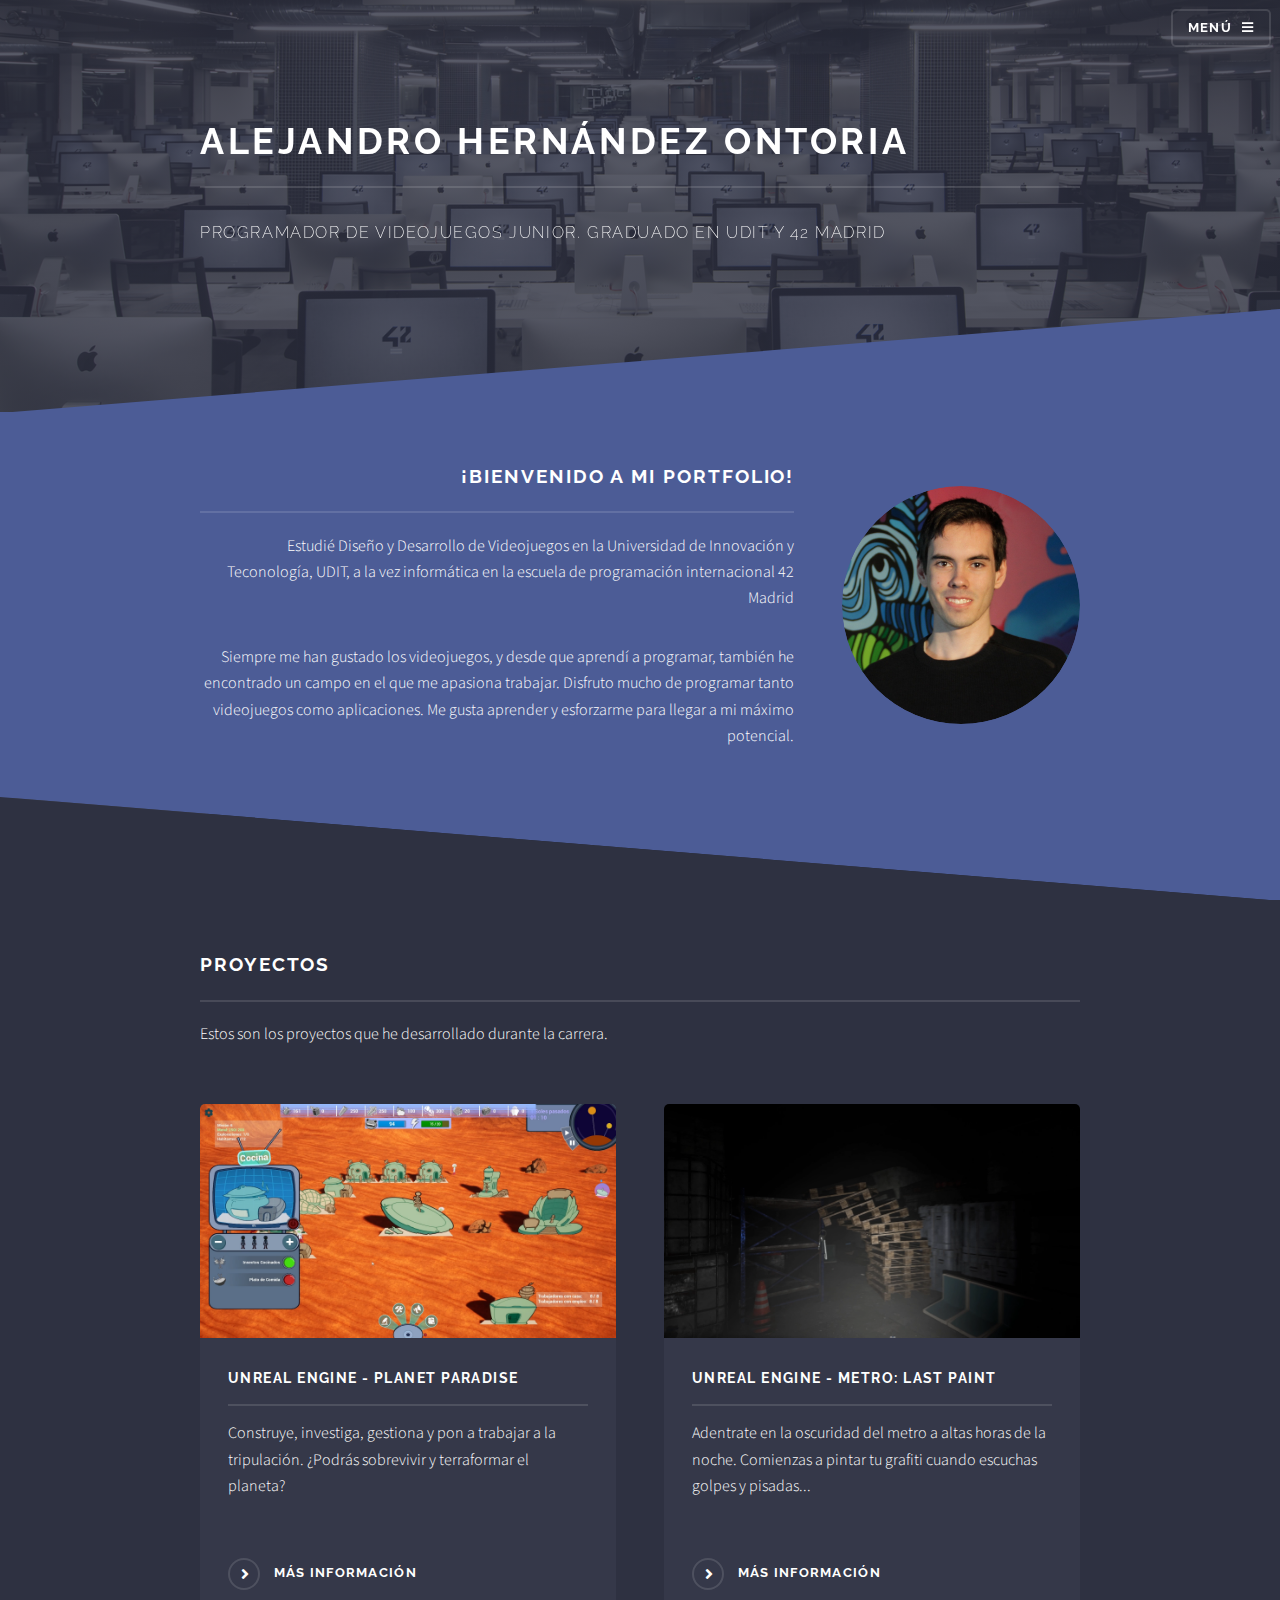
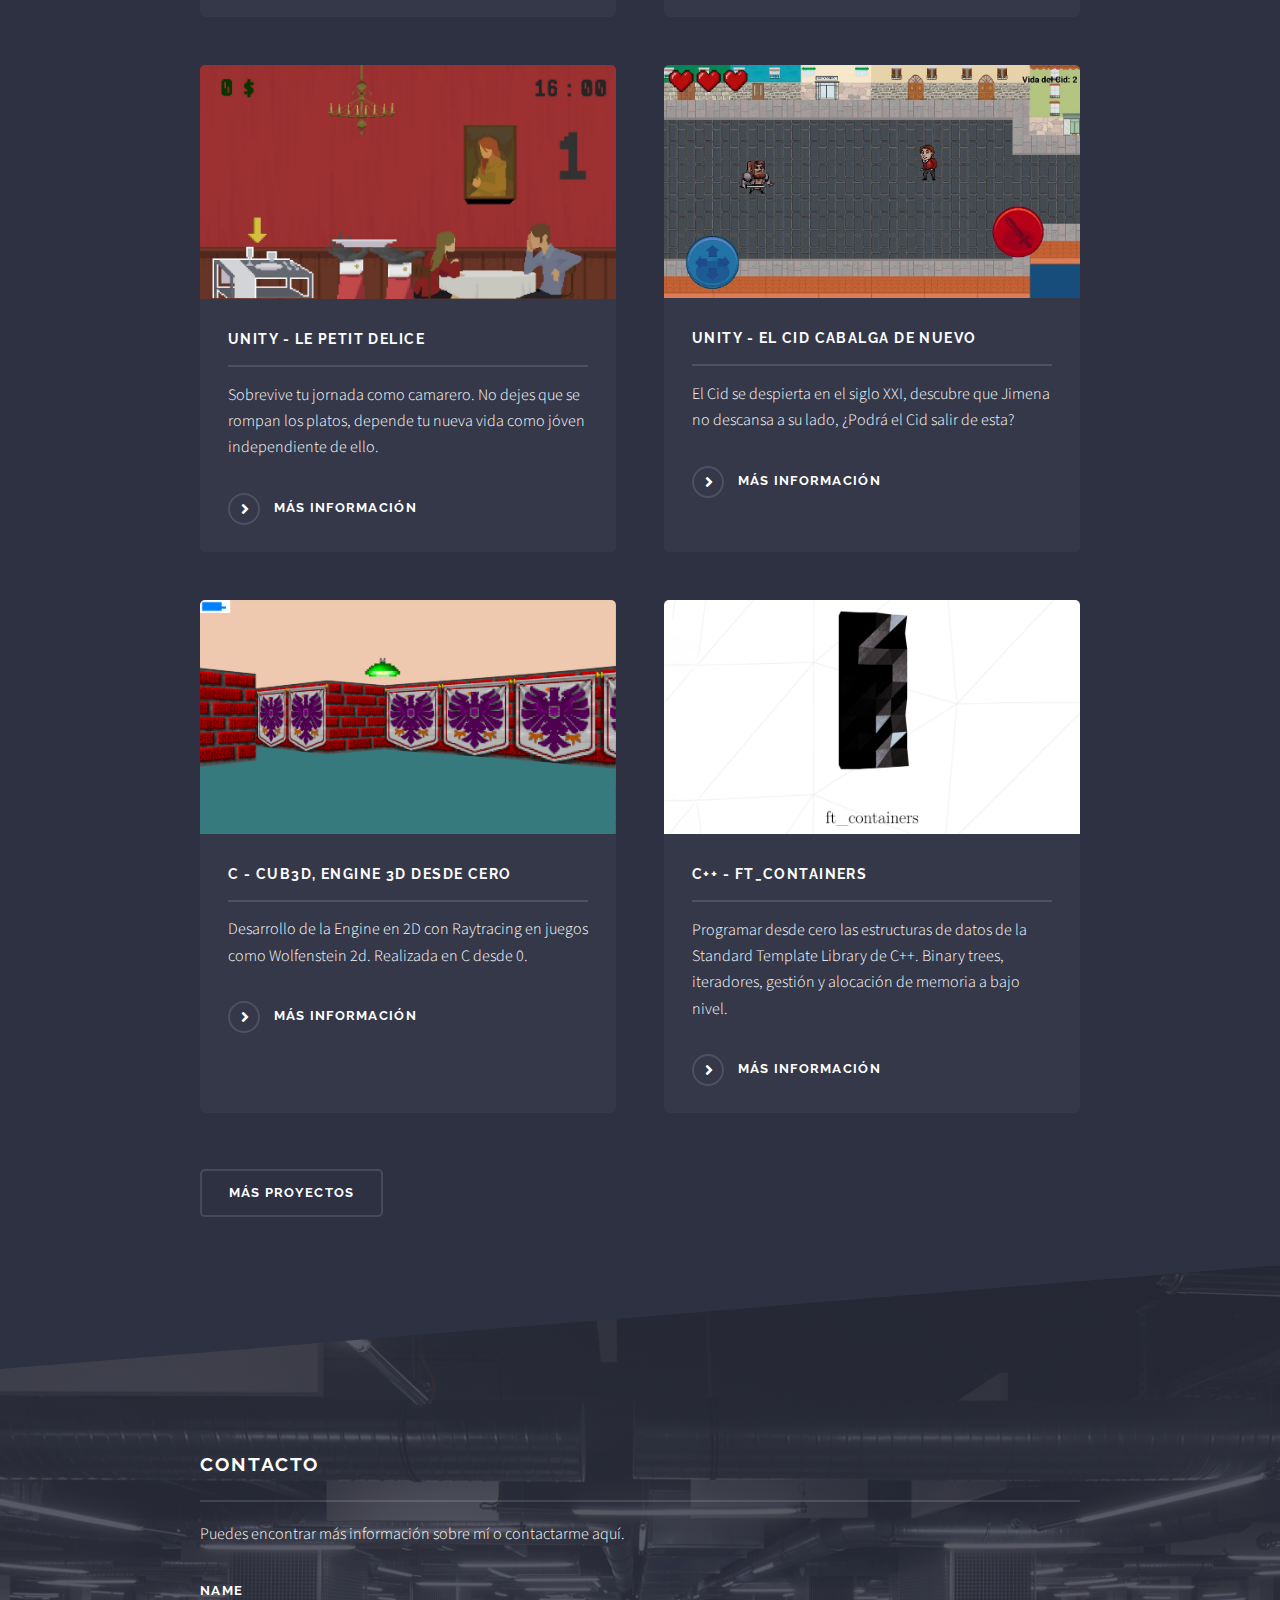
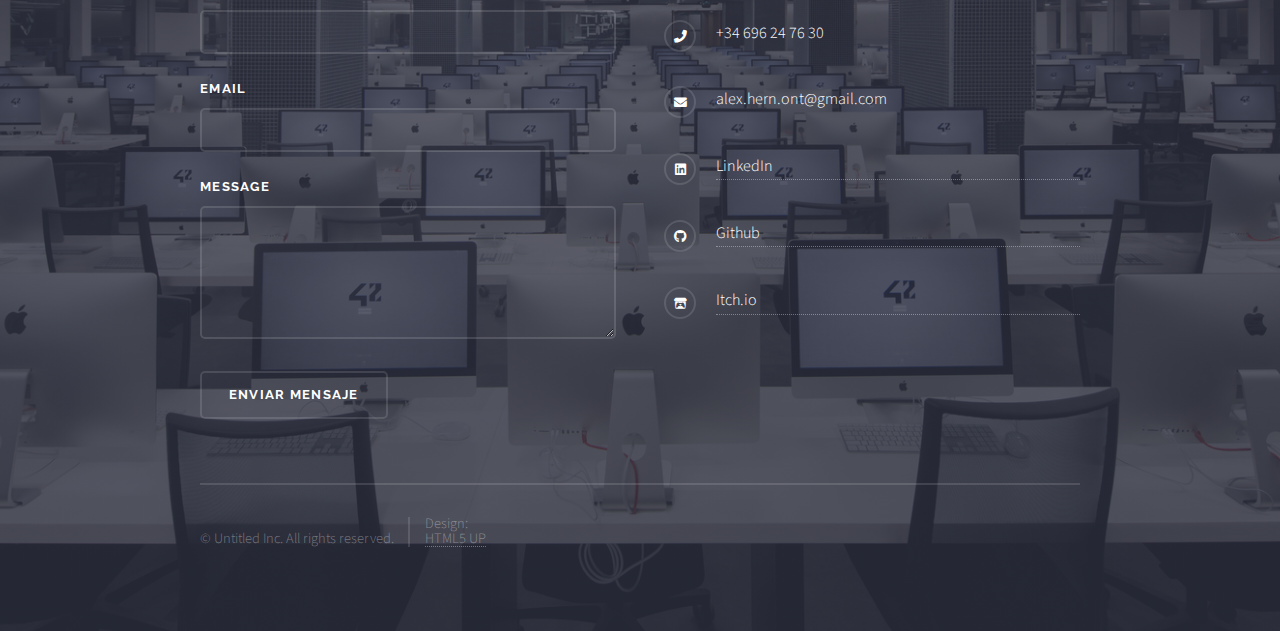
==== commit cd3c50ba: "done articles" ====
--- a/index.html
+++ b/index.html
@@ -11,6 +11,8 @@
 		<meta name="viewport" content="width=device-width, initial-scale=1, user-scalable=no" />
 		<link rel="stylesheet" href="assets/css/main.css" />
 		<noscript><link rel="stylesheet" href="assets/css/noscript.css" /></noscript>
+        <link rel="icon" href="images/pic01.jpg" type="image/icon type">
+
 	</head>
 	<body class="is-preload">
 
@@ -155,7 +157,7 @@
 										<article>
 											<a href="ft_containers.html" class="image"><img src="images/ft_containers/Title_containers.png" alt="" /></a>
 											<h3 class="major">C++ - ft_containers</h3>
-											<p>Reprogramar las estructuras de datos de la Standard Template Library de C++. Binary trees, iteradores, gestión y alocación de memoria a bajo nivel.</p>
+											<p>Programar desde cero las estructuras de datos de la Standard Template Library de C++. Binary trees, iteradores, gestión y alocación de memoria a bajo nivel.</p>
 											<a href="ft_containers.html" class="special">Más información</a>
 										</article>                                        
                                         
--- a/assets/css/main.css
+++ b/assets/css/main.css
@@ -30,6 +30,11 @@
 article, aside, details, figcaption, figure,
 footer, header, hgroup, menu, nav, section {
 	display: block;}
+
+video {
+  width: 100%;
+  height: auto;
+}
 
 body {
 	line-height: 1;
